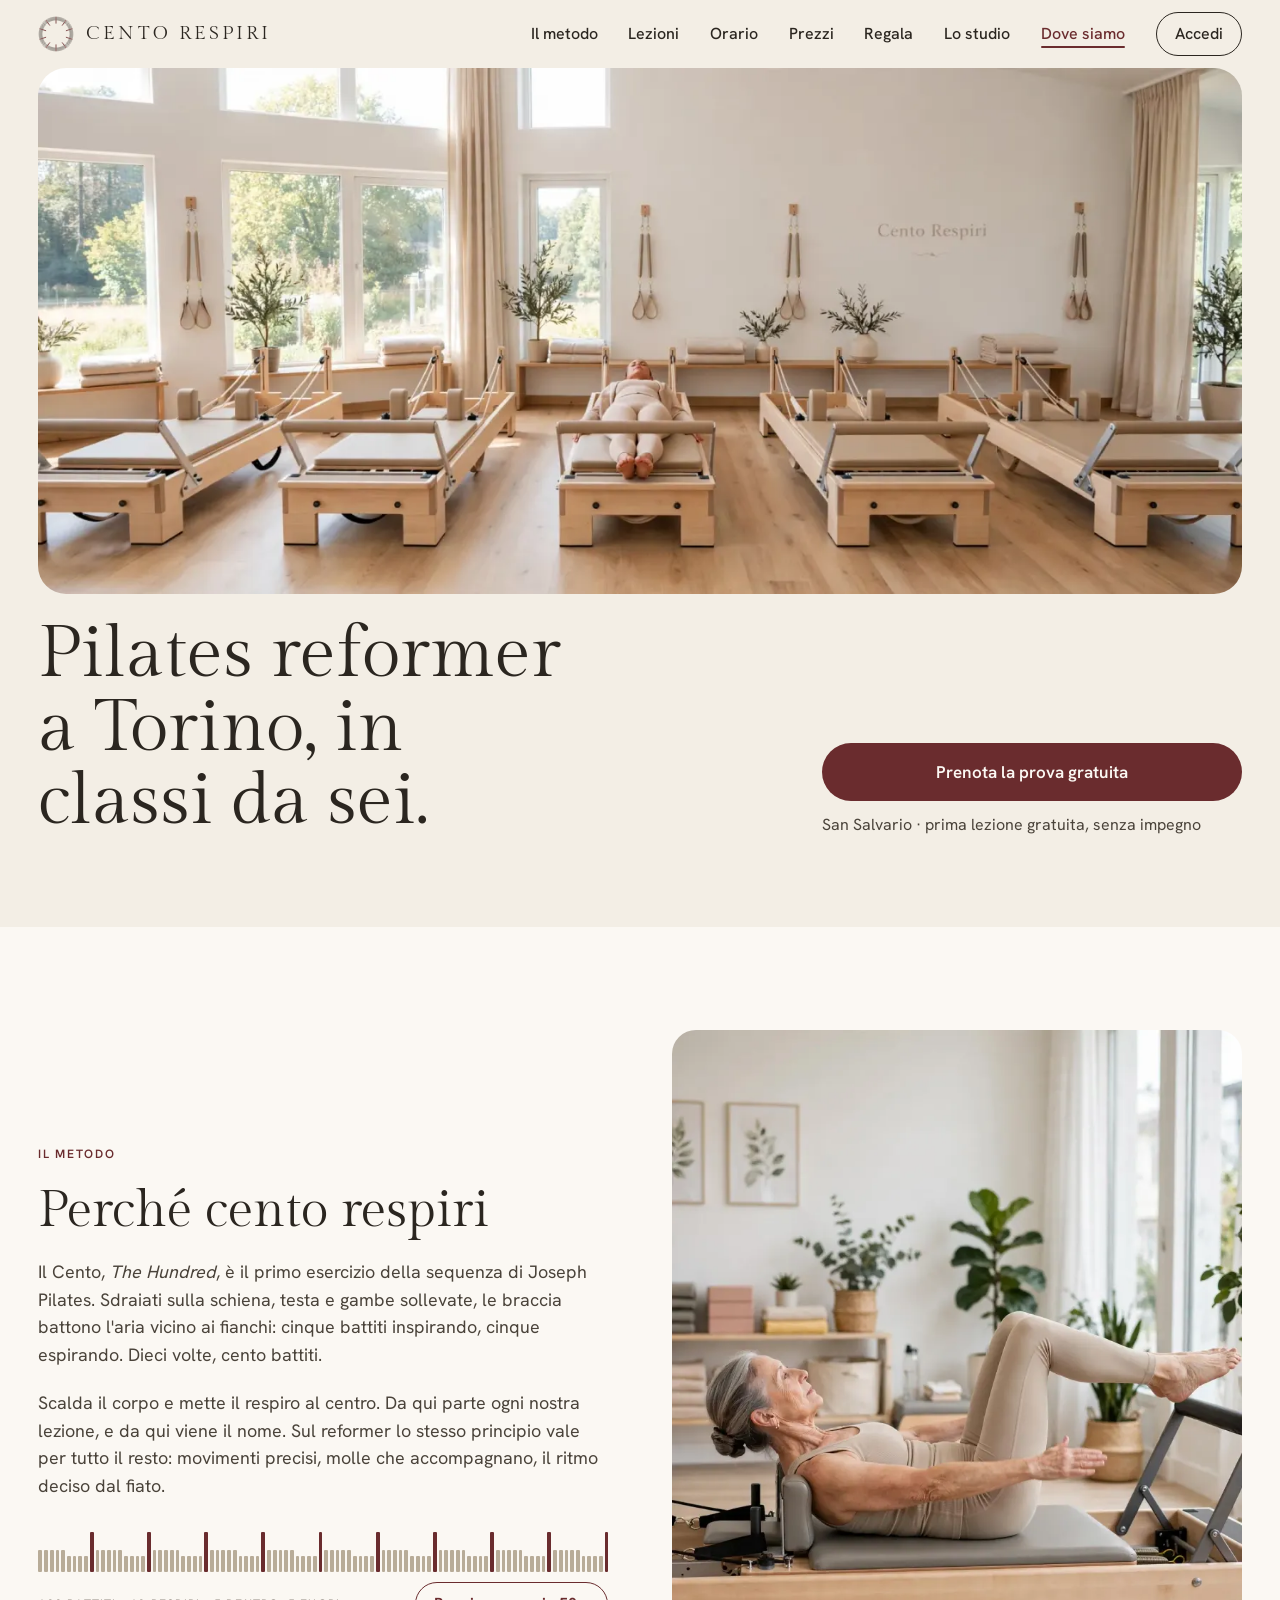
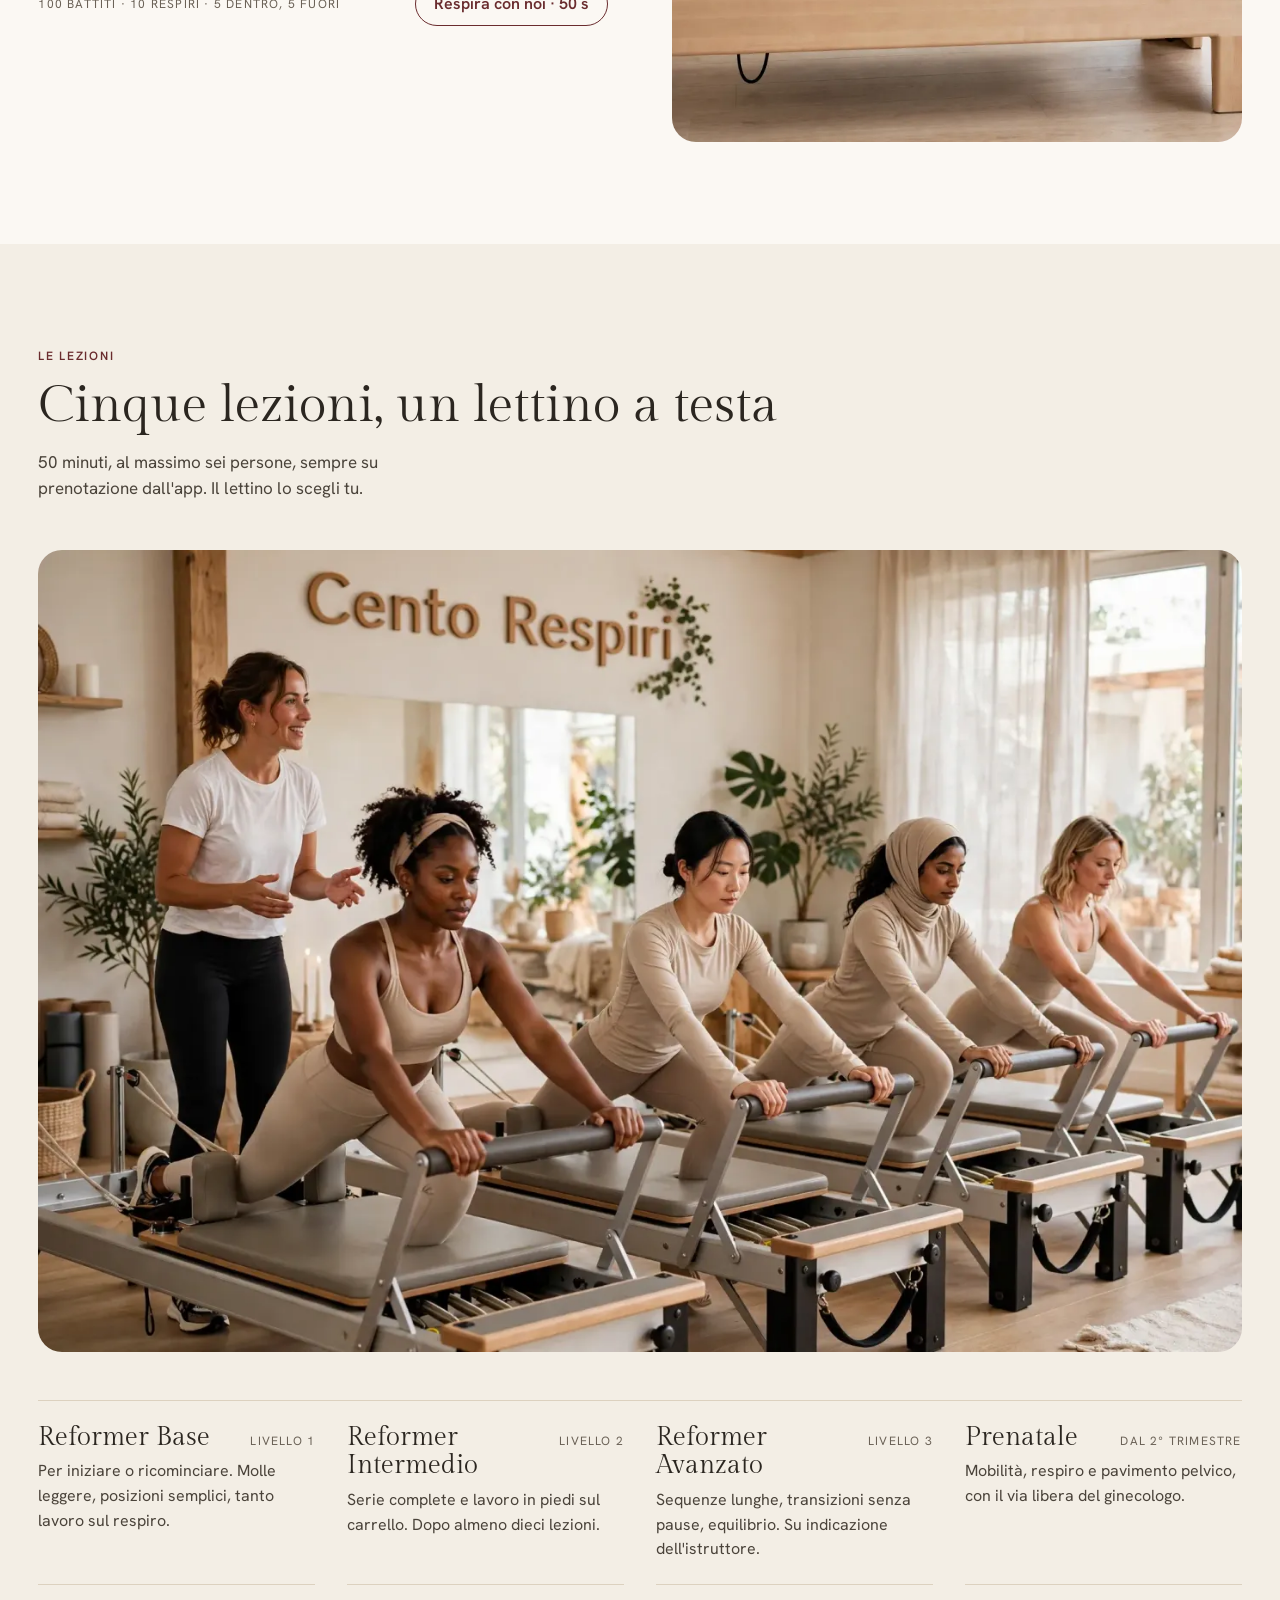
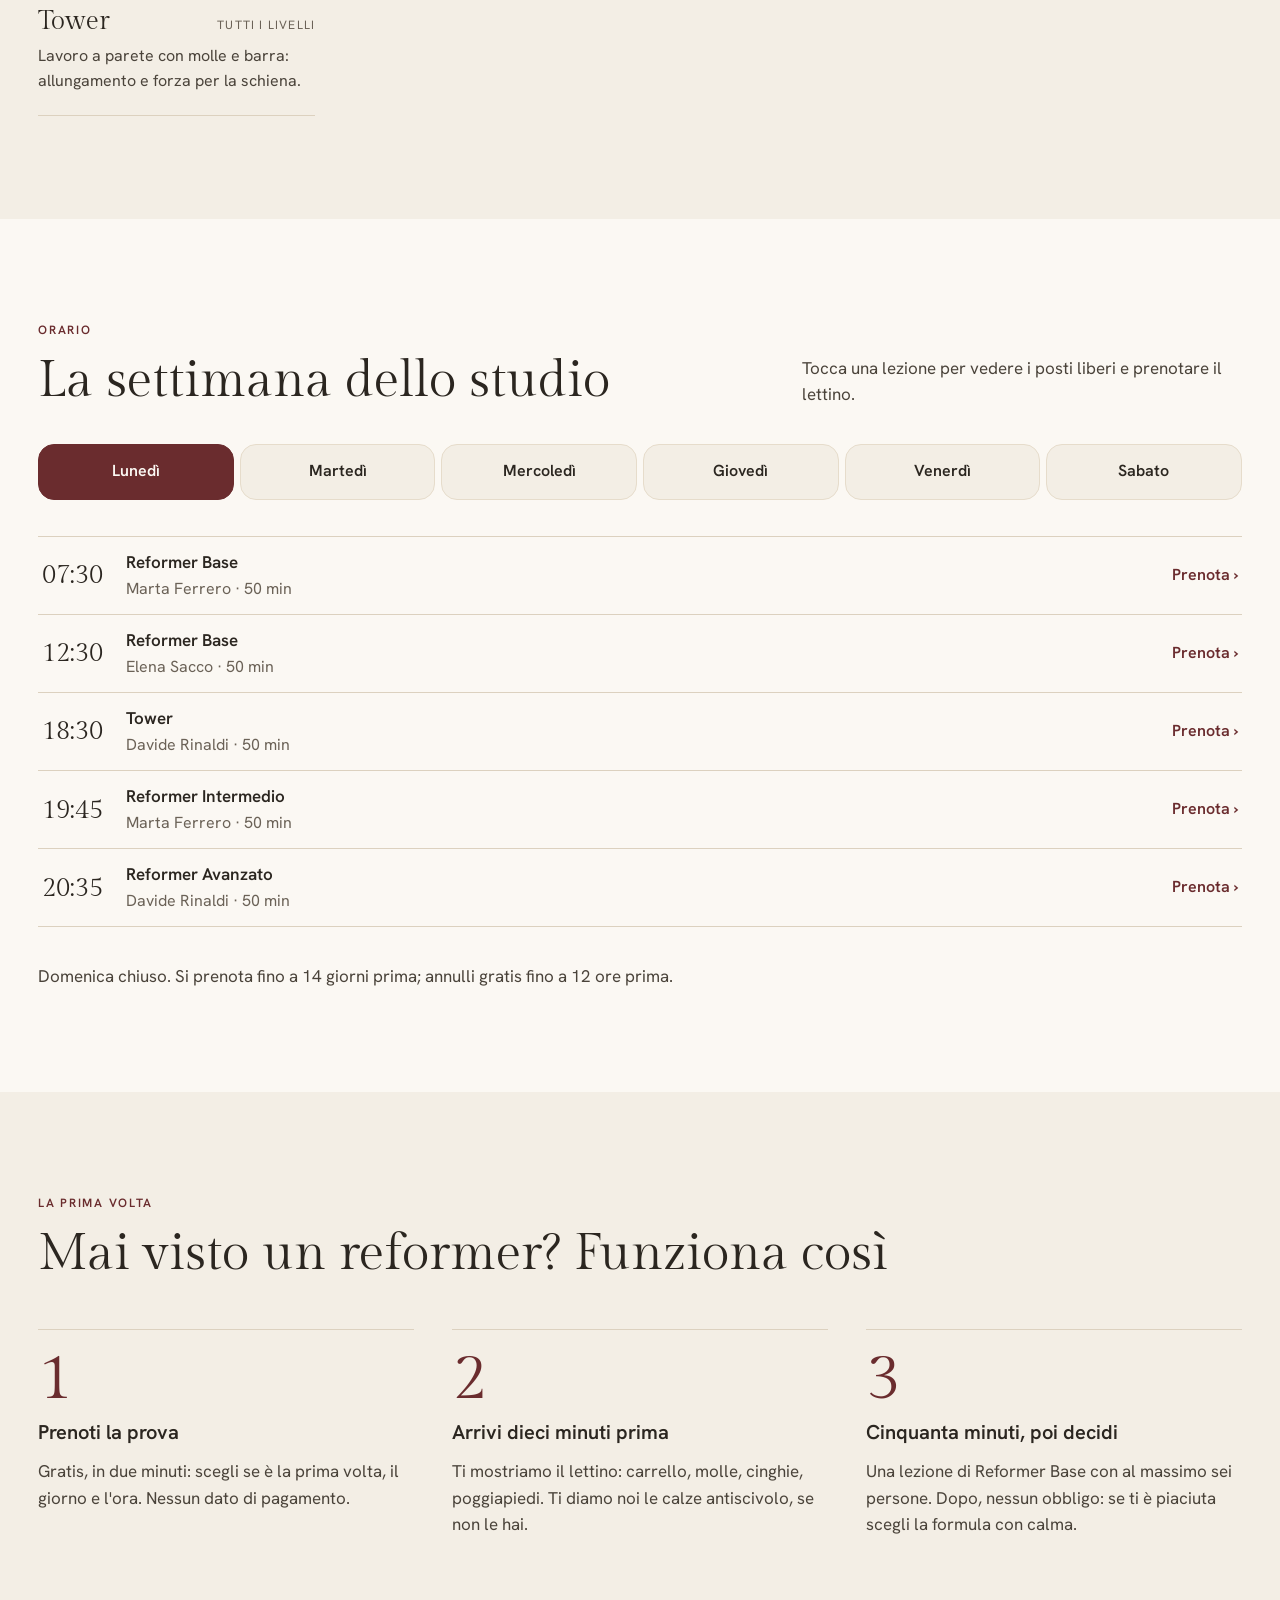
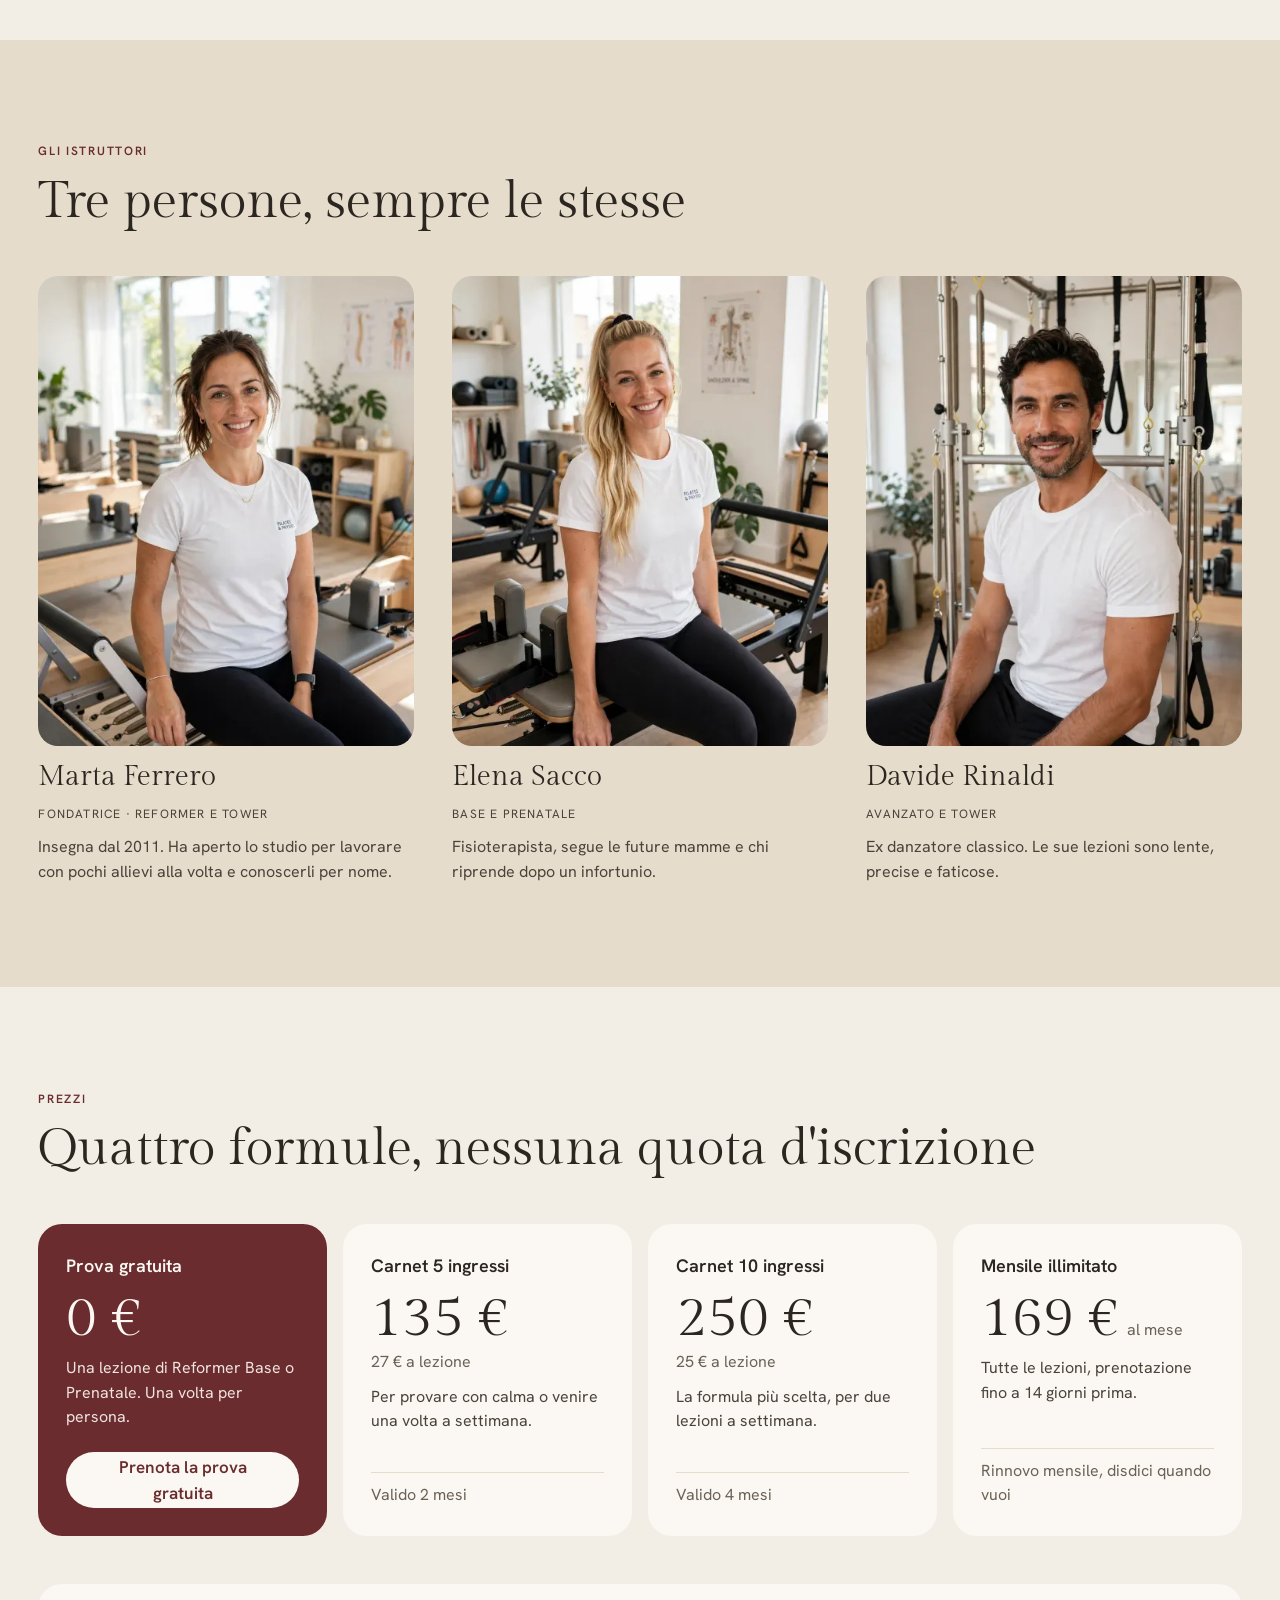
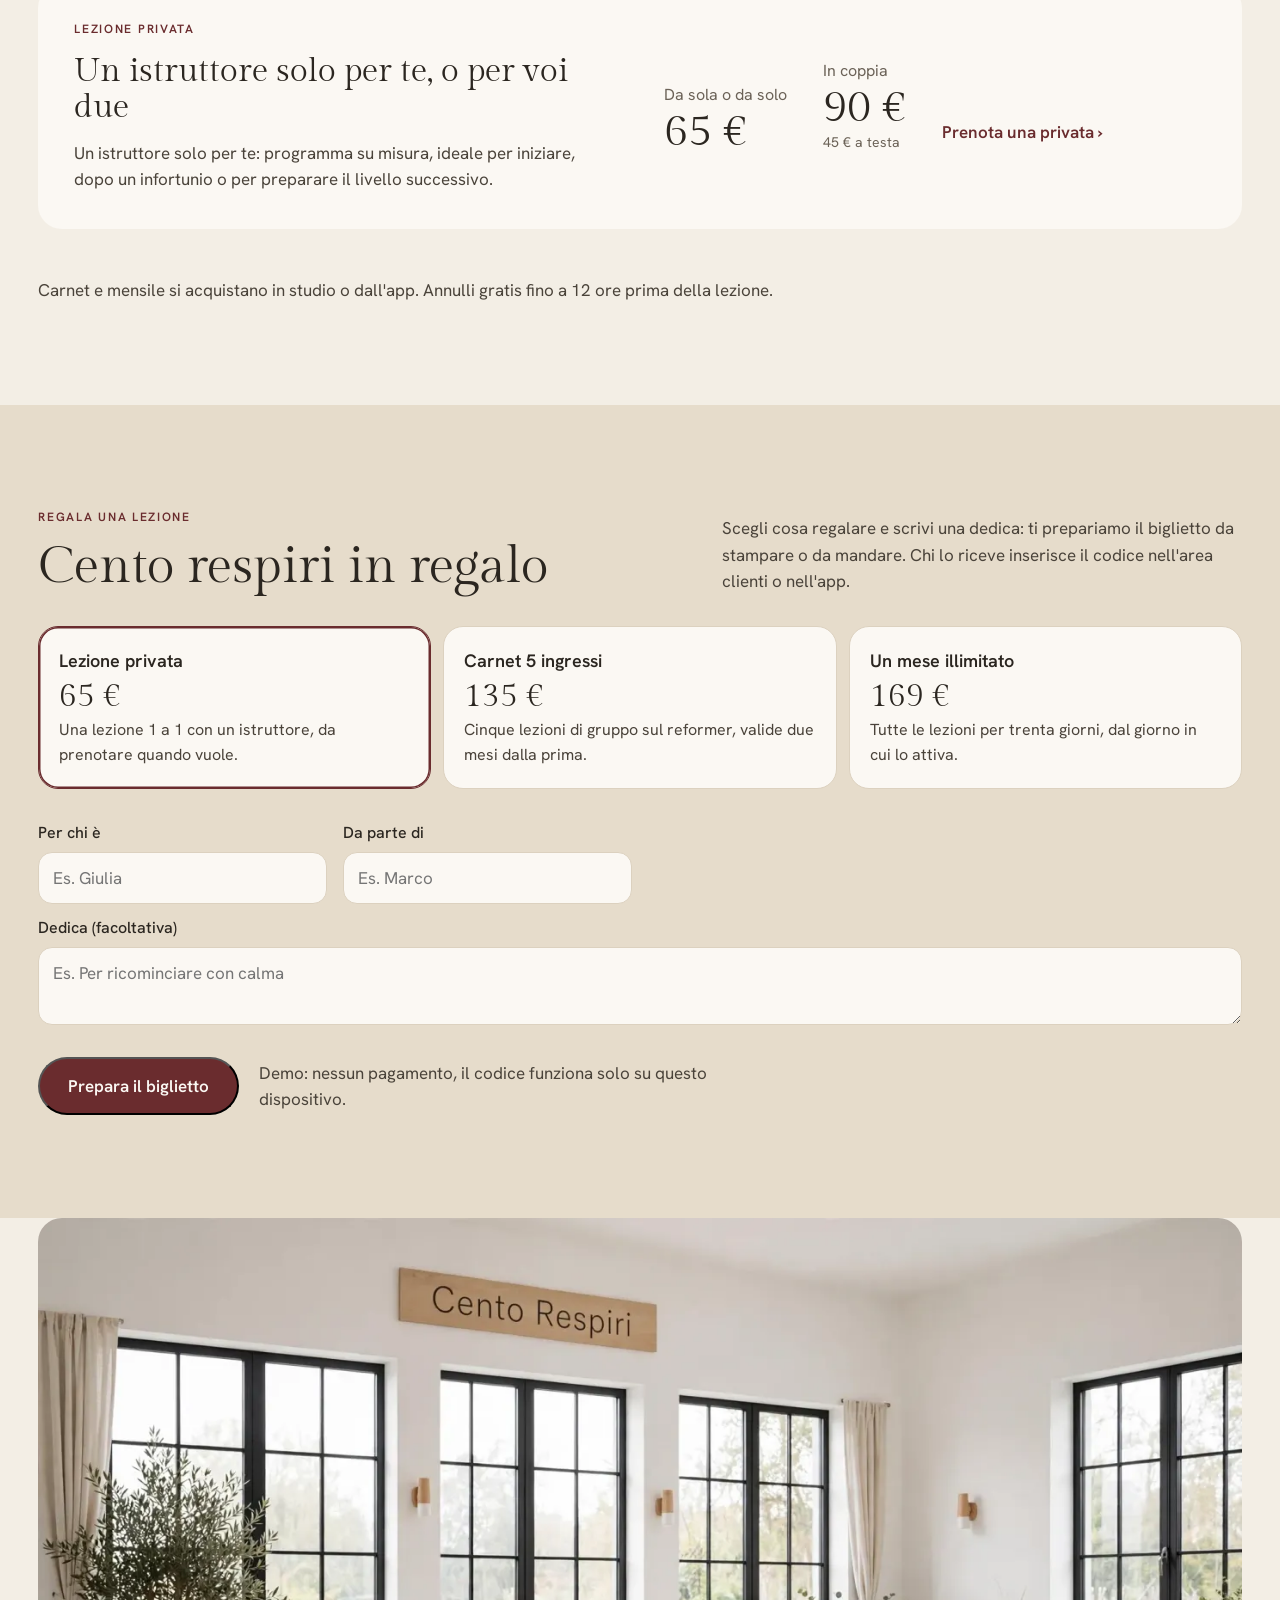
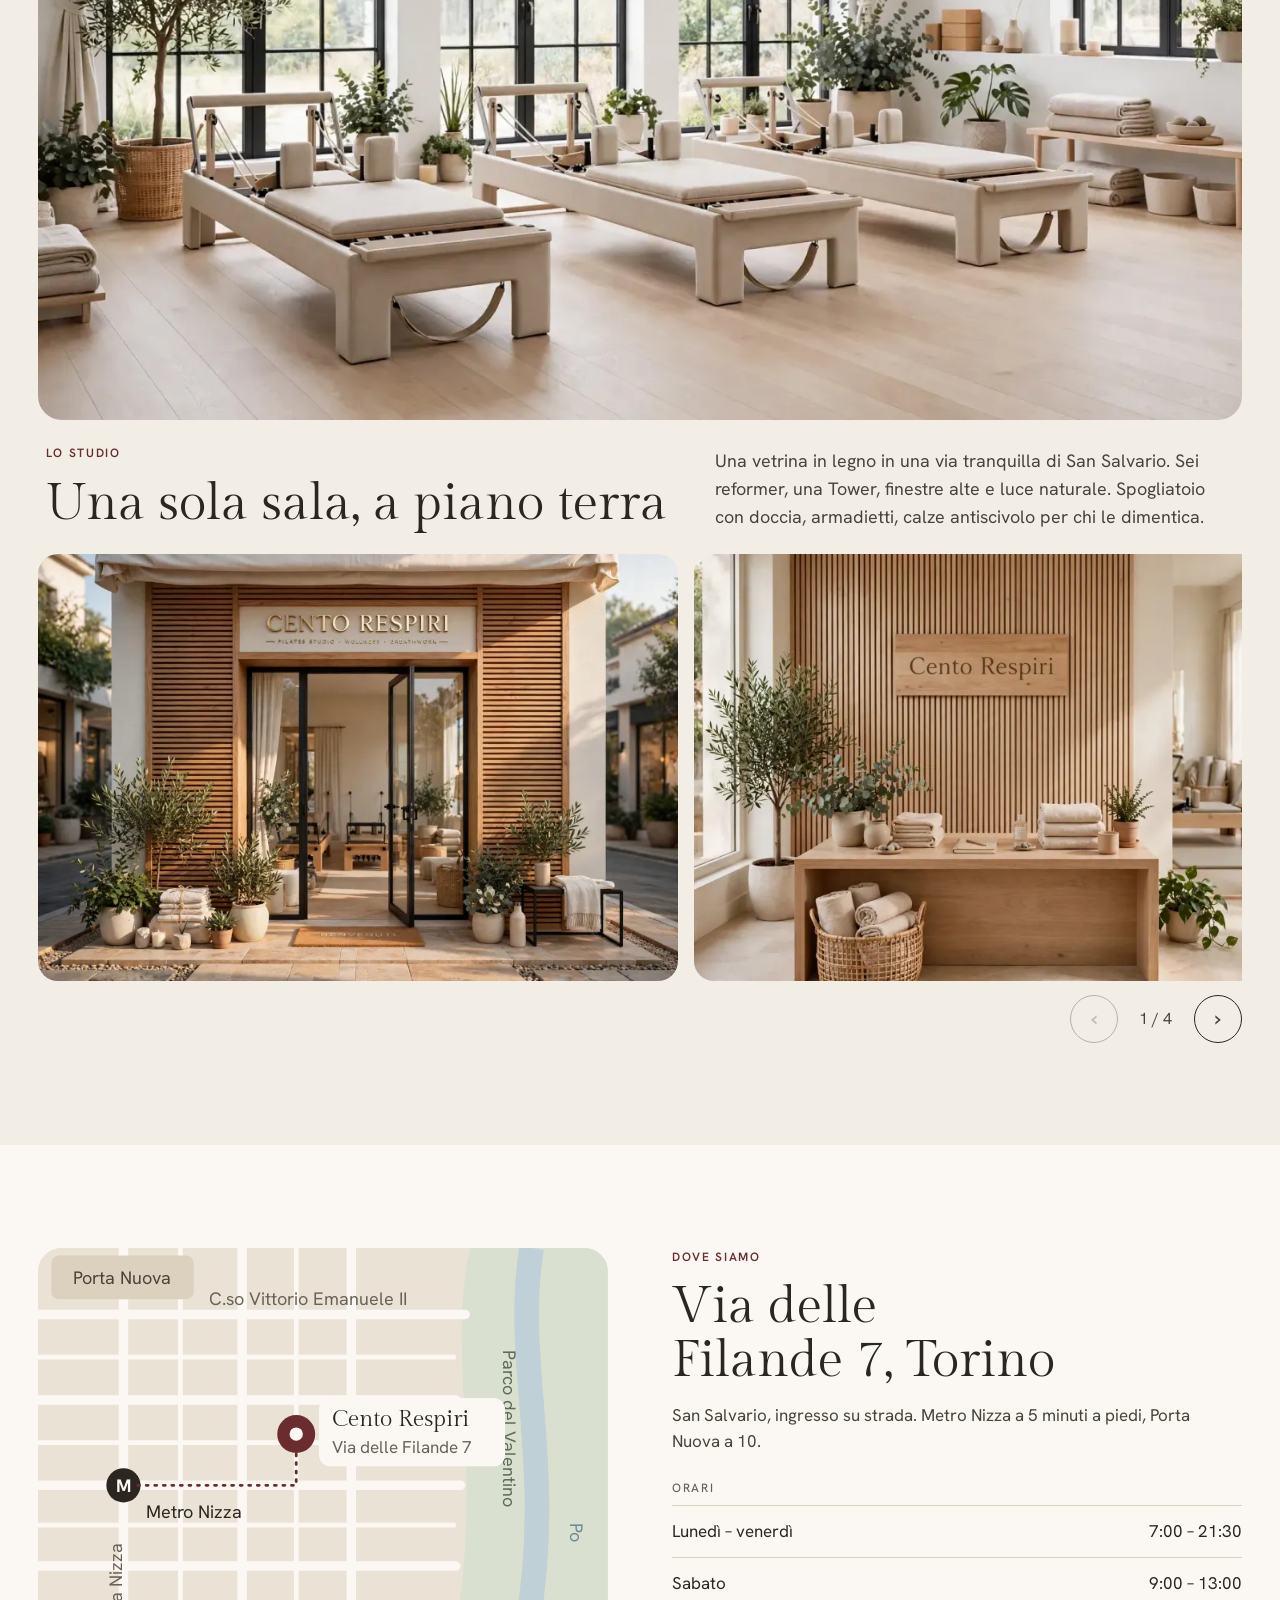
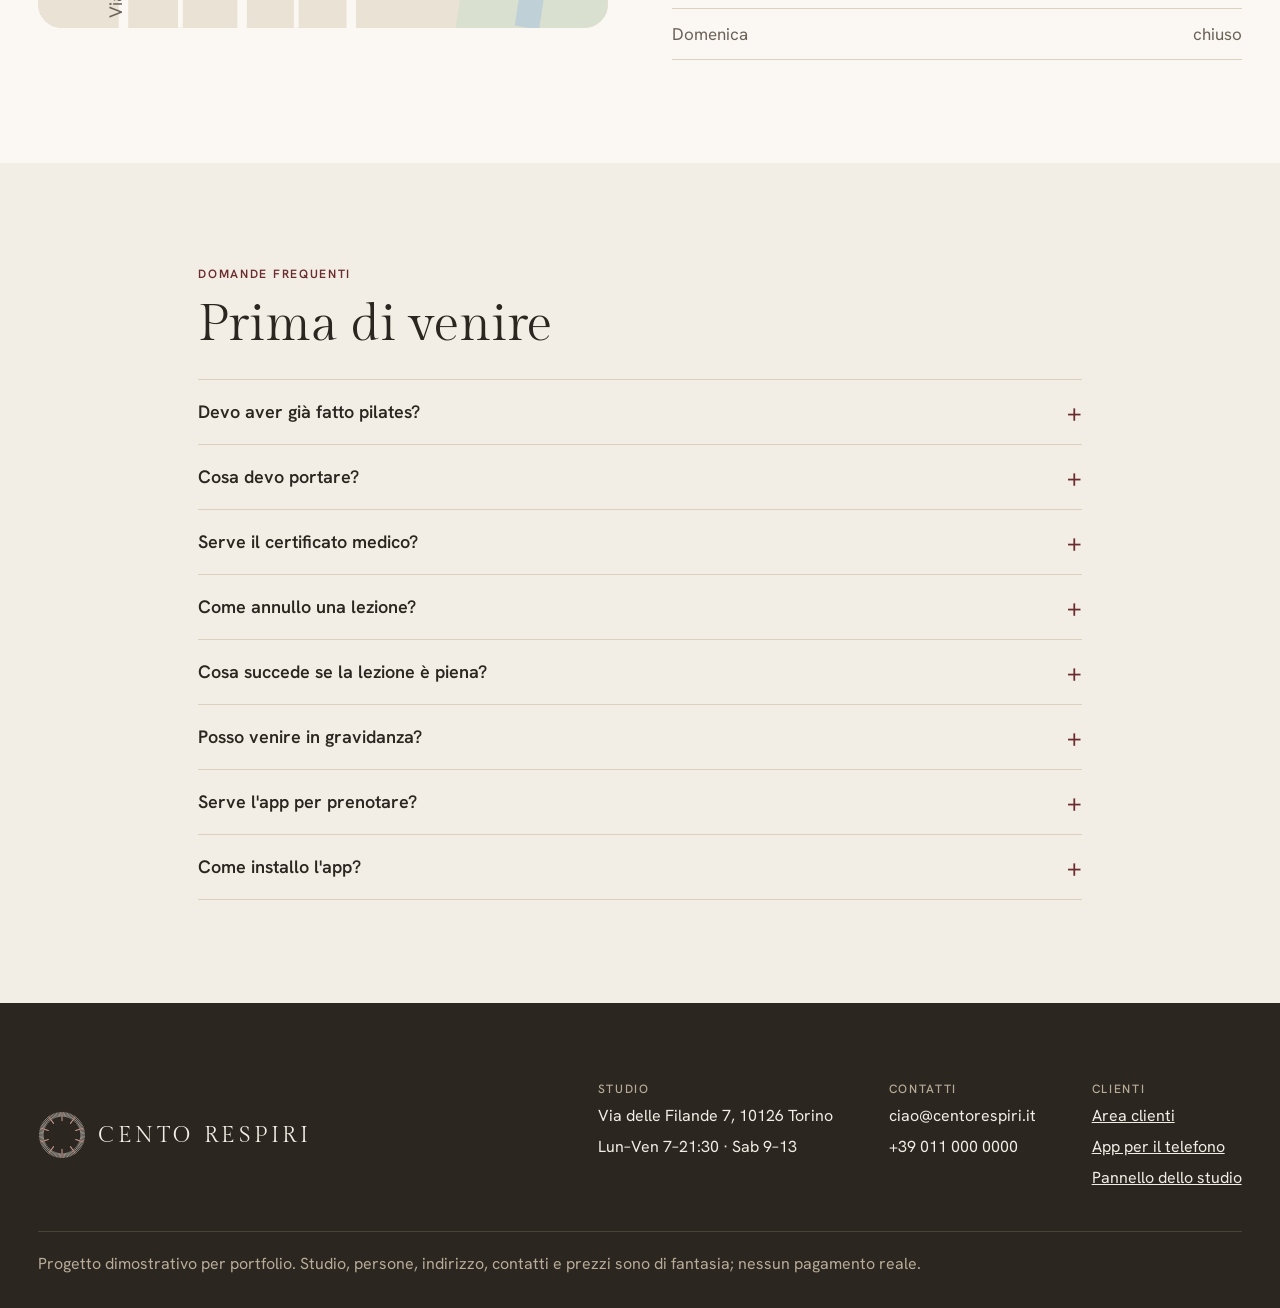
==== index.html @ b0923958 "Cento Respiri: sito, area clienti, app e pannello dello studio Studio di pilates reformer fittizio a" ====
<!DOCTYPE html>
<html lang="it">
<head>
<meta charset="utf-8">
<meta name="viewport" content="width=device-width, initial-scale=1, viewport-fit=cover">
<meta name="robots" content="noindex, nofollow">
<title>Cento Respiri · Pilates reformer a Torino</title>
<meta name="description" content="Studio di pilates reformer a San Salvario, Torino: classi da sei, prima lezione gratuita, prenotazione dall'app. Progetto dimostrativo.">
<meta name="theme-color" content="#F3EEE5">
<link rel="icon" type="image/png" sizes="32x32" href="assets/icone/favicon-32.png">
<link rel="apple-touch-icon" href="assets/icone/icona-180.png">
<link rel="preload" href="assets/fonts/gilda-display-latin.woff2" as="font" type="font/woff2" crossorigin>
<link rel="preload" href="assets/fonts/hanken-grotesk-latin.woff2" as="font" type="font/woff2" crossorigin>
<link rel="stylesheet" href="assets/css/base.css?v=2">
<link rel="stylesheet" href="assets/css/sito.css?v=2">
<meta property="og:title" content="Cento Respiri · Pilates reformer a Torino">
<meta property="og:description" content="Classi da sei, un lettino a testa, prenotazione dall'app. Progetto dimostrativo.">
<meta property="og:type" content="website">
<meta property="og:image" content="assets/foto/1400/sito-apertura.webp">
</head>
<body>
<a class="sr" href="#contenuto">Vai al contenuto</a>
<header class="header">
  <div class="wrap">
    <a class="logo" href="#top" aria-label="Cento Respiri, torna su"><svg viewBox="0 0 100 100" aria-hidden="true" fill="none" stroke="#2B2620" stroke-width="1.1" stroke-linecap="round"><line x1="50" y1="20" x2="50" y2="3" stroke="#6A2C2E" stroke-width="2.2"/><line x1="52.45" y1="11.08" x2="52.95" y2="3.09"/><line x1="54.89" y1="11.31" x2="55.89" y2="3.37"/><line x1="57.31" y1="11.69" x2="58.81" y2="3.83"/><line x1="59.7" y1="12.23" x2="61.69" y2="4.48"/><line x1="62.05" y1="12.91" x2="64.52" y2="5.3"/><line x1="64.36" y1="13.74" x2="67.3" y2="6.3"/><line x1="66.61" y1="14.71" x2="70.01" y2="7.47"/><line x1="68.79" y1="15.82" x2="72.64" y2="8.81"/><line x1="70.9" y1="17.07" x2="75.18" y2="10.32"/><line x1="67.63" y1="25.73" x2="77.63" y2="11.98" stroke="#6A2C2E" stroke-width="2.2"/><line x1="74.86" y1="19.95" x2="79.96" y2="13.79"/><line x1="76.7" y1="21.57" x2="82.17" y2="15.74"/><line x1="78.43" y1="23.3" x2="84.26" y2="17.83"/><line x1="80.05" y1="25.14" x2="86.21" y2="20.04"/><line x1="81.55" y1="27.08" x2="88.02" y2="22.37"/><line x1="82.93" y1="29.1" x2="89.68" y2="24.82"/><line x1="84.18" y1="31.21" x2="91.19" y2="27.36"/><line x1="85.29" y1="33.39" x2="92.53" y2="29.99"/><line x1="86.26" y1="35.64" x2="93.7" y2="32.7"/><line x1="78.53" y1="40.73" x2="94.7" y2="35.48" stroke="#6A2C2E" stroke-width="2.2"/><line x1="87.77" y1="40.3" x2="95.52" y2="38.31"/><line x1="88.31" y1="42.69" x2="96.17" y2="41.19"/><line x1="88.69" y1="45.11" x2="96.63" y2="44.11"/><line x1="88.92" y1="47.55" x2="96.91" y2="47.05"/><line x1="89" y1="50" x2="97" y2="50"/><line x1="88.92" y1="52.45" x2="96.91" y2="52.95"/><line x1="88.69" y1="54.89" x2="96.63" y2="55.89"/><line x1="88.31" y1="57.31" x2="96.17" y2="58.81"/><line x1="87.77" y1="59.7" x2="95.52" y2="61.69"/><line x1="78.53" y1="59.27" x2="94.7" y2="64.52" stroke="#6A2C2E" stroke-width="2.2"/><line x1="86.26" y1="64.36" x2="93.7" y2="67.3"/><line x1="85.29" y1="66.61" x2="92.53" y2="70.01"/><line x1="84.18" y1="68.79" x2="91.19" y2="72.64"/><line x1="82.93" y1="70.9" x2="89.68" y2="75.18"/><line x1="81.55" y1="72.92" x2="88.02" y2="77.63"/><line x1="80.05" y1="74.86" x2="86.21" y2="79.96"/><line x1="78.43" y1="76.7" x2="84.26" y2="82.17"/><line x1="76.7" y1="78.43" x2="82.17" y2="84.26"/><line x1="74.86" y1="80.05" x2="79.96" y2="86.21"/><line x1="67.63" y1="74.27" x2="77.63" y2="88.02" stroke="#6A2C2E" stroke-width="2.2"/><line x1="70.9" y1="82.93" x2="75.18" y2="89.68"/><line x1="68.79" y1="84.18" x2="72.64" y2="91.19"/><line x1="66.61" y1="85.29" x2="70.01" y2="92.53"/><line x1="64.36" y1="86.26" x2="67.3" y2="93.7"/><line x1="62.05" y1="87.09" x2="64.52" y2="94.7"/><line x1="59.7" y1="87.77" x2="61.69" y2="95.52"/><line x1="57.31" y1="88.31" x2="58.81" y2="96.17"/><line x1="54.89" y1="88.69" x2="55.89" y2="96.63"/><line x1="52.45" y1="88.92" x2="52.95" y2="96.91"/><line x1="50" y1="80" x2="50" y2="97" stroke="#6A2C2E" stroke-width="2.2"/><line x1="47.55" y1="88.92" x2="47.05" y2="96.91"/><line x1="45.11" y1="88.69" x2="44.11" y2="96.63"/><line x1="42.69" y1="88.31" x2="41.19" y2="96.17"/><line x1="40.3" y1="87.77" x2="38.31" y2="95.52"/><line x1="37.95" y1="87.09" x2="35.48" y2="94.7"/><line x1="35.64" y1="86.26" x2="32.7" y2="93.7"/><line x1="33.39" y1="85.29" x2="29.99" y2="92.53"/><line x1="31.21" y1="84.18" x2="27.36" y2="91.19"/><line x1="29.1" y1="82.93" x2="24.82" y2="89.68"/><line x1="32.37" y1="74.27" x2="22.37" y2="88.02" stroke="#6A2C2E" stroke-width="2.2"/><line x1="25.14" y1="80.05" x2="20.04" y2="86.21"/><line x1="23.3" y1="78.43" x2="17.83" y2="84.26"/><line x1="21.57" y1="76.7" x2="15.74" y2="82.17"/><line x1="19.95" y1="74.86" x2="13.79" y2="79.96"/><line x1="18.45" y1="72.92" x2="11.98" y2="77.63"/><line x1="17.07" y1="70.9" x2="10.32" y2="75.18"/><line x1="15.82" y1="68.79" x2="8.81" y2="72.64"/><line x1="14.71" y1="66.61" x2="7.47" y2="70.01"/><line x1="13.74" y1="64.36" x2="6.3" y2="67.3"/><line x1="21.47" y1="59.27" x2="5.3" y2="64.52" stroke="#6A2C2E" stroke-width="2.2"/><line x1="12.23" y1="59.7" x2="4.48" y2="61.69"/><line x1="11.69" y1="57.31" x2="3.83" y2="58.81"/><line x1="11.31" y1="54.89" x2="3.37" y2="55.89"/><line x1="11.08" y1="52.45" x2="3.09" y2="52.95"/><line x1="11" y1="50" x2="3" y2="50"/><line x1="11.08" y1="47.55" x2="3.09" y2="47.05"/><line x1="11.31" y1="45.11" x2="3.37" y2="44.11"/><line x1="11.69" y1="42.69" x2="3.83" y2="41.19"/><line x1="12.23" y1="40.3" x2="4.48" y2="38.31"/><line x1="21.47" y1="40.73" x2="5.3" y2="35.48" stroke="#6A2C2E" stroke-width="2.2"/><line x1="13.74" y1="35.64" x2="6.3" y2="32.7"/><line x1="14.71" y1="33.39" x2="7.47" y2="29.99"/><line x1="15.82" y1="31.21" x2="8.81" y2="27.36"/><line x1="17.07" y1="29.1" x2="10.32" y2="24.82"/><line x1="18.45" y1="27.08" x2="11.98" y2="22.37"/><line x1="19.95" y1="25.14" x2="13.79" y2="20.04"/><line x1="21.57" y1="23.3" x2="15.74" y2="17.83"/><line x1="23.3" y1="21.57" x2="17.83" y2="15.74"/><line x1="25.14" y1="19.95" x2="20.04" y2="13.79"/><line x1="32.37" y1="25.73" x2="22.37" y2="11.98" stroke="#6A2C2E" stroke-width="2.2"/><line x1="29.1" y1="17.07" x2="24.82" y2="10.32"/><line x1="31.21" y1="15.82" x2="27.36" y2="8.81"/><line x1="33.39" y1="14.71" x2="29.99" y2="7.47"/><line x1="35.64" y1="13.74" x2="32.7" y2="6.3"/><line x1="37.95" y1="12.91" x2="35.48" y2="5.3"/><line x1="40.3" y1="12.23" x2="38.31" y2="4.48"/><line x1="42.69" y1="11.69" x2="41.19" y2="3.83"/><line x1="45.11" y1="11.31" x2="44.11" y2="3.37"/><line x1="47.55" y1="11.08" x2="47.05" y2="3.09"/></svg><b>CENTO RESPIRI</b></a>
    <nav aria-label="Principale">
      <a class="solo-pc" href="#metodo">Il metodo</a>
      <a class="solo-pc" href="#lezioni">Lezioni</a>
      <a class="solo-pc" href="#orario">Orario</a>
      <a class="solo-pc" href="#prezzi">Prezzi</a>
      <a class="solo-pc" href="#regala">Regala</a>
      <a class="solo-pc" href="#studio">Lo studio</a>
      <a class="solo-pc" href="#dove">Dove siamo</a>
      <a class="accedi" href="area/">Accedi</a>
      <button class="menu-btn" type="button" aria-expanded="false" aria-controls="menu-tel">Menu</button>
    </nav>
  </div>
  <div class="menu-tel" id="menu-tel" hidden>
    <nav aria-label="Sezioni">
      <a href="#metodo">Il metodo</a>
      <a href="#lezioni">Lezioni</a>
      <a href="#orario">Orario</a>
      <a href="#prezzi">Prezzi</a>
      <a href="#regala">Regala</a>
      <a href="#studio">Lo studio</a>
      <a href="#dove">Dove siamo</a>
      <a href="#faq">Domande</a>
    </nav>
    <div class="menu-tel__giu">
      <a class="btn" href="area/#prova">Prenota la prova gratuita</a>
      <a class="btn btn--bordo" href="area/">Accedi all'area clienti</a>
      <div class="menu-tel__link"><a href="app/">App per il telefono</a></div>
    </div>
  </div>
</header>
<main id="contenuto">
<section class="apertura wrap" id="top">
  <div class="apertura__foto"><img class="foto" src="assets/foto/800/sito-apertura.webp" srcset="assets/foto/480/sito-apertura.webp 480w, assets/foto/800/sito-apertura.webp 800w, assets/foto/1400/sito-apertura.webp 1400w, assets/foto/sito-apertura.webp 1920w" sizes="(max-width:1376px) 100vw, 1344px" alt="La sala di Cento Respiri con i reformer in legno" fetchpriority="high" decoding="async"></div>
  <div class="apertura__sotto">
    <h1>Pilates reformer a Torino, in classi da sei.</h1>
    <div class="apertura__cta">
      <a class="btn" href="area/#prova">Prenota la prova gratuita</a>
      <div>San Salvario · prima lezione gratuita, senza impegno</div>
    </div>
  </div>
</section>

<section class="fondo-carta" id="metodo">
  <div class="wrap sez metodo">
    <div class="metodo__testo">
      <div class="eti">Il metodo</div>
      <h2 class="h2">Perché cento respiri</h2>
      <p class="p-grande">Il Cento, <i>The Hundred</i>, è il primo esercizio della sequenza di Joseph Pilates. Sdraiati sulla schiena, testa e gambe sollevate, le braccia battono l'aria vicino ai fianchi: cinque battiti inspirando, cinque espirando. Dieci volte, cento battiti.</p>
      <p class="p-grande">Scalda il corpo e mette il respiro al centro. Da qui parte ogni nostra lezione, e da qui viene il nome. Sul reformer lo stesso principio vale per tutto il resto: movimenti precisi, molle che accompagnano, il ritmo deciso dal fiato.</p>
      <div class="battiti" data-battiti>
        <div class="battiti__barre" aria-hidden="true"><span></span><span></span><span></span><span></span><span></span><span class="f"></span><span class="f"></span><span class="f"></span><span class="f"></span><span class="r"></span><span></span><span></span><span></span><span></span><span></span><span class="f"></span><span class="f"></span><span class="f"></span><span class="f"></span><span class="r"></span><span></span><span></span><span></span><span></span><span></span><span class="f"></span><span class="f"></span><span class="f"></span><span class="f"></span><span class="r"></span><span></span><span></span><span></span><span></span><span></span><span class="f"></span><span class="f"></span><span class="f"></span><span class="f"></span><span class="r"></span><span></span><span></span><span></span><span></span><span></span><span class="f"></span><span class="f"></span><span class="f"></span><span class="f"></span><span class="r"></span><span></span><span></span><span></span><span></span><span></span><span class="f"></span><span class="f"></span><span class="f"></span><span class="f"></span><span class="r"></span><span></span><span></span><span></span><span></span><span></span><span class="f"></span><span class="f"></span><span class="f"></span><span class="f"></span><span class="r"></span><span></span><span></span><span></span><span></span><span></span><span class="f"></span><span class="f"></span><span class="f"></span><span class="f"></span><span class="r"></span><span></span><span></span><span></span><span></span><span></span><span class="f"></span><span class="f"></span><span class="f"></span><span class="f"></span><span class="r"></span><span></span><span></span><span></span><span></span><span></span><span class="f"></span><span class="f"></span><span class="f"></span><span class="f"></span><span class="r"></span></div>
        <div class="battiti__riga">
          <div class="battiti__dida" aria-live="polite">100 battiti · 10 respiri · 5 dentro, 5 fuori</div>
          <button class="battiti__btn" type="button">Respira con noi · 50 s</button>
        </div>
      </div>
    </div>
    <div class="r45"><img class="foto" src="assets/foto/800/sito-metodo.webp" srcset="assets/foto/480/sito-metodo.webp 480w, assets/foto/800/sito-metodo.webp 800w, assets/foto/1400/sito-metodo.webp 1400w, assets/foto/sito-metodo.webp 1920w" sizes="(max-width:1000px) 100vw, 640px" alt="Una signora esegue il Cento sul reformer" loading="lazy" decoding="async"></div>
  </div>
</section>

<section class="wrap sez lezioni" id="lezioni">
  <div class="testa-riga">
    <div class="testa"><div class="eti">Le lezioni</div><h2 class="h2">Cinque lezioni, un lettino a testa</h2></div>
    <p class="p2">50 minuti, al massimo sei persone, sempre su prenotazione dall'app. Il lettino lo scegli tu.</p>
  </div>
  <div class="lezioni__foto"><img class="foto" src="assets/foto/800/sito-lezioni.webp" srcset="assets/foto/480/sito-lezioni.webp 480w, assets/foto/800/sito-lezioni.webp 800w, assets/foto/1400/sito-lezioni.webp 1400w, assets/foto/sito-lezioni.webp 1920w" sizes="(max-width:1376px) 100vw, 1344px" alt="Una lezione di gruppo sui reformer con l'istruttrice" loading="lazy" decoding="async"></div>
  <ul class="lezioni__elenco">
    <li><div class="riga"><h3>Reformer Base</h3><span class="liv">Livello 1</span></div><p>Per iniziare o ricominciare. Molle leggere, posizioni semplici, tanto lavoro sul respiro.</p></li>
    <li><div class="riga"><h3>Reformer Intermedio</h3><span class="liv">Livello 2</span></div><p>Serie complete e lavoro in piedi sul carrello. Dopo almeno dieci lezioni.</p></li>
    <li><div class="riga"><h3>Reformer Avanzato</h3><span class="liv">Livello 3</span></div><p>Sequenze lunghe, transizioni senza pause, equilibrio. Su indicazione dell'istruttore.</p></li>
    <li><div class="riga"><h3>Prenatale</h3><span class="liv">Dal 2° trimestre</span></div><p>Mobilità, respiro e pavimento pelvico, con il via libera del ginecologo.</p></li>
    <li><div class="riga"><h3>Tower</h3><span class="liv">Tutti i livelli</span></div><p>Lavoro a parete con molle e barra: allungamento e forza per la schiena.</p></li>
  </ul>
</section>

<section class="fondo-carta" id="orario">
  <div class="wrap sez orario" data-orario>
    <div class="testa-riga">
      <div class="testa"><div class="eti">Orario</div><h2 class="h2">La settimana dello studio</h2></div>
      <p class="p2">Tocca una lezione per vedere i posti liberi e prenotare il lettino.</p>
    </div>
    <div class="orario__giorni" role="tablist" aria-label="Giorni della settimana">
      <button type="button" role="tab" id="og-1" aria-controls="op-1" aria-selected="true" data-g="1"><span class="solo-tel">Lun</span><span class="solo-largo">Lunedì</span></button>
      <button type="button" role="tab" id="og-2" aria-controls="op-2" aria-selected="false" data-g="2"><span class="solo-tel">Mar</span><span class="solo-largo">Martedì</span></button>
      <button type="button" role="tab" id="og-3" aria-controls="op-3" aria-selected="false" data-g="3"><span class="solo-tel">Mer</span><span class="solo-largo">Mercoledì</span></button>
      <button type="button" role="tab" id="og-4" aria-controls="op-4" aria-selected="false" data-g="4"><span class="solo-tel">Gio</span><span class="solo-largo">Giovedì</span></button>
      <button type="button" role="tab" id="og-5" aria-controls="op-5" aria-selected="false" data-g="5"><span class="solo-tel">Ven</span><span class="solo-largo">Venerdì</span></button>
      <button type="button" role="tab" id="og-6" aria-controls="op-6" aria-selected="false" data-g="6"><span class="solo-tel">Sab</span><span class="solo-largo">Sabato</span></button>
    </div>
    <div class="orario__lista" role="tabpanel" id="op-1" aria-labelledby="og-1">
      <a class="orario__riga" href="area/#orario" data-g="1" data-ora="07:30"><b>07:30</b><span class="cosa"><strong>Reformer Base</strong><span>Marta Ferrero · 50 min</span></span><span class="vai">Prenota ›</span></a>
      <a class="orario__riga" href="area/#orario" data-g="1" data-ora="12:30"><b>12:30</b><span class="cosa"><strong>Reformer Base</strong><span>Elena Sacco · 50 min</span></span><span class="vai">Prenota ›</span></a>
      <a class="orario__riga" href="area/#orario" data-g="1" data-ora="18:30"><b>18:30</b><span class="cosa"><strong>Tower</strong><span>Davide Rinaldi · 50 min</span></span><span class="vai">Prenota ›</span></a>
      <a class="orario__riga" href="area/#orario" data-g="1" data-ora="19:45"><b>19:45</b><span class="cosa"><strong>Reformer Intermedio</strong><span>Marta Ferrero · 50 min</span></span><span class="vai">Prenota ›</span></a>
      <a class="orario__riga" href="area/#orario" data-g="1" data-ora="20:35"><b>20:35</b><span class="cosa"><strong>Reformer Avanzato</strong><span>Davide Rinaldi · 50 min</span></span><span class="vai">Prenota ›</span></a>
    </div>
    <div class="orario__lista" role="tabpanel" id="op-2" aria-labelledby="og-2" hidden>
      <a class="orario__riga" href="area/#orario" data-g="2" data-ora="07:30"><b>07:30</b><span class="cosa"><strong>Reformer Base</strong><span>Elena Sacco · 50 min</span></span><span class="vai">Prenota ›</span></a>
      <a class="orario__riga" href="area/#orario" data-g="2" data-ora="09:00"><b>09:00</b><span class="cosa"><strong>Prenatale</strong><span>Elena Sacco · 50 min</span></span><span class="vai">Prenota ›</span></a>
      <a class="orario__riga" href="area/#orario" data-g="2" data-ora="12:30"><b>12:30</b><span class="cosa"><strong>Reformer Intermedio</strong><span>Marta Ferrero · 50 min</span></span><span class="vai">Prenota ›</span></a>
      <a class="orario__riga" href="area/#orario" data-g="2" data-ora="18:30"><b>18:30</b><span class="cosa"><strong>Reformer Base</strong><span>Marta Ferrero · 50 min</span></span><span class="vai">Prenota ›</span></a>
      <a class="orario__riga" href="area/#orario" data-g="2" data-ora="19:45"><b>19:45</b><span class="cosa"><strong>Reformer Intermedio</strong><span>Marta Ferrero · 50 min</span></span><span class="vai">Prenota ›</span></a>
      <a class="orario__riga" href="area/#orario" data-g="2" data-ora="20:35"><b>20:35</b><span class="cosa"><strong>Reformer Avanzato</strong><span>Davide Rinaldi · 50 min</span></span><span class="vai">Prenota ›</span></a>
    </div>
    <div class="orario__lista" role="tabpanel" id="op-3" aria-labelledby="og-3" hidden>
      <a class="orario__riga" href="area/#orario" data-g="3" data-ora="07:30"><b>07:30</b><span class="cosa"><strong>Reformer Intermedio</strong><span>Marta Ferrero · 50 min</span></span><span class="vai">Prenota ›</span></a>
      <a class="orario__riga" href="area/#orario" data-g="3" data-ora="12:30"><b>12:30</b><span class="cosa"><strong>Reformer Base</strong><span>Elena Sacco · 50 min</span></span><span class="vai">Prenota ›</span></a>
      <a class="orario__riga" href="area/#orario" data-g="3" data-ora="18:30"><b>18:30</b><span class="cosa"><strong>Tower</strong><span>Davide Rinaldi · 50 min</span></span><span class="vai">Prenota ›</span></a>
      <a class="orario__riga" href="area/#orario" data-g="3" data-ora="19:45"><b>19:45</b><span class="cosa"><strong>Reformer Base</strong><span>Elena Sacco · 50 min</span></span><span class="vai">Prenota ›</span></a>
      <a class="orario__riga" href="area/#orario" data-g="3" data-ora="20:35"><b>20:35</b><span class="cosa"><strong>Reformer Intermedio</strong><span>Davide Rinaldi · 50 min</span></span><span class="vai">Prenota ›</span></a>
    </div>
    <div class="orario__lista" role="tabpanel" id="op-4" aria-labelledby="og-4" hidden>
      <a class="orario__riga" href="area/#orario" data-g="4" data-ora="07:30"><b>07:30</b><span class="cosa"><strong>Reformer Base</strong><span>Marta Ferrero · 50 min</span></span><span class="vai">Prenota ›</span></a>
      <a class="orario__riga" href="area/#orario" data-g="4" data-ora="09:00"><b>09:00</b><span class="cosa"><strong>Prenatale</strong><span>Elena Sacco · 50 min</span></span><span class="vai">Prenota ›</span></a>
      <a class="orario__riga" href="area/#orario" data-g="4" data-ora="12:30"><b>12:30</b><span class="cosa"><strong>Reformer Base</strong><span>Elena Sacco · 50 min</span></span><span class="vai">Prenota ›</span></a>
      <a class="orario__riga" href="area/#orario" data-g="4" data-ora="18:30"><b>18:30</b><span class="cosa"><strong>Tower</strong><span>Davide Rinaldi · 50 min</span></span><span class="vai">Prenota ›</span></a>
      <a class="orario__riga" href="area/#orario" data-g="4" data-ora="19:45"><b>19:45</b><span class="cosa"><strong>Reformer Intermedio</strong><span>Marta Ferrero · 50 min</span></span><span class="vai">Prenota ›</span></a>
      <a class="orario__riga" href="area/#orario" data-g="4" data-ora="20:35"><b>20:35</b><span class="cosa"><strong>Reformer Avanzato</strong><span>Davide Rinaldi · 50 min</span></span><span class="vai">Prenota ›</span></a>
    </div>
    <div class="orario__lista" role="tabpanel" id="op-5" aria-labelledby="og-5" hidden>
      <a class="orario__riga" href="area/#orario" data-g="5" data-ora="07:30"><b>07:30</b><span class="cosa"><strong>Reformer Base</strong><span>Elena Sacco · 50 min</span></span><span class="vai">Prenota ›</span></a>
      <a class="orario__riga" href="area/#orario" data-g="5" data-ora="12:30"><b>12:30</b><span class="cosa"><strong>Reformer Base</strong><span>Marta Ferrero · 50 min</span></span><span class="vai">Prenota ›</span></a>
      <a class="orario__riga" href="area/#orario" data-g="5" data-ora="18:30"><b>18:30</b><span class="cosa"><strong>Reformer Intermedio</strong><span>Marta Ferrero · 50 min</span></span><span class="vai">Prenota ›</span></a>
      <a class="orario__riga" href="area/#orario" data-g="5" data-ora="19:45"><b>19:45</b><span class="cosa"><strong>Reformer Avanzato</strong><span>Davide Rinaldi · 50 min</span></span><span class="vai">Prenota ›</span></a>
    </div>
    <div class="orario__lista" role="tabpanel" id="op-6" aria-labelledby="og-6" hidden>
      <a class="orario__riga" href="area/#orario" data-g="6" data-ora="09:00"><b>09:00</b><span class="cosa"><strong>Reformer Base</strong><span>Elena Sacco · 50 min</span></span><span class="vai">Prenota ›</span></a>
      <a class="orario__riga" href="area/#orario" data-g="6" data-ora="10:00"><b>10:00</b><span class="cosa"><strong>Reformer Intermedio</strong><span>Elena Sacco · 50 min</span></span><span class="vai">Prenota ›</span></a>
      <a class="orario__riga" href="area/#orario" data-g="6" data-ora="11:15"><b>11:15</b><span class="cosa"><strong>Tower</strong><span>Davide Rinaldi · 50 min</span></span><span class="vai">Prenota ›</span></a>
    </div>
    <p class="p2 orario__nota">Domenica chiuso. Si prenota fino a 14 giorni prima; annulli gratis fino a 12 ore prima.</p>
  </div>
</section>

<section class="wrap sez prima" id="prima" aria-labelledby="t-prima">
  <div class="testa"><div class="eti">La prima volta</div><h2 class="h2" id="t-prima">Mai visto un reformer? Funziona così</h2></div>
  <ol class="passi3">
    <li><b>1</b><h3>Prenoti la prova</h3><p>Gratis, in due minuti: scegli se è la prima volta, il giorno e l'ora. Nessun dato di pagamento.</p></li>
    <li><b>2</b><h3>Arrivi dieci minuti prima</h3><p>Ti mostriamo il lettino: carrello, molle, cinghie, poggiapiedi. Ti diamo noi le calze antiscivolo, se non le hai.</p></li>
    <li><b>3</b><h3>Cinquanta minuti, poi decidi</h3><p>Una lezione di Reformer Base con al massimo sei persone. Dopo, nessun obbligo: se ti è piaciuta scegli la formula con calma.</p></li>
  </ol>
</section>

<section class="fondo-sabbia">
  <div class="wrap sez istruttori">
    <div class="testa"><div class="eti">Gli istruttori</div><h2 class="h2">Tre persone, sempre le stesse</h2></div>
    <div class="istruttori__griglia">
      <article class="istr"><div class="r45"><img class="foto" src="assets/foto/800/sito-marta.webp" srcset="assets/foto/480/sito-marta.webp 480w, assets/foto/800/sito-marta.webp 800w, assets/foto/1400/sito-marta.webp 1400w, assets/foto/sito-marta.webp 1920w" sizes="(max-width:700px) 100vw, 440px" alt="Marta Ferrero, fondatrice dello studio" loading="lazy" decoding="async"></div><h3>Marta Ferrero</h3><div class="ruolo">Fondatrice · Reformer e Tower</div><p>Insegna dal 2011. Ha aperto lo studio per lavorare con pochi allievi alla volta e conoscerli per nome.</p></article>
      <article class="istr"><div class="r45"><img class="foto" src="assets/foto/800/sito-elena.webp" srcset="assets/foto/480/sito-elena.webp 480w, assets/foto/800/sito-elena.webp 800w, assets/foto/1400/sito-elena.webp 1400w, assets/foto/sito-elena.webp 1920w" sizes="(max-width:700px) 100vw, 440px" alt="Elena Sacco, fisioterapista e istruttrice" loading="lazy" decoding="async"></div><h3>Elena Sacco</h3><div class="ruolo">Base e Prenatale</div><p>Fisioterapista, segue le future mamme e chi riprende dopo un infortunio.</p></article>
      <article class="istr"><div class="r45"><img class="foto" src="assets/foto/800/sito-davide.webp" srcset="assets/foto/480/sito-davide.webp 480w, assets/foto/800/sito-davide.webp 800w, assets/foto/1400/sito-davide.webp 1400w, assets/foto/sito-davide.webp 1920w" sizes="(max-width:700px) 100vw, 440px" alt="Davide Rinaldi, istruttore" loading="lazy" decoding="async"></div><h3>Davide Rinaldi</h3><div class="ruolo">Avanzato e Tower</div><p>Ex danzatore classico. Le sue lezioni sono lente, precise e faticose.</p></article>
    </div>
  </div>
</section>

<section class="wrap sez prezzi" id="prezzi">
  <div class="testa"><div class="eti">Prezzi</div><h2 class="h2">Quattro formule, nessuna quota d'iscrizione</h2></div>
  <div class="prezzi__griglia">
    <div class="prezzo prezzo--prova">
      <h3>Prova gratuita</h3>
      <div class="cifra"><b>0 €</b></div>
      <p>Una lezione di Reformer Base o Prenatale. Una volta per persona.</p>
      <a class="btn btn--chiaro" href="area/#prova">Prenota la prova gratuita</a>
    </div>
    <div class="prezzo"><h3>Carnet 5 ingressi</h3><div class="cifra"><b>135 €</b><span>27 € a lezione</span></div><p>Per provare con calma o venire una volta a settimana.</p><div class="nota">Valido 2 mesi</div></div>
    <div class="prezzo"><h3>Carnet 10 ingressi</h3><div class="cifra"><b>250 €</b><span>25 € a lezione</span></div><p>La formula più scelta, per due lezioni a settimana.</p><div class="nota">Valido 4 mesi</div></div>
    <div class="prezzo"><h3>Mensile illimitato</h3><div class="cifra"><b>169 €</b><span>al mese</span></div><p>Tutte le lezioni, prenotazione fino a 14 giorni prima.</p><div class="nota">Rinnovo mensile, disdici quando vuoi</div></div>
  </div>
  <div class="privata">
    <div class="testa"><div class="eti">Lezione privata</div><h3 class="h3">Un istruttore solo per te, o per voi due</h3><p class="p2">Un istruttore solo per te: programma su misura, ideale per iniziare, dopo un infortunio o per preparare il livello successivo.</p></div>
    <div class="privata__prezzi">
      <div><span>Da sola o da solo</span><b>65 €</b></div>
      <div><span>In coppia</span><b>90 €</b><small>45 € a testa</small></div>
      <a class="link-freccia" href="area/#privata">Prenota una privata ›</a>
    </div>
  </div>
  <p class="p2">Carnet e mensile si acquistano in studio o dall'app. Annulli gratis fino a 12 ore prima della lezione.</p>
</section>

<section class="fondo-sabbia" id="regala" aria-labelledby="t-regala">
  <div class="wrap sez regala" data-regala>
    <div class="testa-riga">
      <div class="testa"><div class="eti">Regala una lezione</div><h2 class="h2" id="t-regala">Cento respiri in regalo</h2></div>
      <p class="p2">Scegli cosa regalare e scrivi una dedica: ti prepariamo il biglietto da stampare o da mandare. Chi lo riceve inserisce il codice nell'area clienti o nell'app.</p>
    </div>
    <div class="regala__scelte" role="radiogroup" aria-label="Cosa regalare">
      <button type="button" role="radio" aria-checked="true" data-regalo="prova"><b>Lezione privata</b><span>65 €</span><small>Una lezione 1 a 1 con un istruttore, da prenotare quando vuole.</small></button>
      <button type="button" role="radio" aria-checked="false" data-regalo="carnet5"><b>Carnet 5 ingressi</b><span>135 €</span><small>Cinque lezioni di gruppo sul reformer, valide due mesi dalla prima.</small></button>
      <button type="button" role="radio" aria-checked="false" data-regalo="mensile"><b>Un mese illimitato</b><span>169 €</span><small>Tutte le lezioni per trenta giorni, dal giorno in cui lo attiva.</small></button>
    </div>
    <div class="regala__form">
      <label>Per chi è<input type="text" id="rg-per" maxlength="40" placeholder="Es. Giulia"></label>
      <label>Da parte di<input type="text" id="rg-da" maxlength="40" placeholder="Es. Marco"></label>
      <label class="largo">Dedica (facoltativa)<textarea id="rg-dedica" maxlength="160" rows="2" placeholder="Es. Per ricominciare con calma"></textarea></label>
    </div>
    <div class="regala__giu">
      <button class="btn" type="button" data-crea-regalo>Prepara il biglietto</button>
      <span class="p2">Demo: nessun pagamento, il codice funziona solo su questo dispositivo.</span>
    </div>
    <div class="biglietto" id="biglietto" hidden aria-live="polite"></div>
  </div>
</section>

<section class="studio" id="studio" aria-labelledby="t-studio">
  <div class="wrap"><div class="studio__foto"><img class="foto" src="assets/foto/800/sito-studio.webp" srcset="assets/foto/480/sito-studio.webp 480w, assets/foto/800/sito-studio.webp 800w, assets/foto/1400/sito-studio.webp 1400w, assets/foto/sito-studio.webp 1920w" sizes="(max-width:1376px) 100vw, 1344px" alt="La sala vuota con sei reformer e l'insegna in legno" loading="lazy" decoding="async"></div></div>
  <div class="wrap testa-riga">
    <div class="testa"><div class="eti">Lo studio</div><h2 class="h2" id="t-studio">Una sola sala, a piano terra</h2></div>
    <p class="p-grande">Una vetrina in legno in una via tranquilla di San Salvario. Sei reformer, una Tower, finestre alte e luce naturale. Spogliatoio con doccia, armadietti, calze antiscivolo per chi le dimentica.</p>
  </div>
  <div class="wrap">
    <div class="striscia" data-striscia>
      <div class="striscia__track" tabindex="0" aria-label="Foto dello studio">
        <figure class="striscia__item"><img class="foto" src="assets/foto/800/studio-ingresso.webp" srcset="assets/foto/480/studio-ingresso.webp 480w, assets/foto/800/studio-ingresso.webp 800w, assets/foto/1400/studio-ingresso.webp 1400w, assets/foto/studio-ingresso.webp 1920w" sizes="(max-width:700px) 86vw, 640px" alt="L'ingresso dello studio con l'insegna Cento Respiri" loading="lazy" decoding="async"></figure>
        <figure class="striscia__item"><img class="foto" src="assets/foto/800/studio-accoglienza.webp" srcset="assets/foto/480/studio-accoglienza.webp 480w, assets/foto/800/studio-accoglienza.webp 800w, assets/foto/1400/studio-accoglienza.webp 1400w, assets/foto/studio-accoglienza.webp 1920w" sizes="(max-width:700px) 86vw, 640px" alt="Il bancone dell'accoglienza in legno" loading="lazy" decoding="async"></figure>
        <figure class="striscia__item"><img class="foto" src="assets/foto/800/studio-barrel.webp" srcset="assets/foto/480/studio-barrel.webp 480w, assets/foto/800/studio-barrel.webp 800w, assets/foto/1400/studio-barrel.webp 1400w, assets/foto/studio-barrel.webp 1920w" sizes="(max-width:700px) 86vw, 640px" alt="Il ladder barrel in legno e gli attrezzi piccoli" loading="lazy" decoding="async"></figure>
        <figure class="striscia__item"><img class="foto" src="assets/foto/800/studio-kit.webp" srcset="assets/foto/480/studio-kit.webp 480w, assets/foto/800/studio-kit.webp 800w, assets/foto/1400/studio-kit.webp 1400w, assets/foto/studio-kit.webp 1920w" sizes="(max-width:700px) 86vw, 640px" alt="Calze antiscivolo, asciugamano e borraccia sul reformer" loading="lazy" decoding="async"></figure>
      </div>
      <div class="striscia__ctrl">
        <button type="button" data-dir="-1" aria-label="Foto precedente">‹</button>
        <span data-conta>1 / 4</span>
        <button type="button" data-dir="1" aria-label="Foto successiva">›</button>
      </div>
    </div>
  </div>
</section>

<section class="fondo-carta" id="dove">
  <div class="wrap sez dove">
    <div class="mappa"><svg viewBox="0 0 600 400" role="img" aria-label="Mappa illustrata di San Salvario: lo studio in Via delle Filande 7, a 5 minuti dalla metro Nizza, tra la stazione di Porta Nuova e il Parco del Valentino">
<rect width="600" height="400" fill="#EAE2D4"/>
<path d="M455 0 C430 120 470 220 440 400 L600 400 L600 0Z" fill="#D9E0CF"/>
<path d="M520 0 C500 120 545 230 515 400" stroke="#BFD0D6" stroke-width="26" fill="none"/>
<g stroke="#FBF8F3" stroke-width="10" stroke-linecap="round">
<path d="M0 70 L450 70"/><path d="M0 160 L440 160"/><path d="M0 250 L445 250"/><path d="M0 335 L440 335"/>
<path d="M90 0 L90 400"/><path d="M215 0 L215 400"/><path d="M330 0 L330 400"/></g>
<g stroke="#FBF8F3" stroke-width="5"><path d="M150 0 L150 400"/><path d="M272 0 L272 400"/><path d="M0 115 L440 115"/><path d="M0 205 L440 205"/><path d="M0 292 L440 292"/></g>
<rect x="14" y="8" width="150" height="46" rx="8" fill="#DCD1BF"/>
<g font-family="Hanken Grotesk, sans-serif" font-size="19" fill="#4A433A">
<text x="89" y="38" text-anchor="middle">Porta Nuova</text>
<text x="96" y="390" transform="rotate(-90 96 390)" dx="0" dy="-8" fill="#6B6257">Via Nizza</text>
<text x="180" y="60" fill="#6B6257">C.so Vittorio Emanuele II</text>
<text x="490" y="190" transform="rotate(90 490 190)" text-anchor="middle" fill="#5E6B55">Parco del Valentino</text>
<text x="560" y="300" transform="rotate(90 560 300)" text-anchor="middle" fill="#6E8A94">Po</text></g>
<circle cx="90" cy="250" r="18" fill="#2B2620"/><text x="90" y="257" text-anchor="middle" font-family="Hanken Grotesk, sans-serif" font-size="19" font-weight="700" fill="#FBF8F3">M</text>
<text x="114" y="284" font-family="Hanken Grotesk, sans-serif" font-size="19" fill="#2B2620">Metro Nizza</text>
<path d="M105 250 L272 250 L272 205" stroke="#6A2C2E" stroke-width="3" stroke-dasharray="2 7" stroke-linecap="round" fill="none"/>
<circle cx="272" cy="196" r="20" fill="#6A2C2E"/><circle cx="272" cy="196" r="7" fill="#FBF8F3"/>
<rect x="296" y="158" width="196" height="72" rx="12" fill="#FBF8F3"/>
<text x="310" y="188" font-family="Gilda Display, serif" font-size="24" fill="#2B2620">Cento Respiri</text>
<text x="310" y="216" font-family="Hanken Grotesk, sans-serif" font-size="18" fill="#6B6257">Via delle Filande 7</text>
</svg></div>
    <div class="dove__info">
      <div class="testa"><div class="eti">Dove siamo</div><h2 class="h2">Via delle Filande 7, Torino</h2><p class="p2">San Salvario, ingresso su strada. Metro Nizza a 5 minuti a piedi, Porta Nuova a 10.</p></div>
      <div class="eti eti--grigia" style="margin-bottom:-16px">Orari</div>
      <dl class="orari">
        <div><dt>Lunedì – venerdì</dt><dd>7:00 – 21:30</dd></div>
        <div><dt>Sabato</dt><dd>9:00 – 13:00</dd></div>
        <div><dt>Domenica</dt><dd>chiuso</dd></div>
      </dl>
    </div>
  </div>
</section>

<section class="wrap sez faq" id="faq">
  <div class="testa"><div class="eti">Domande frequenti</div><h2 class="h2">Prima di venire</h2></div>
  <div class="faq__elenco">
    <details><summary>Devo aver già fatto pilates?</summary><p>No. La prova gratuita è in Reformer Base: l'istruttore ti spiega il lettino prima di cominciare.</p></details>
    <details><summary>Cosa devo portare?</summary><p>Abiti comodi e aderenti e calze antiscivolo. Se non le hai, te le diamo noi. Asciugamano e acqua ci sono.</p></details>
    <details><summary>Serve il certificato medico?</summary><p>No, per il pilates amatoriale non è obbligatorio. Se hai condizioni particolari puoi caricarlo nell'app: lo vede solo lo staff.</p></details>
    <details><summary>Come annullo una lezione?</summary><p>Dall'area clienti del sito o dall'app, nella sezione Prenotazioni. Fino a 12 ore prima l'ingresso torna nel carnet; dopo viene scalato.</p></details>
    <details><summary>Cosa succede se la lezione è piena?</summary><p>Ti metti in lista d'attesa. Se si libera un posto ti arriva una notifica e hai 45 minuti per confermarlo.</p></details>
    <details><summary>Posso venire in gravidanza?</summary><p>Sì, dal secondo trimestre e con il via libera del ginecologo, nelle lezioni Prenatale con Elena.</p></details>
    <details><summary>Serve l'app per prenotare?</summary><p>No: puoi prenotare anche dal computer, nell'area clienti del sito. L'app è più comoda dal telefono: avviso quando si libera un posto, QR per entrare in studio, funziona anche senza rete.</p></details>
    <details><summary>Come installo l'app?</summary><p>Apri l'app dal telefono: su iPhone con Safari, tasto Condividi, "Aggiungi alla schermata Home"; su Android Chrome te lo propone da solo. Nel Profilo trovi la guida passo per passo.</p></details>
  </div>
</section>
</main>

<footer class="footer">
  <div class="wrap">
    <div class="footer__alto">
      <div class="logo"><svg viewBox="0 0 100 100" aria-hidden="true" fill="none" stroke="#F3EEE5" stroke-width="1.1" stroke-linecap="round"><line x1="50" y1="20" x2="50" y2="3" stroke="#C99A8F" stroke-width="2.2"/><line x1="52.45" y1="11.08" x2="52.95" y2="3.09"/><line x1="54.89" y1="11.31" x2="55.89" y2="3.37"/><line x1="57.31" y1="11.69" x2="58.81" y2="3.83"/><line x1="59.7" y1="12.23" x2="61.69" y2="4.48"/><line x1="62.05" y1="12.91" x2="64.52" y2="5.3"/><line x1="64.36" y1="13.74" x2="67.3" y2="6.3"/><line x1="66.61" y1="14.71" x2="70.01" y2="7.47"/><line x1="68.79" y1="15.82" x2="72.64" y2="8.81"/><line x1="70.9" y1="17.07" x2="75.18" y2="10.32"/><line x1="67.63" y1="25.73" x2="77.63" y2="11.98" stroke="#C99A8F" stroke-width="2.2"/><line x1="74.86" y1="19.95" x2="79.96" y2="13.79"/><line x1="76.7" y1="21.57" x2="82.17" y2="15.74"/><line x1="78.43" y1="23.3" x2="84.26" y2="17.83"/><line x1="80.05" y1="25.14" x2="86.21" y2="20.04"/><line x1="81.55" y1="27.08" x2="88.02" y2="22.37"/><line x1="82.93" y1="29.1" x2="89.68" y2="24.82"/><line x1="84.18" y1="31.21" x2="91.19" y2="27.36"/><line x1="85.29" y1="33.39" x2="92.53" y2="29.99"/><line x1="86.26" y1="35.64" x2="93.7" y2="32.7"/><line x1="78.53" y1="40.73" x2="94.7" y2="35.48" stroke="#C99A8F" stroke-width="2.2"/><line x1="87.77" y1="40.3" x2="95.52" y2="38.31"/><line x1="88.31" y1="42.69" x2="96.17" y2="41.19"/><line x1="88.69" y1="45.11" x2="96.63" y2="44.11"/><line x1="88.92" y1="47.55" x2="96.91" y2="47.05"/><line x1="89" y1="50" x2="97" y2="50"/><line x1="88.92" y1="52.45" x2="96.91" y2="52.95"/><line x1="88.69" y1="54.89" x2="96.63" y2="55.89"/><line x1="88.31" y1="57.31" x2="96.17" y2="58.81"/><line x1="87.77" y1="59.7" x2="95.52" y2="61.69"/><line x1="78.53" y1="59.27" x2="94.7" y2="64.52" stroke="#C99A8F" stroke-width="2.2"/><line x1="86.26" y1="64.36" x2="93.7" y2="67.3"/><line x1="85.29" y1="66.61" x2="92.53" y2="70.01"/><line x1="84.18" y1="68.79" x2="91.19" y2="72.64"/><line x1="82.93" y1="70.9" x2="89.68" y2="75.18"/><line x1="81.55" y1="72.92" x2="88.02" y2="77.63"/><line x1="80.05" y1="74.86" x2="86.21" y2="79.96"/><line x1="78.43" y1="76.7" x2="84.26" y2="82.17"/><line x1="76.7" y1="78.43" x2="82.17" y2="84.26"/><line x1="74.86" y1="80.05" x2="79.96" y2="86.21"/><line x1="67.63" y1="74.27" x2="77.63" y2="88.02" stroke="#C99A8F" stroke-width="2.2"/><line x1="70.9" y1="82.93" x2="75.18" y2="89.68"/><line x1="68.79" y1="84.18" x2="72.64" y2="91.19"/><line x1="66.61" y1="85.29" x2="70.01" y2="92.53"/><line x1="64.36" y1="86.26" x2="67.3" y2="93.7"/><line x1="62.05" y1="87.09" x2="64.52" y2="94.7"/><line x1="59.7" y1="87.77" x2="61.69" y2="95.52"/><line x1="57.31" y1="88.31" x2="58.81" y2="96.17"/><line x1="54.89" y1="88.69" x2="55.89" y2="96.63"/><line x1="52.45" y1="88.92" x2="52.95" y2="96.91"/><line x1="50" y1="80" x2="50" y2="97" stroke="#C99A8F" stroke-width="2.2"/><line x1="47.55" y1="88.92" x2="47.05" y2="96.91"/><line x1="45.11" y1="88.69" x2="44.11" y2="96.63"/><line x1="42.69" y1="88.31" x2="41.19" y2="96.17"/><line x1="40.3" y1="87.77" x2="38.31" y2="95.52"/><line x1="37.95" y1="87.09" x2="35.48" y2="94.7"/><line x1="35.64" y1="86.26" x2="32.7" y2="93.7"/><line x1="33.39" y1="85.29" x2="29.99" y2="92.53"/><line x1="31.21" y1="84.18" x2="27.36" y2="91.19"/><line x1="29.1" y1="82.93" x2="24.82" y2="89.68"/><line x1="32.37" y1="74.27" x2="22.37" y2="88.02" stroke="#C99A8F" stroke-width="2.2"/><line x1="25.14" y1="80.05" x2="20.04" y2="86.21"/><line x1="23.3" y1="78.43" x2="17.83" y2="84.26"/><line x1="21.57" y1="76.7" x2="15.74" y2="82.17"/><line x1="19.95" y1="74.86" x2="13.79" y2="79.96"/><line x1="18.45" y1="72.92" x2="11.98" y2="77.63"/><line x1="17.07" y1="70.9" x2="10.32" y2="75.18"/><line x1="15.82" y1="68.79" x2="8.81" y2="72.64"/><line x1="14.71" y1="66.61" x2="7.47" y2="70.01"/><line x1="13.74" y1="64.36" x2="6.3" y2="67.3"/><line x1="21.47" y1="59.27" x2="5.3" y2="64.52" stroke="#C99A8F" stroke-width="2.2"/><line x1="12.23" y1="59.7" x2="4.48" y2="61.69"/><line x1="11.69" y1="57.31" x2="3.83" y2="58.81"/><line x1="11.31" y1="54.89" x2="3.37" y2="55.89"/><line x1="11.08" y1="52.45" x2="3.09" y2="52.95"/><line x1="11" y1="50" x2="3" y2="50"/><line x1="11.08" y1="47.55" x2="3.09" y2="47.05"/><line x1="11.31" y1="45.11" x2="3.37" y2="44.11"/><line x1="11.69" y1="42.69" x2="3.83" y2="41.19"/><line x1="12.23" y1="40.3" x2="4.48" y2="38.31"/><line x1="21.47" y1="40.73" x2="5.3" y2="35.48" stroke="#C99A8F" stroke-width="2.2"/><line x1="13.74" y1="35.64" x2="6.3" y2="32.7"/><line x1="14.71" y1="33.39" x2="7.47" y2="29.99"/><line x1="15.82" y1="31.21" x2="8.81" y2="27.36"/><line x1="17.07" y1="29.1" x2="10.32" y2="24.82"/><line x1="18.45" y1="27.08" x2="11.98" y2="22.37"/><line x1="19.95" y1="25.14" x2="13.79" y2="20.04"/><line x1="21.57" y1="23.3" x2="15.74" y2="17.83"/><line x1="23.3" y1="21.57" x2="17.83" y2="15.74"/><line x1="25.14" y1="19.95" x2="20.04" y2="13.79"/><line x1="32.37" y1="25.73" x2="22.37" y2="11.98" stroke="#C99A8F" stroke-width="2.2"/><line x1="29.1" y1="17.07" x2="24.82" y2="10.32"/><line x1="31.21" y1="15.82" x2="27.36" y2="8.81"/><line x1="33.39" y1="14.71" x2="29.99" y2="7.47"/><line x1="35.64" y1="13.74" x2="32.7" y2="6.3"/><line x1="37.95" y1="12.91" x2="35.48" y2="5.3"/><line x1="40.3" y1="12.23" x2="38.31" y2="4.48"/><line x1="42.69" y1="11.69" x2="41.19" y2="3.83"/><line x1="45.11" y1="11.31" x2="44.11" y2="3.37"/><line x1="47.55" y1="11.08" x2="47.05" y2="3.09"/></svg><b>CENTO RESPIRI</b></div>
      <div class="footer__col">
        <div><span class="eti">Studio</span><span>Via delle Filande 7, 10126 Torino</span><span>Lun–Ven 7–21:30 · Sab 9–13</span></div>
        <div><span class="eti">Contatti</span><span>ciao@centorespiri.it</span><span>+39 011 000 0000</span></div>
        <div><span class="eti">Clienti</span><a href="area/">Area clienti</a><a href="app/">App per il telefono</a><a href="studio/">Pannello dello studio</a></div>
      </div>
    </div>
    <div class="footer__nota">Progetto dimostrativo per portfolio. Studio, persone, indirizzo, contatti e prezzi sono di fantasia; nessun pagamento reale.</div>
  </div>
</footer>
<aside class="pop-app" id="pop-app" aria-label="Scarica l'app" hidden>
  <div class="pop-app__qr" aria-hidden="true"></div>
  <a class="pop-app__testo" href="app/">
    <span class="pop-app__icona" aria-hidden="true"><svg viewBox="0 0 100 100" aria-hidden="true" fill="none" stroke="#F3EEE5" stroke-width="1.1" stroke-linecap="round"><line x1="50" y1="20" x2="50" y2="3" stroke="#F3EEE5" stroke-width="2.2"/><line x1="52.45" y1="11.08" x2="52.95" y2="3.09"/><line x1="54.89" y1="11.31" x2="55.89" y2="3.37"/><line x1="57.31" y1="11.69" x2="58.81" y2="3.83"/><line x1="59.7" y1="12.23" x2="61.69" y2="4.48"/><line x1="62.05" y1="12.91" x2="64.52" y2="5.3"/><line x1="64.36" y1="13.74" x2="67.3" y2="6.3"/><line x1="66.61" y1="14.71" x2="70.01" y2="7.47"/><line x1="68.79" y1="15.82" x2="72.64" y2="8.81"/><line x1="70.9" y1="17.07" x2="75.18" y2="10.32"/><line x1="67.63" y1="25.73" x2="77.63" y2="11.98" stroke="#F3EEE5" stroke-width="2.2"/><line x1="74.86" y1="19.95" x2="79.96" y2="13.79"/><line x1="76.7" y1="21.57" x2="82.17" y2="15.74"/><line x1="78.43" y1="23.3" x2="84.26" y2="17.83"/><line x1="80.05" y1="25.14" x2="86.21" y2="20.04"/><line x1="81.55" y1="27.08" x2="88.02" y2="22.37"/><line x1="82.93" y1="29.1" x2="89.68" y2="24.82"/><line x1="84.18" y1="31.21" x2="91.19" y2="27.36"/><line x1="85.29" y1="33.39" x2="92.53" y2="29.99"/><line x1="86.26" y1="35.64" x2="93.7" y2="32.7"/><line x1="78.53" y1="40.73" x2="94.7" y2="35.48" stroke="#F3EEE5" stroke-width="2.2"/><line x1="87.77" y1="40.3" x2="95.52" y2="38.31"/><line x1="88.31" y1="42.69" x2="96.17" y2="41.19"/><line x1="88.69" y1="45.11" x2="96.63" y2="44.11"/><line x1="88.92" y1="47.55" x2="96.91" y2="47.05"/><line x1="89" y1="50" x2="97" y2="50"/><line x1="88.92" y1="52.45" x2="96.91" y2="52.95"/><line x1="88.69" y1="54.89" x2="96.63" y2="55.89"/><line x1="88.31" y1="57.31" x2="96.17" y2="58.81"/><line x1="87.77" y1="59.7" x2="95.52" y2="61.69"/><line x1="78.53" y1="59.27" x2="94.7" y2="64.52" stroke="#F3EEE5" stroke-width="2.2"/><line x1="86.26" y1="64.36" x2="93.7" y2="67.3"/><line x1="85.29" y1="66.61" x2="92.53" y2="70.01"/><line x1="84.18" y1="68.79" x2="91.19" y2="72.64"/><line x1="82.93" y1="70.9" x2="89.68" y2="75.18"/><line x1="81.55" y1="72.92" x2="88.02" y2="77.63"/><line x1="80.05" y1="74.86" x2="86.21" y2="79.96"/><line x1="78.43" y1="76.7" x2="84.26" y2="82.17"/><line x1="76.7" y1="78.43" x2="82.17" y2="84.26"/><line x1="74.86" y1="80.05" x2="79.96" y2="86.21"/><line x1="67.63" y1="74.27" x2="77.63" y2="88.02" stroke="#F3EEE5" stroke-width="2.2"/><line x1="70.9" y1="82.93" x2="75.18" y2="89.68"/><line x1="68.79" y1="84.18" x2="72.64" y2="91.19"/><line x1="66.61" y1="85.29" x2="70.01" y2="92.53"/><line x1="64.36" y1="86.26" x2="67.3" y2="93.7"/><line x1="62.05" y1="87.09" x2="64.52" y2="94.7"/><line x1="59.7" y1="87.77" x2="61.69" y2="95.52"/><line x1="57.31" y1="88.31" x2="58.81" y2="96.17"/><line x1="54.89" y1="88.69" x2="55.89" y2="96.63"/><line x1="52.45" y1="88.92" x2="52.95" y2="96.91"/><line x1="50" y1="80" x2="50" y2="97" stroke="#F3EEE5" stroke-width="2.2"/><line x1="47.55" y1="88.92" x2="47.05" y2="96.91"/><line x1="45.11" y1="88.69" x2="44.11" y2="96.63"/><line x1="42.69" y1="88.31" x2="41.19" y2="96.17"/><line x1="40.3" y1="87.77" x2="38.31" y2="95.52"/><line x1="37.95" y1="87.09" x2="35.48" y2="94.7"/><line x1="35.64" y1="86.26" x2="32.7" y2="93.7"/><line x1="33.39" y1="85.29" x2="29.99" y2="92.53"/><line x1="31.21" y1="84.18" x2="27.36" y2="91.19"/><line x1="29.1" y1="82.93" x2="24.82" y2="89.68"/><line x1="32.37" y1="74.27" x2="22.37" y2="88.02" stroke="#F3EEE5" stroke-width="2.2"/><line x1="25.14" y1="80.05" x2="20.04" y2="86.21"/><line x1="23.3" y1="78.43" x2="17.83" y2="84.26"/><line x1="21.57" y1="76.7" x2="15.74" y2="82.17"/><line x1="19.95" y1="74.86" x2="13.79" y2="79.96"/><line x1="18.45" y1="72.92" x2="11.98" y2="77.63"/><line x1="17.07" y1="70.9" x2="10.32" y2="75.18"/><line x1="15.82" y1="68.79" x2="8.81" y2="72.64"/><line x1="14.71" y1="66.61" x2="7.47" y2="70.01"/><line x1="13.74" y1="64.36" x2="6.3" y2="67.3"/><line x1="21.47" y1="59.27" x2="5.3" y2="64.52" stroke="#F3EEE5" stroke-width="2.2"/><line x1="12.23" y1="59.7" x2="4.48" y2="61.69"/><line x1="11.69" y1="57.31" x2="3.83" y2="58.81"/><line x1="11.31" y1="54.89" x2="3.37" y2="55.89"/><line x1="11.08" y1="52.45" x2="3.09" y2="52.95"/><line x1="11" y1="50" x2="3" y2="50"/><line x1="11.08" y1="47.55" x2="3.09" y2="47.05"/><line x1="11.31" y1="45.11" x2="3.37" y2="44.11"/><line x1="11.69" y1="42.69" x2="3.83" y2="41.19"/><line x1="12.23" y1="40.3" x2="4.48" y2="38.31"/><line x1="21.47" y1="40.73" x2="5.3" y2="35.48" stroke="#F3EEE5" stroke-width="2.2"/><line x1="13.74" y1="35.64" x2="6.3" y2="32.7"/><line x1="14.71" y1="33.39" x2="7.47" y2="29.99"/><line x1="15.82" y1="31.21" x2="8.81" y2="27.36"/><line x1="17.07" y1="29.1" x2="10.32" y2="24.82"/><line x1="18.45" y1="27.08" x2="11.98" y2="22.37"/><line x1="19.95" y1="25.14" x2="13.79" y2="20.04"/><line x1="21.57" y1="23.3" x2="15.74" y2="17.83"/><line x1="23.3" y1="21.57" x2="17.83" y2="15.74"/><line x1="25.14" y1="19.95" x2="20.04" y2="13.79"/><line x1="32.37" y1="25.73" x2="22.37" y2="11.98" stroke="#F3EEE5" stroke-width="2.2"/><line x1="29.1" y1="17.07" x2="24.82" y2="10.32"/><line x1="31.21" y1="15.82" x2="27.36" y2="8.81"/><line x1="33.39" y1="14.71" x2="29.99" y2="7.47"/><line x1="35.64" y1="13.74" x2="32.7" y2="6.3"/><line x1="37.95" y1="12.91" x2="35.48" y2="5.3"/><line x1="40.3" y1="12.23" x2="38.31" y2="4.48"/><line x1="42.69" y1="11.69" x2="41.19" y2="3.83"/><line x1="45.11" y1="11.31" x2="44.11" y2="3.37"/><line x1="47.55" y1="11.08" x2="47.05" y2="3.09"/></svg></span>
    <span><b>Scarica l'app</b><small class="solo-tocco">Prenoti con un tocco e ti avvisiamo se si libera un posto</small><small class="solo-mouse">Inquadra il codice col telefono</small></span>
  </a>
  <button class="pop-app__x" type="button" aria-label="Chiudi">✕</button>
</aside>
<script src="assets/js/qrcode.min.js?v=2" defer></script>
<script src="assets/js/sito.js?v=2" defer></script>
</body>
</html>
---- assets/css/base.css ----
/* Cento Respiri — base comune a sito e app: font locali, colori, reset */
@font-face{font-family:'Gilda Display';font-style:normal;font-weight:400;font-display:swap;src:url(../fonts/gilda-display-latin.woff2) format('woff2')}
@font-face{font-family:'Hanken Grotesk';font-style:normal;font-weight:400 700;font-display:swap;src:url(../fonts/hanken-grotesk-latin.woff2) format('woff2')}

:root{
  --lino:#F3EEE5;      /* fondo */
  --carta:#FBF8F3;     /* schede */
  --sabbia:#E6DCCB;    /* superfici */
  --sabbia-2:#EDE5D8;  /* riquadri informativi */
  --riga:#DCD1BF;      /* bordi e separatori */
  --inchiostro:#2B2620;/* testo */
  --testo-2:#4A433A;   /* testo secondario */
  --testo-3:#6B6257;   /* etichette */
  --spento:#8A8075;
  --barolo:#6A2C2E;    /* unico accento */
  --barolo-chiaro:#C99A8F;
  --serif:'Gilda Display',Georgia,'Times New Roman',serif;
  --sans:'Hanken Grotesk',system-ui,-apple-system,'Segoe UI',Roboto,sans-serif;
}
*,*::before,*::after{box-sizing:border-box}
html{-webkit-text-size-adjust:100%;text-size-adjust:100%}
body{margin:0;background:var(--lino);color:var(--inchiostro);font-family:var(--sans);font-size:17px;line-height:1.55;-webkit-font-smoothing:antialiased}
img{display:block;max-width:100%;height:auto}
a{color:var(--barolo)}
button{font:inherit;color:inherit}
[hidden]{display:none!important}
:focus-visible{outline:2px solid var(--barolo);outline-offset:3px}
.sr{position:absolute;width:1px;height:1px;overflow:hidden;clip:rect(0 0 0 0);white-space:nowrap}

/* etichetta maiuscola (unico testo sotto i 16px) */
.eti{font-size:12px;letter-spacing:.14em;text-transform:uppercase;font-weight:600;color:var(--barolo)}
.eti--grigia{color:var(--testo-3);font-weight:500}

/* segnaposto foto: si sostituisce da solo quando c'è assets/foto/<id>.webp */
.ph{position:relative;background:var(--sabbia);display:flex;align-items:flex-end;overflow:hidden}
.ph::before{content:'';position:absolute;inset:0;background:repeating-linear-gradient(135deg,transparent 0 14px,rgba(43,38,32,.035) 14px 15px)}
.ph span{position:relative;margin:12px;padding:8px 12px;border-radius:12px;background:rgba(251,248,243,.88);font-size:12px;line-height:1.4;color:var(--testo-2)}
.foto{width:100%;height:100%;object-fit:cover}
---- assets/css/sito.css ----
/* Cento Respiri — sito pubblico (una pagina, stessa struttura su telefono e PC) */
.wrap{max-width:1376px;margin:0 auto;padding-left:clamp(16px,3vw,48px);padding-right:clamp(16px,3vw,48px)}
.sez{padding-top:clamp(56px,8vw,120px);padding-bottom:clamp(56px,8vw,120px)}
.fondo-carta{background:var(--carta)}
.fondo-sabbia{background:var(--sabbia)}
.h2{margin:0;font-family:var(--serif);font-weight:400;font-size:clamp(32px,4vw,56px);line-height:1.05;text-wrap:balance}
.testa{display:flex;flex-direction:column;gap:14px}
.testa-riga{display:flex;flex-wrap:wrap;justify-content:space-between;align-items:flex-end;gap:16px 48px}
.p-grande{margin:0;font-size:clamp(17px,1.4vw,20px);color:var(--testo-2);text-wrap:pretty}
.p2{margin:0;color:var(--testo-2)}

/* pulsanti */
.btn{min-height:58px;padding:0 28px;border-radius:29px;background:var(--barolo);color:var(--carta);display:flex;align-items:center;justify-content:center;text-align:center;font-size:17px;font-weight:600;text-decoration:none;transition:background .2s}
.btn:hover{background:#561f22;color:var(--carta)}
.btn--chiaro{background:var(--carta);color:var(--barolo)}
.btn--chiaro:hover{background:#fff;color:var(--barolo)}

/* header */
.header{position:sticky;top:0;z-index:20;background:var(--lino)}
.header .wrap{display:flex;justify-content:space-between;align-items:center;gap:16px;padding-top:12px;padding-bottom:12px}
.logo{display:flex;align-items:center;gap:12px;color:var(--inchiostro);text-decoration:none}
.logo svg{width:36px;height:36px;flex:none}
.logo b{font-family:var(--serif);font-weight:400;font-size:19px;letter-spacing:.16em;white-space:nowrap}
.header nav{display:flex;align-items:center;gap:clamp(16px,2.4vw,32px);font-size:16px;font-weight:500}
.header nav a{color:var(--inchiostro);text-decoration:none;min-height:44px;display:flex;align-items:center}
.header nav a:hover{color:var(--barolo)}
.header nav .solo-pc{display:none}
.accedi{padding:0 18px;border:1.5px solid var(--inchiostro);border-radius:22px}
@media (min-width:1240px){.header nav .solo-pc{display:flex}.menu-btn{display:none!important}}
.header nav a.attiva{color:var(--barolo)}
.header nav a.solo-pc{position:relative}
.header nav a.solo-pc.attiva::after{content:"";position:absolute;left:0;right:0;bottom:8px;height:2px;border-radius:1px;background:var(--barolo)}
@media (max-width:360px){.logo b{font-size:16px;letter-spacing:.12em}}

/* apertura */
.apertura__foto{aspect-ratio:2304/1008;border-radius:28px;overflow:hidden} /* proporzione vera della foto: niente tagli */
.apertura__foto .foto{object-position:50% 50%}
.apertura__sotto{display:flex;flex-wrap:wrap;justify-content:space-between;align-items:flex-end;gap:20px 48px;padding:24px 0 clamp(48px,7vw,96px)}
.apertura h1{margin:0;font-family:var(--serif);font-weight:400;font-size:clamp(36px,5.6vw,80px);line-height:1.02;max-width:15ch;text-wrap:balance}
.apertura__cta{display:flex;flex-direction:column;gap:12px;flex:1 1 300px;max-width:420px}
.apertura__cta div{font-size:16px;color:var(--testo-2)}
/* su telefono la foto d'apertura diventa verticale (4:5) e il titolo resta visibile sotto */
@media (max-width:640px){.apertura__foto{margin:0 calc(-1 * clamp(16px,3vw,48px));border-radius:0}.apertura__sotto{padding-top:18px;gap:16px}}

/* il metodo */
.metodo{display:grid;grid-template-columns:repeat(auto-fit,minmax(min(100%,480px),1fr));gap:clamp(32px,5vw,80px);align-items:center}
.metodo__testo{display:flex;flex-direction:column;gap:20px}
.battiti{display:flex;flex-direction:column;gap:10px;margin-top:12px}
.battiti__barre{display:flex;align-items:flex-end;gap:2px;height:40px}
.battiti__barre span{flex:1;border-radius:1px;background:#B8AC98;height:55%}
.battiti__barre span.f{height:40%}
.battiti__barre span.r{height:100%;background:var(--barolo)}
.battiti__dida{font-size:12px;letter-spacing:.1em;text-transform:uppercase;color:var(--testo-3)}
.r45{aspect-ratio:4/5;border-radius:24px;overflow:hidden}

/* lezioni */
.lezioni{display:flex;flex-direction:column;gap:clamp(28px,4vw,48px)}
.lezioni .p2{max-width:440px}
.lezioni__foto{aspect-ratio:3/2;border-radius:24px;overflow:hidden}
.lezioni__elenco{display:grid;grid-template-columns:repeat(auto-fit,minmax(min(100%,240px),1fr));gap:0 32px;border-top:1px solid var(--riga);margin:0;padding:0;list-style:none}
.lezioni__elenco li{display:flex;flex-direction:column;gap:8px;padding:22px 0;border-bottom:1px solid var(--riga)}
.lezioni__elenco .riga{display:flex;justify-content:space-between;align-items:baseline;gap:12px}
.lezioni__elenco h3{margin:0;font-family:var(--serif);font-weight:400;font-size:26px;line-height:1.1}
.lezioni__elenco .liv{font-size:12px;letter-spacing:.1em;text-transform:uppercase;color:var(--testo-3);white-space:nowrap}
.lezioni__elenco p{margin:0;font-size:16px;color:var(--testo-2);text-wrap:pretty}

/* istruttori */
.istruttori{display:flex;flex-direction:column;gap:clamp(28px,4vw,48px)}
.istruttori__griglia{display:grid;grid-template-columns:repeat(auto-fit,minmax(min(100%,300px),1fr));gap:clamp(28px,3vw,40px)}
.istr{display:flex;flex-direction:column;gap:12px}
.istr .r45{border-radius:20px}
.istr h3{margin:4px 0 0;font-family:var(--serif);font-weight:400;font-size:28px;line-height:1.1}
.istr .ruolo{font-size:12px;letter-spacing:.1em;text-transform:uppercase;color:var(--testo-2)}
.istr p{margin:0;font-size:16px;color:var(--testo-2)}

/* prezzi */
.prezzi{display:flex;flex-direction:column;gap:clamp(28px,4vw,48px)}
.prezzi__griglia{display:grid;grid-template-columns:repeat(auto-fit,minmax(min(100%,260px),1fr));gap:16px}
.prezzo{background:var(--carta);border-radius:24px;padding:28px;display:flex;flex-direction:column;gap:10px}
.prezzo h3{margin:0;font-size:18px;font-weight:600}
.prezzo .cifra{display:flex;align-items:baseline;flex-wrap:wrap;gap:4px 8px}
.prezzo .cifra b{font-family:var(--serif);font-weight:400;font-size:56px;line-height:1}
.prezzo .cifra span{font-size:16px;color:var(--testo-3)}
.prezzo p{margin:0;font-size:16px;color:var(--testo-2)}
.prezzo .nota{font-size:16px;color:var(--testo-3);border-top:1px solid var(--sabbia);padding-top:10px;margin-top:auto}
.prezzo--prova{background:var(--barolo);color:var(--carta)}
.prezzo--prova p{color:#F0E4DF;flex:1}
.prezzo--prova .btn{margin-top:12px;min-height:56px}

/* lo studio */
.studio{display:flex;flex-direction:column;gap:24px;padding-bottom:clamp(56px,8vw,120px)}
.studio__foto{aspect-ratio:3/2;border-radius:24px;overflow:hidden}
.studio .testa-riga .p-grande{max-width:520px}

/* dove siamo */
.dove{display:grid;grid-template-columns:repeat(auto-fit,minmax(min(100%,420px),1fr));gap:clamp(32px,5vw,80px)}
.mappa{aspect-ratio:3/2;border-radius:24px;overflow:hidden;background:#EAE2D4}
.mappa svg{display:block;width:100%;height:100%}
.dove__info{display:flex;flex-direction:column;gap:24px}
.orari{display:flex;flex-direction:column;margin:0}
.orari div{display:flex;justify-content:space-between;gap:16px;padding:12px 0;border-top:1px solid var(--riga)}
.orari{margin-top:0}
.orari div:last-child{border-bottom:1px solid var(--riga);color:var(--testo-3)}
.orari dt,.orari dd{margin:0}

/* faq */
.faq{max-width:960px;display:flex;flex-direction:column;gap:28px}
.faq__elenco{border-top:1px solid var(--riga)}
.faq details{border-bottom:1px solid var(--riga)}
.faq summary{list-style:none;cursor:pointer;min-height:64px;display:flex;justify-content:space-between;align-items:center;gap:16px;font-size:18px;font-weight:600;padding:10px 0}
.faq summary::-webkit-details-marker{display:none}
.faq summary::after{content:'+';color:var(--barolo);font-size:26px;font-weight:400;line-height:1;transition:transform .2s}
.faq details[open] summary::after{transform:rotate(45deg)}
.faq details p{margin:0;padding:0 0 20px;color:var(--testo-2);max-width:680px}

/* footer */
.footer{background:var(--inchiostro);color:var(--lino)}
.footer .wrap{padding-top:clamp(48px,6vw,80px);padding-bottom:32px;display:flex;flex-direction:column;gap:40px}
.footer__alto{display:flex;flex-wrap:wrap;justify-content:space-between;gap:32px}
.footer .logo{color:var(--lino)}
.footer .logo svg{width:48px;height:48px}
.footer .logo b{font-size:22px}
.footer__col{display:flex;flex-wrap:wrap;gap:24px 56px;font-size:16px}
.footer__col div{display:flex;flex-direction:column;gap:6px}
.footer__col .eti{color:#B8AC98;font-weight:500}
.footer__col a{color:var(--lino)}
.footer__nota{border-top:1px solid var(--testo-2);padding-top:20px;font-size:16px;color:#B8AC98}

/* striscia foto dello studio: scorre in orizzontale, frecce e contatore */
.striscia{display:flex;flex-direction:column;gap:14px}
.striscia__track{display:flex;gap:16px;overflow-x:auto;scroll-snap-type:x mandatory;scrollbar-width:none;overscroll-behavior-x:contain}
.striscia__track::-webkit-scrollbar{display:none}
.striscia__item{margin:0;flex:0 0 min(86%,640px);aspect-ratio:3/2;border-radius:20px;overflow:hidden;scroll-snap-align:start}
.striscia__ctrl{display:flex;align-items:center;justify-content:flex-end;gap:12px;font-size:16px;color:var(--testo-2)}
.striscia__ctrl button{width:48px;height:48px;border-radius:50%;border:1.5px solid var(--inchiostro);background:transparent;font-size:24px;line-height:1;cursor:pointer;display:flex;align-items:center;justify-content:center;padding-bottom:3px}
.striscia__ctrl button:disabled{opacity:.3;cursor:default}
.striscia__ctrl span{min-width:52px;text-align:center}

/* orario della settimana: giorni a tocco, ogni lezione apre la sua scheda nell'app */
.orario{display:flex;flex-direction:column;gap:clamp(24px,3vw,36px)}
.orario .p2{max-width:440px}
.orario__giorni{display:grid;grid-template-columns:repeat(6,1fr);gap:6px}
.orario__giorni button{min-height:56px;border-radius:16px;border:1px solid var(--sabbia);background:var(--lino);font-size:16px;font-weight:600;color:var(--inchiostro);cursor:pointer;padding:0 4px}
.orario__giorni button[aria-selected="true"]{background:var(--barolo);border-color:var(--barolo);color:var(--carta)}
.solo-largo{display:none}
@media (min-width:700px){.solo-largo{display:inline}.solo-tel{display:none}}
.orario__lista{display:flex;flex-direction:column;border-top:1px solid var(--riga)}
.orario__riga{display:grid;grid-template-columns:72px 1fr auto;align-items:center;gap:12px;min-height:72px;padding:12px 4px;border-bottom:1px solid var(--riga);color:var(--inchiostro);text-decoration:none;transition:background .15s}
.orario__riga:hover{background:var(--lino)}
.orario__riga b{font-family:var(--serif);font-weight:400;font-size:26px;line-height:1}
.orario__riga .cosa{display:flex;flex-direction:column;gap:2px;min-width:0}
.orario__riga strong{font-size:17px;font-weight:600}
.orario__riga .cosa span{font-size:16px;color:var(--testo-3)}
.orario__riga .vai{font-size:16px;font-weight:600;color:var(--barolo);white-space:nowrap}
@media (max-width:380px){.orario__riga{grid-template-columns:60px 1fr}.orario__riga .vai{display:none}}
.orario__nota{max-width:none!important}

/* menu da telefono: pulsante "Menu" e pannello a tutta pagina sotto la testata */
.menu-btn{min-height:44px;padding:0 18px;border-radius:22px;border:0;background:var(--inchiostro);color:var(--lino);font-size:16px;font-weight:600;cursor:pointer}
.menu-btn[aria-expanded="true"]{background:var(--barolo)}
.menu-tel{position:fixed;left:0;right:0;top:var(--alto-testata,68px);bottom:0;z-index:19;background:var(--lino);overflow-y:auto;padding:8px clamp(16px,3vw,48px) calc(env(safe-area-inset-bottom) + 24px);display:flex;flex-direction:column;gap:24px;border-top:1px solid var(--riga)}
.menu-tel nav{display:flex;flex-direction:column;align-items:stretch;gap:0}
.menu-tel nav a{min-height:60px;display:flex;align-items:center;border-bottom:1px solid var(--riga);font-family:var(--serif);font-size:28px;color:var(--inchiostro);text-decoration:none}
.menu-tel__giu{display:flex;flex-direction:column;gap:14px}
.menu-tel__link{display:flex;flex-wrap:wrap;gap:8px 24px;font-size:16px;font-weight:500}
.menu-tel__link a{min-height:44px;display:flex;align-items:center}
@media (max-width:360px){.accedi{padding:0 12px}.menu-btn{padding:0 14px}}

/* "Respira con noi": la barra dei cento battiti si riempie al ritmo del Cento */
.battiti__riga{display:flex;flex-wrap:wrap;justify-content:space-between;align-items:center;gap:10px 16px}
.battiti__btn{min-height:44px;padding:0 18px;border-radius:22px;border:1.5px solid var(--barolo);background:transparent;color:var(--barolo);font-size:16px;font-weight:600;cursor:pointer}
.battiti__btn:hover{background:var(--barolo);color:var(--carta)}
.battiti__barre span{transition:background .25s,transform .25s;transform-origin:bottom}
.battiti.va .battiti__barre span{background:var(--riga)}
.battiti.va .battiti__barre span.r{background:#C9B9B2}
.battiti.va .battiti__barre span.fatto{background:var(--barolo)}
.battiti.va .battiti__barre span.ora{transform:scaleY(1.35)}
.battiti.va .battiti__dida{color:var(--barolo);font-weight:600}

/* orario vivo: lezioni di oggi già passate spente, la prossima con "tra N min" */
.orario__riga.passata b,.orario__riga.passata strong,.orario__riga.passata .cosa span{color:var(--testo-3)}
.orario__riga.passata b{text-decoration:line-through;text-decoration-thickness:1px}
.orario__riga.passata .vai{color:var(--testo-3);font-weight:500}
.orario__riga .tra{display:inline-block;margin-left:8px;padding:2px 10px;border-radius:12px;background:var(--barolo);color:var(--carta);font-size:12px;font-weight:600;letter-spacing:.04em;vertical-align:middle;font-family:var(--sans)}
/* telefono: in testata solo logo e Menu; "Accedi" è dentro il menu */
@media (max-width:640px){.header .accedi{display:none}}
.btn--bordo{background:transparent;color:var(--inchiostro);border:1.5px solid var(--inchiostro)}
.btn--bordo:hover{background:var(--carta);color:var(--inchiostro)}
.orario__riga .cosa .tra{color:var(--carta);font-size:12px}

/* popup "Scarica l'app" in basso a sinistra: piccolo, chiudibile, mai sopra il menu */
.pop-app{position:fixed;left:16px;bottom:calc(env(safe-area-inset-bottom) + 16px);z-index:15;max-width:min(360px,calc(100vw - 32px));background:var(--carta);border:1px solid var(--riga);border-radius:20px;box-shadow:0 18px 40px -18px rgba(43,38,32,.45);display:flex;align-items:center;gap:12px;padding:10px 8px 10px 10px;animation:pop-entra .35s ease}
@keyframes pop-entra{from{opacity:0;transform:translateY(12px)}}
@media (prefers-reduced-motion:reduce){.pop-app{animation:none}}
.pop-app__testo{display:flex;align-items:center;gap:12px;color:var(--inchiostro);text-decoration:none;min-width:0;flex:1}
.pop-app__icona{width:48px;height:48px;border-radius:12px;background:var(--barolo);display:flex;align-items:center;justify-content:center;flex:none}
.pop-app__icona svg{width:36px;height:36px}
.pop-app__testo b{display:block;font-size:16px;font-weight:600}
.pop-app__testo small{display:block;font-size:14px;line-height:1.3;color:var(--testo-2)}
.pop-app__x{width:40px;height:40px;flex:none;border:0;background:transparent;border-radius:50%;font-size:16px;color:var(--testo-3);cursor:pointer}
.pop-app__x:hover{background:var(--sabbia)}
.pop-app__qr{display:none}
.solo-mouse{display:none!important}
/* PC con mouse: QR da inquadrare al posto dell'icona */
@media (hover:hover) and (pointer:fine){
  .pop-app__qr{display:block;width:84px;height:84px;flex:none;background:#fff;border-radius:10px;padding:4px}
  .pop-app__qr svg{display:block;width:100%;height:100%}
  .pop-app__icona{display:none}
  .solo-tocco{display:none!important}.solo-mouse{display:block!important}
}

/* la prima volta: tre passi */
.prima{display:flex;flex-direction:column;gap:clamp(28px,4vw,48px)}
.passi3{list-style:none;margin:0;padding:0;display:grid;grid-template-columns:repeat(auto-fit,minmax(min(100%,280px),1fr));gap:clamp(20px,3vw,40px)}
.passi3 li{display:flex;flex-direction:column;gap:10px;border-top:1px solid var(--riga);padding-top:20px}
.passi3 b{font-family:var(--serif);font-weight:400;font-size:64px;line-height:.9;color:var(--barolo)}
.passi3 h3{margin:0;font-size:20px;font-weight:600}
.passi3 p{margin:0;color:var(--testo-2)}

/* lezione privata, sotto ai prezzi */
.privata{display:grid;grid-template-columns:repeat(auto-fit,minmax(min(100%,420px),1fr));gap:20px 48px;align-items:center;background:var(--carta);border-radius:24px;padding:clamp(22px,3vw,36px)}
.h3{margin:0;font-family:var(--serif);font-weight:400;font-size:clamp(26px,2.6vw,34px);line-height:1.1}
.privata__prezzi{display:flex;flex-wrap:wrap;align-items:flex-end;gap:16px 36px}
.privata__prezzi div{display:flex;flex-direction:column;gap:2px}
.privata__prezzi span{font-size:16px;color:var(--testo-3)}
.privata__prezzi b{font-family:var(--serif);font-weight:400;font-size:44px;line-height:1}
.privata__prezzi small{font-size:14px;color:var(--testo-3)}
.link-freccia{min-height:44px;display:inline-flex;align-items:center;font-size:17px;font-weight:600;text-decoration:none}
.link-freccia:hover{text-decoration:underline}

/* regala una lezione */
.regala{display:flex;flex-direction:column;gap:clamp(22px,3vw,32px)}
.regala .p2{max-width:520px}
.regala__scelte{display:grid;grid-template-columns:repeat(auto-fit,minmax(min(100%,260px),1fr));gap:12px}
.regala__scelte button{text-align:left;display:flex;flex-direction:column;gap:4px;padding:20px;border-radius:20px;border:1.5px solid var(--riga);background:var(--carta);color:var(--inchiostro);cursor:pointer}
.regala__scelte button b{font-size:18px;font-weight:600}
.regala__scelte button span{font-family:var(--serif);font-size:32px;line-height:1.1}
.regala__scelte button small{font-size:16px;color:var(--testo-2)}
.regala__scelte button[aria-checked="true"]{border-color:var(--barolo);box-shadow:inset 0 0 0 1.5px var(--barolo)}
.regala__form{display:grid;grid-template-columns:repeat(auto-fit,minmax(min(100%,260px),1fr));gap:12px 16px}
.regala__form label{display:flex;flex-direction:column;gap:6px;font-size:16px;font-weight:500}
.regala__form .largo{grid-column:1/-1}
.regala__form input,.regala__form textarea{min-height:52px;border-radius:14px;border:1px solid var(--riga);background:var(--carta);padding:12px 14px;font:inherit;font-weight:400;font-size:17px;color:var(--inchiostro);resize:vertical}
.regala__giu{display:flex;flex-wrap:wrap;align-items:center;gap:12px 20px}
.regala__giu .btn{width:auto}
.biglietto{display:grid;grid-template-columns:minmax(0,1fr) auto;gap:20px;align-items:start}
.biglietto__carta{background:var(--barolo);color:var(--lino);border-radius:24px;padding:clamp(24px,4vw,40px);display:flex;flex-direction:column;gap:14px;max-width:560px;width:100%}
.biglietto__carta svg{width:56px;height:56px}
.biglietto__carta .eti{color:#E9CFC8}
.biglietto__carta h3{margin:0;font-family:var(--serif);font-weight:400;font-size:clamp(28px,3vw,38px);line-height:1.1}
.biglietto__carta p{margin:0;color:#F3E6E1}
.biglietto__codice{font-size:20px;letter-spacing:.14em;font-weight:600;background:rgba(243,238,229,.12);border-radius:12px;padding:10px 14px;align-self:flex-start}
.biglietto__azioni{display:flex;flex-direction:column;gap:10px}
.biglietto__azioni button{min-height:48px;padding:0 20px;border-radius:24px;border:1.5px solid var(--inchiostro);background:transparent;font-size:16px;font-weight:600;cursor:pointer}
@media (max-width:700px){.biglietto{grid-template-columns:1fr}.biglietto__azioni{flex-direction:row;flex-wrap:wrap}}
/* stampa: solo il biglietto */
@media print{
  body *{visibility:hidden}
  .biglietto__carta,.biglietto__carta *{visibility:visible}
  .biglietto__carta{position:fixed;left:0;top:0;-webkit-print-color-adjust:exact;print-color-adjust:exact}
}
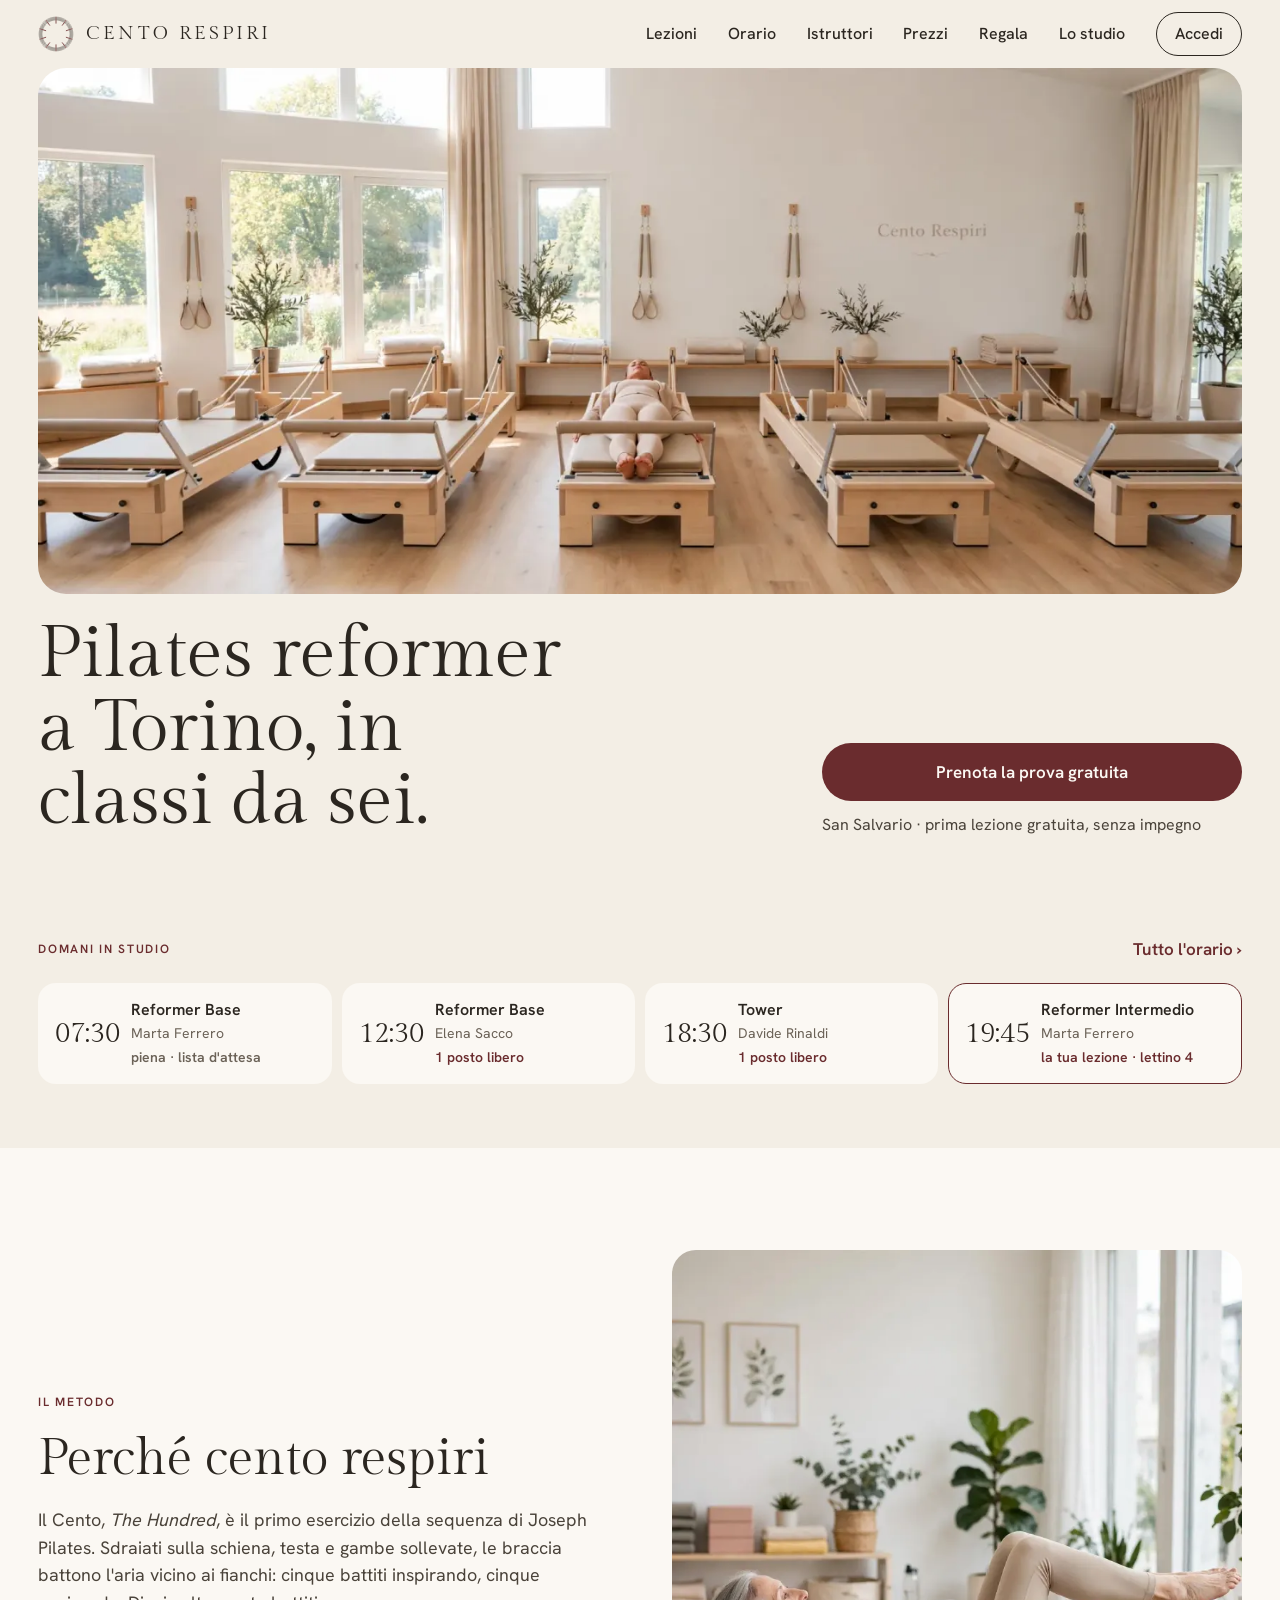
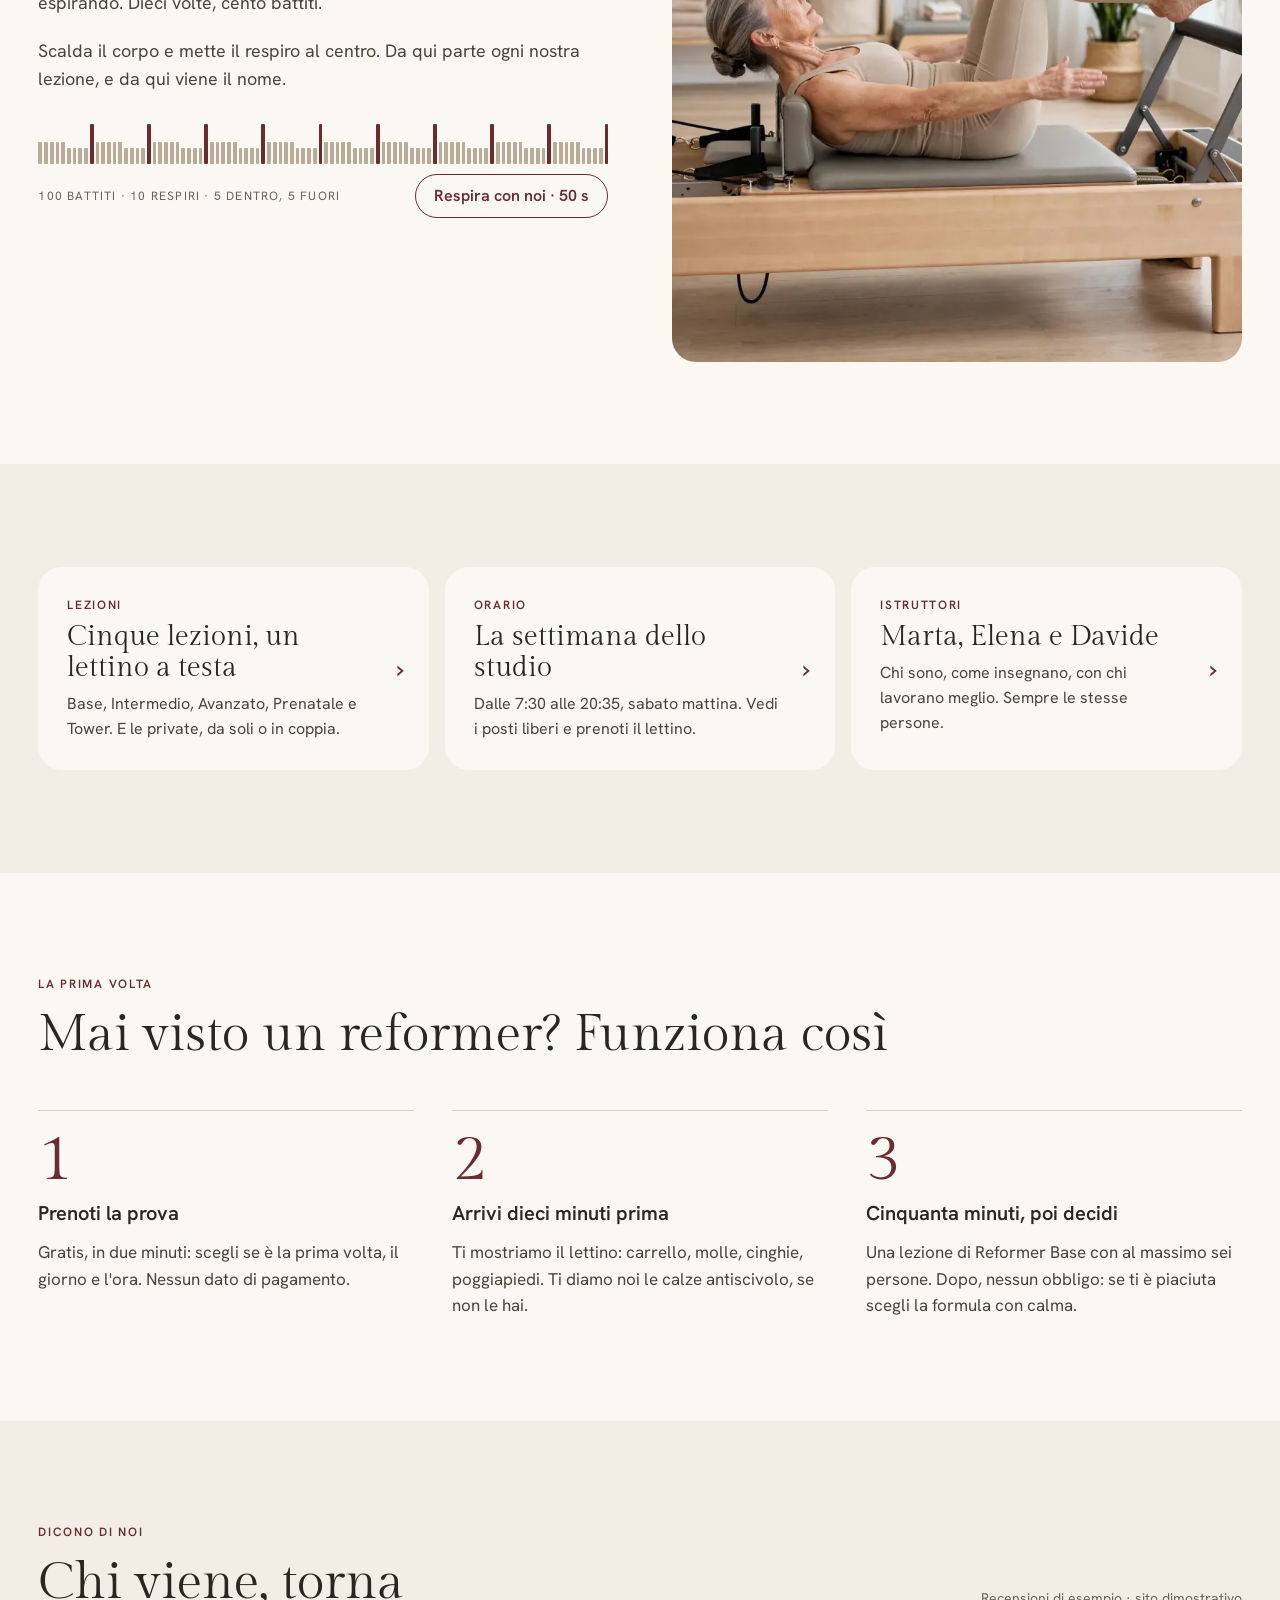
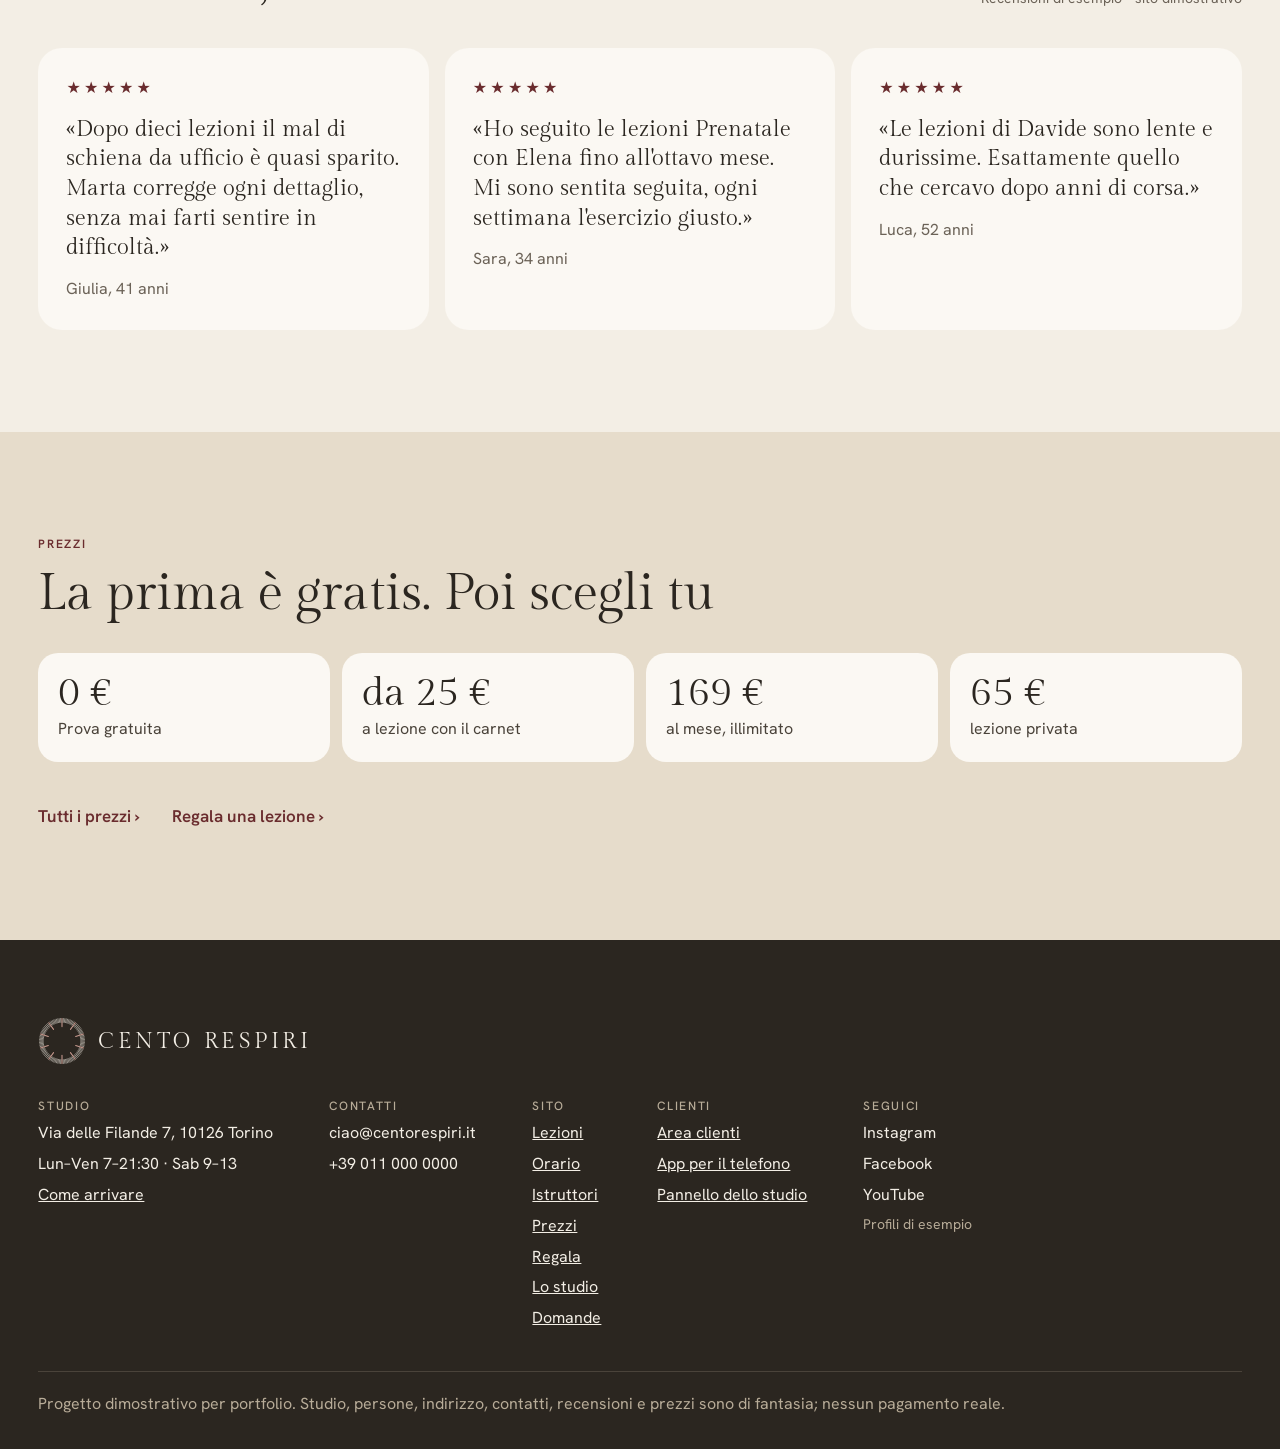
==== commit a6432ea6: "Parti dinamiche, menu dell'app in alto, niente elementi fermi o a scorrimento - home: "Oggi in studi" ====
--- a/index.html
+++ b/index.html
@@ -11,40 +11,42 @@
 <link rel="apple-touch-icon" href="assets/icone/icona-180.png">
 <link rel="preload" href="assets/fonts/gilda-display-latin.woff2" as="font" type="font/woff2" crossorigin>
 <link rel="preload" href="assets/fonts/hanken-grotesk-latin.woff2" as="font" type="font/woff2" crossorigin>
-<link rel="stylesheet" href="assets/css/base.css?v=2">
-<link rel="stylesheet" href="assets/css/sito.css?v=2">
+<link rel="stylesheet" href="assets/css/base.css?v=4">
+<link rel="stylesheet" href="assets/css/sito.css?v=4">
 <meta property="og:title" content="Cento Respiri · Pilates reformer a Torino">
-<meta property="og:description" content="Classi da sei, un lettino a testa, prenotazione dall'app. Progetto dimostrativo.">
+<meta property="og:description" content="Studio di pilates reformer a San Salvario, Torino: classi da sei, prima lezione gratuita, prenotazione dall'app.">
 <meta property="og:type" content="website">
-<meta property="og:image" content="assets/foto/1400/sito-apertura.webp">
+<meta property="og:image" content="https://chillguyzofficial-spec.github.io/Studio-Pilates-APP-e-SITO/assets/og-cento-respiri.jpg">
+<meta property="og:image:width" content="1200"><meta property="og:image:height" content="630">
+<meta property="og:url" content="https://chillguyzofficial-spec.github.io/Studio-Pilates-APP-e-SITO/">
+<meta name="twitter:card" content="summary_large_image">
 </head>
 <body>
 <a class="sr" href="#contenuto">Vai al contenuto</a>
 <header class="header">
   <div class="wrap">
-    <a class="logo" href="#top" aria-label="Cento Respiri, torna su"><svg viewBox="0 0 100 100" aria-hidden="true" fill="none" stroke="#2B2620" stroke-width="1.1" stroke-linecap="round"><line x1="50" y1="20" x2="50" y2="3" stroke="#6A2C2E" stroke-width="2.2"/><line x1="52.45" y1="11.08" x2="52.95" y2="3.09"/><line x1="54.89" y1="11.31" x2="55.89" y2="3.37"/><line x1="57.31" y1="11.69" x2="58.81" y2="3.83"/><line x1="59.7" y1="12.23" x2="61.69" y2="4.48"/><line x1="62.05" y1="12.91" x2="64.52" y2="5.3"/><line x1="64.36" y1="13.74" x2="67.3" y2="6.3"/><line x1="66.61" y1="14.71" x2="70.01" y2="7.47"/><line x1="68.79" y1="15.82" x2="72.64" y2="8.81"/><line x1="70.9" y1="17.07" x2="75.18" y2="10.32"/><line x1="67.63" y1="25.73" x2="77.63" y2="11.98" stroke="#6A2C2E" stroke-width="2.2"/><line x1="74.86" y1="19.95" x2="79.96" y2="13.79"/><line x1="76.7" y1="21.57" x2="82.17" y2="15.74"/><line x1="78.43" y1="23.3" x2="84.26" y2="17.83"/><line x1="80.05" y1="25.14" x2="86.21" y2="20.04"/><line x1="81.55" y1="27.08" x2="88.02" y2="22.37"/><line x1="82.93" y1="29.1" x2="89.68" y2="24.82"/><line x1="84.18" y1="31.21" x2="91.19" y2="27.36"/><line x1="85.29" y1="33.39" x2="92.53" y2="29.99"/><line x1="86.26" y1="35.64" x2="93.7" y2="32.7"/><line x1="78.53" y1="40.73" x2="94.7" y2="35.48" stroke="#6A2C2E" stroke-width="2.2"/><line x1="87.77" y1="40.3" x2="95.52" y2="38.31"/><line x1="88.31" y1="42.69" x2="96.17" y2="41.19"/><line x1="88.69" y1="45.11" x2="96.63" y2="44.11"/><line x1="88.92" y1="47.55" x2="96.91" y2="47.05"/><line x1="89" y1="50" x2="97" y2="50"/><line x1="88.92" y1="52.45" x2="96.91" y2="52.95"/><line x1="88.69" y1="54.89" x2="96.63" y2="55.89"/><line x1="88.31" y1="57.31" x2="96.17" y2="58.81"/><line x1="87.77" y1="59.7" x2="95.52" y2="61.69"/><line x1="78.53" y1="59.27" x2="94.7" y2="64.52" stroke="#6A2C2E" stroke-width="2.2"/><line x1="86.26" y1="64.36" x2="93.7" y2="67.3"/><line x1="85.29" y1="66.61" x2="92.53" y2="70.01"/><line x1="84.18" y1="68.79" x2="91.19" y2="72.64"/><line x1="82.93" y1="70.9" x2="89.68" y2="75.18"/><line x1="81.55" y1="72.92" x2="88.02" y2="77.63"/><line x1="80.05" y1="74.86" x2="86.21" y2="79.96"/><line x1="78.43" y1="76.7" x2="84.26" y2="82.17"/><line x1="76.7" y1="78.43" x2="82.17" y2="84.26"/><line x1="74.86" y1="80.05" x2="79.96" y2="86.21"/><line x1="67.63" y1="74.27" x2="77.63" y2="88.02" stroke="#6A2C2E" stroke-width="2.2"/><line x1="70.9" y1="82.93" x2="75.18" y2="89.68"/><line x1="68.79" y1="84.18" x2="72.64" y2="91.19"/><line x1="66.61" y1="85.29" x2="70.01" y2="92.53"/><line x1="64.36" y1="86.26" x2="67.3" y2="93.7"/><line x1="62.05" y1="87.09" x2="64.52" y2="94.7"/><line x1="59.7" y1="87.77" x2="61.69" y2="95.52"/><line x1="57.31" y1="88.31" x2="58.81" y2="96.17"/><line x1="54.89" y1="88.69" x2="55.89" y2="96.63"/><line x1="52.45" y1="88.92" x2="52.95" y2="96.91"/><line x1="50" y1="80" x2="50" y2="97" stroke="#6A2C2E" stroke-width="2.2"/><line x1="47.55" y1="88.92" x2="47.05" y2="96.91"/><line x1="45.11" y1="88.69" x2="44.11" y2="96.63"/><line x1="42.69" y1="88.31" x2="41.19" y2="96.17"/><line x1="40.3" y1="87.77" x2="38.31" y2="95.52"/><line x1="37.95" y1="87.09" x2="35.48" y2="94.7"/><line x1="35.64" y1="86.26" x2="32.7" y2="93.7"/><line x1="33.39" y1="85.29" x2="29.99" y2="92.53"/><line x1="31.21" y1="84.18" x2="27.36" y2="91.19"/><line x1="29.1" y1="82.93" x2="24.82" y2="89.68"/><line x1="32.37" y1="74.27" x2="22.37" y2="88.02" stroke="#6A2C2E" stroke-width="2.2"/><line x1="25.14" y1="80.05" x2="20.04" y2="86.21"/><line x1="23.3" y1="78.43" x2="17.83" y2="84.26"/><line x1="21.57" y1="76.7" x2="15.74" y2="82.17"/><line x1="19.95" y1="74.86" x2="13.79" y2="79.96"/><line x1="18.45" y1="72.92" x2="11.98" y2="77.63"/><line x1="17.07" y1="70.9" x2="10.32" y2="75.18"/><line x1="15.82" y1="68.79" x2="8.81" y2="72.64"/><line x1="14.71" y1="66.61" x2="7.47" y2="70.01"/><line x1="13.74" y1="64.36" x2="6.3" y2="67.3"/><line x1="21.47" y1="59.27" x2="5.3" y2="64.52" stroke="#6A2C2E" stroke-width="2.2"/><line x1="12.23" y1="59.7" x2="4.48" y2="61.69"/><line x1="11.69" y1="57.31" x2="3.83" y2="58.81"/><line x1="11.31" y1="54.89" x2="3.37" y2="55.89"/><line x1="11.08" y1="52.45" x2="3.09" y2="52.95"/><line x1="11" y1="50" x2="3" y2="50"/><line x1="11.08" y1="47.55" x2="3.09" y2="47.05"/><line x1="11.31" y1="45.11" x2="3.37" y2="44.11"/><line x1="11.69" y1="42.69" x2="3.83" y2="41.19"/><line x1="12.23" y1="40.3" x2="4.48" y2="38.31"/><line x1="21.47" y1="40.73" x2="5.3" y2="35.48" stroke="#6A2C2E" stroke-width="2.2"/><line x1="13.74" y1="35.64" x2="6.3" y2="32.7"/><line x1="14.71" y1="33.39" x2="7.47" y2="29.99"/><line x1="15.82" y1="31.21" x2="8.81" y2="27.36"/><line x1="17.07" y1="29.1" x2="10.32" y2="24.82"/><line x1="18.45" y1="27.08" x2="11.98" y2="22.37"/><line x1="19.95" y1="25.14" x2="13.79" y2="20.04"/><line x1="21.57" y1="23.3" x2="15.74" y2="17.83"/><line x1="23.3" y1="21.57" x2="17.83" y2="15.74"/><line x1="25.14" y1="19.95" x2="20.04" y2="13.79"/><line x1="32.37" y1="25.73" x2="22.37" y2="11.98" stroke="#6A2C2E" stroke-width="2.2"/><line x1="29.1" y1="17.07" x2="24.82" y2="10.32"/><line x1="31.21" y1="15.82" x2="27.36" y2="8.81"/><line x1="33.39" y1="14.71" x2="29.99" y2="7.47"/><line x1="35.64" y1="13.74" x2="32.7" y2="6.3"/><line x1="37.95" y1="12.91" x2="35.48" y2="5.3"/><line x1="40.3" y1="12.23" x2="38.31" y2="4.48"/><line x1="42.69" y1="11.69" x2="41.19" y2="3.83"/><line x1="45.11" y1="11.31" x2="44.11" y2="3.37"/><line x1="47.55" y1="11.08" x2="47.05" y2="3.09"/></svg><b>CENTO RESPIRI</b></a>
+    <a class="logo" href="./" aria-label="Cento Respiri, home"><svg viewBox="0 0 100 100" aria-hidden="true" fill="none" stroke="#2B2620" stroke-width="1.1" stroke-linecap="round"><line x1="50" y1="20" x2="50" y2="3" stroke="#6A2C2E" stroke-width="2.2"/><line x1="52.45" y1="11.08" x2="52.95" y2="3.09"/><line x1="54.89" y1="11.31" x2="55.89" y2="3.37"/><line x1="57.31" y1="11.69" x2="58.81" y2="3.83"/><line x1="59.7" y1="12.23" x2="61.69" y2="4.48"/><line x1="62.05" y1="12.91" x2="64.52" y2="5.3"/><line x1="64.36" y1="13.74" x2="67.3" y2="6.3"/><line x1="66.61" y1="14.71" x2="70.01" y2="7.47"/><line x1="68.79" y1="15.82" x2="72.64" y2="8.81"/><line x1="70.9" y1="17.07" x2="75.18" y2="10.32"/><line x1="67.63" y1="25.73" x2="77.63" y2="11.98" stroke="#6A2C2E" stroke-width="2.2"/><line x1="74.86" y1="19.95" x2="79.96" y2="13.79"/><line x1="76.7" y1="21.57" x2="82.17" y2="15.74"/><line x1="78.43" y1="23.3" x2="84.26" y2="17.83"/><line x1="80.05" y1="25.14" x2="86.21" y2="20.04"/><line x1="81.55" y1="27.08" x2="88.02" y2="22.37"/><line x1="82.93" y1="29.1" x2="89.68" y2="24.82"/><line x1="84.18" y1="31.21" x2="91.19" y2="27.36"/><line x1="85.29" y1="33.39" x2="92.53" y2="29.99"/><line x1="86.26" y1="35.64" x2="93.7" y2="32.7"/><line x1="78.53" y1="40.73" x2="94.7" y2="35.48" stroke="#6A2C2E" stroke-width="2.2"/><line x1="87.77" y1="40.3" x2="95.52" y2="38.31"/><line x1="88.31" y1="42.69" x2="96.17" y2="41.19"/><line x1="88.69" y1="45.11" x2="96.63" y2="44.11"/><line x1="88.92" y1="47.55" x2="96.91" y2="47.05"/><line x1="89" y1="50" x2="97" y2="50"/><line x1="88.92" y1="52.45" x2="96.91" y2="52.95"/><line x1="88.69" y1="54.89" x2="96.63" y2="55.89"/><line x1="88.31" y1="57.31" x2="96.17" y2="58.81"/><line x1="87.77" y1="59.7" x2="95.52" y2="61.69"/><line x1="78.53" y1="59.27" x2="94.7" y2="64.52" stroke="#6A2C2E" stroke-width="2.2"/><line x1="86.26" y1="64.36" x2="93.7" y2="67.3"/><line x1="85.29" y1="66.61" x2="92.53" y2="70.01"/><line x1="84.18" y1="68.79" x2="91.19" y2="72.64"/><line x1="82.93" y1="70.9" x2="89.68" y2="75.18"/><line x1="81.55" y1="72.92" x2="88.02" y2="77.63"/><line x1="80.05" y1="74.86" x2="86.21" y2="79.96"/><line x1="78.43" y1="76.7" x2="84.26" y2="82.17"/><line x1="76.7" y1="78.43" x2="82.17" y2="84.26"/><line x1="74.86" y1="80.05" x2="79.96" y2="86.21"/><line x1="67.63" y1="74.27" x2="77.63" y2="88.02" stroke="#6A2C2E" stroke-width="2.2"/><line x1="70.9" y1="82.93" x2="75.18" y2="89.68"/><line x1="68.79" y1="84.18" x2="72.64" y2="91.19"/><line x1="66.61" y1="85.29" x2="70.01" y2="92.53"/><line x1="64.36" y1="86.26" x2="67.3" y2="93.7"/><line x1="62.05" y1="87.09" x2="64.52" y2="94.7"/><line x1="59.7" y1="87.77" x2="61.69" y2="95.52"/><line x1="57.31" y1="88.31" x2="58.81" y2="96.17"/><line x1="54.89" y1="88.69" x2="55.89" y2="96.63"/><line x1="52.45" y1="88.92" x2="52.95" y2="96.91"/><line x1="50" y1="80" x2="50" y2="97" stroke="#6A2C2E" stroke-width="2.2"/><line x1="47.55" y1="88.92" x2="47.05" y2="96.91"/><line x1="45.11" y1="88.69" x2="44.11" y2="96.63"/><line x1="42.69" y1="88.31" x2="41.19" y2="96.17"/><line x1="40.3" y1="87.77" x2="38.31" y2="95.52"/><line x1="37.95" y1="87.09" x2="35.48" y2="94.7"/><line x1="35.64" y1="86.26" x2="32.7" y2="93.7"/><line x1="33.39" y1="85.29" x2="29.99" y2="92.53"/><line x1="31.21" y1="84.18" x2="27.36" y2="91.19"/><line x1="29.1" y1="82.93" x2="24.82" y2="89.68"/><line x1="32.37" y1="74.27" x2="22.37" y2="88.02" stroke="#6A2C2E" stroke-width="2.2"/><line x1="25.14" y1="80.05" x2="20.04" y2="86.21"/><line x1="23.3" y1="78.43" x2="17.83" y2="84.26"/><line x1="21.57" y1="76.7" x2="15.74" y2="82.17"/><line x1="19.95" y1="74.86" x2="13.79" y2="79.96"/><line x1="18.45" y1="72.92" x2="11.98" y2="77.63"/><line x1="17.07" y1="70.9" x2="10.32" y2="75.18"/><line x1="15.82" y1="68.79" x2="8.81" y2="72.64"/><line x1="14.71" y1="66.61" x2="7.47" y2="70.01"/><line x1="13.74" y1="64.36" x2="6.3" y2="67.3"/><line x1="21.47" y1="59.27" x2="5.3" y2="64.52" stroke="#6A2C2E" stroke-width="2.2"/><line x1="12.23" y1="59.7" x2="4.48" y2="61.69"/><line x1="11.69" y1="57.31" x2="3.83" y2="58.81"/><line x1="11.31" y1="54.89" x2="3.37" y2="55.89"/><line x1="11.08" y1="52.45" x2="3.09" y2="52.95"/><line x1="11" y1="50" x2="3" y2="50"/><line x1="11.08" y1="47.55" x2="3.09" y2="47.05"/><line x1="11.31" y1="45.11" x2="3.37" y2="44.11"/><line x1="11.69" y1="42.69" x2="3.83" y2="41.19"/><line x1="12.23" y1="40.3" x2="4.48" y2="38.31"/><line x1="21.47" y1="40.73" x2="5.3" y2="35.48" stroke="#6A2C2E" stroke-width="2.2"/><line x1="13.74" y1="35.64" x2="6.3" y2="32.7"/><line x1="14.71" y1="33.39" x2="7.47" y2="29.99"/><line x1="15.82" y1="31.21" x2="8.81" y2="27.36"/><line x1="17.07" y1="29.1" x2="10.32" y2="24.82"/><line x1="18.45" y1="27.08" x2="11.98" y2="22.37"/><line x1="19.95" y1="25.14" x2="13.79" y2="20.04"/><line x1="21.57" y1="23.3" x2="15.74" y2="17.83"/><line x1="23.3" y1="21.57" x2="17.83" y2="15.74"/><line x1="25.14" y1="19.95" x2="20.04" y2="13.79"/><line x1="32.37" y1="25.73" x2="22.37" y2="11.98" stroke="#6A2C2E" stroke-width="2.2"/><line x1="29.1" y1="17.07" x2="24.82" y2="10.32"/><line x1="31.21" y1="15.82" x2="27.36" y2="8.81"/><line x1="33.39" y1="14.71" x2="29.99" y2="7.47"/><line x1="35.64" y1="13.74" x2="32.7" y2="6.3"/><line x1="37.95" y1="12.91" x2="35.48" y2="5.3"/><line x1="40.3" y1="12.23" x2="38.31" y2="4.48"/><line x1="42.69" y1="11.69" x2="41.19" y2="3.83"/><line x1="45.11" y1="11.31" x2="44.11" y2="3.37"/><line x1="47.55" y1="11.08" x2="47.05" y2="3.09"/></svg><b>CENTO RESPIRI</b></a>
     <nav aria-label="Principale">
-      <a class="solo-pc" href="#metodo">Il metodo</a>
-      <a class="solo-pc" href="#lezioni">Lezioni</a>
-      <a class="solo-pc" href="#orario">Orario</a>
-      <a class="solo-pc" href="#prezzi">Prezzi</a>
-      <a class="solo-pc" href="#regala">Regala</a>
-      <a class="solo-pc" href="#studio">Lo studio</a>
-      <a class="solo-pc" href="#dove">Dove siamo</a>
+      <a class="solo-pc" href="lezioni.html">Lezioni</a>
+      <a class="solo-pc" href="orario.html">Orario</a>
+      <a class="solo-pc" href="istruttori.html">Istruttori</a>
+      <a class="solo-pc" href="prezzi.html">Prezzi</a>
+      <a class="solo-pc" href="regala.html">Regala</a>
+      <a class="solo-pc" href="studio.html">Lo studio</a>
       <a class="accedi" href="area/">Accedi</a>
       <button class="menu-btn" type="button" aria-expanded="false" aria-controls="menu-tel">Menu</button>
     </nav>
   </div>
   <div class="menu-tel" id="menu-tel" hidden>
-    <nav aria-label="Sezioni">
-      <a href="#metodo">Il metodo</a>
-      <a href="#lezioni">Lezioni</a>
-      <a href="#orario">Orario</a>
-      <a href="#prezzi">Prezzi</a>
-      <a href="#regala">Regala</a>
-      <a href="#studio">Lo studio</a>
-      <a href="#dove">Dove siamo</a>
-      <a href="#faq">Domande</a>
+    <nav aria-label="Pagine">
+      <a href="./" aria-current="page">Home</a>
+      <a href="lezioni.html">Lezioni</a>
+      <a href="orario.html">Orario</a>
+      <a href="istruttori.html">Istruttori</a>
+      <a href="prezzi.html">Prezzi</a>
+      <a href="regala.html">Regala</a>
+      <a href="studio.html">Lo studio</a>
+      <a href="domande.html">Domande</a>
     </nav>
     <div class="menu-tel__giu">
       <a class="btn" href="area/#prova">Prenota la prova gratuita</a>
@@ -54,7 +56,8 @@
   </div>
 </header>
 <main id="contenuto">
-<section class="apertura wrap" id="top">
+
+<section class="apertura wrap">
   <div class="apertura__foto"><img class="foto" src="assets/foto/800/sito-apertura.webp" srcset="assets/foto/480/sito-apertura.webp 480w, assets/foto/800/sito-apertura.webp 800w, assets/foto/1400/sito-apertura.webp 1400w, assets/foto/sito-apertura.webp 1920w" sizes="(max-width:1376px) 100vw, 1344px" alt="La sala di Cento Respiri con i reformer in legno" fetchpriority="high" decoding="async"></div>
   <div class="apertura__sotto">
     <h1>Pilates reformer a Torino, in classi da sei.</h1>
@@ -64,6 +67,7 @@
     </div>
   </div>
 </section>
+<section class="wrap oggi-studio" data-oggi-studio aria-live="polite" hidden></section>
 
 <section class="fondo-carta" id="metodo">
   <div class="wrap sez metodo">
@@ -71,7 +75,7 @@
       <div class="eti">Il metodo</div>
       <h2 class="h2">Perché cento respiri</h2>
       <p class="p-grande">Il Cento, <i>The Hundred</i>, è il primo esercizio della sequenza di Joseph Pilates. Sdraiati sulla schiena, testa e gambe sollevate, le braccia battono l'aria vicino ai fianchi: cinque battiti inspirando, cinque espirando. Dieci volte, cento battiti.</p>
-      <p class="p-grande">Scalda il corpo e mette il respiro al centro. Da qui parte ogni nostra lezione, e da qui viene il nome. Sul reformer lo stesso principio vale per tutto il resto: movimenti precisi, molle che accompagnano, il ritmo deciso dal fiato.</p>
+      <p class="p-grande">Scalda il corpo e mette il respiro al centro. Da qui parte ogni nostra lezione, e da qui viene il nome.</p>
       <div class="battiti" data-battiti>
         <div class="battiti__barre" aria-hidden="true"><span></span><span></span><span></span><span></span><span></span><span class="f"></span><span class="f"></span><span class="f"></span><span class="f"></span><span class="r"></span><span></span><span></span><span></span><span></span><span></span><span class="f"></span><span class="f"></span><span class="f"></span><span class="f"></span><span class="r"></span><span></span><span></span><span></span><span></span><span></span><span class="f"></span><span class="f"></span><span class="f"></span><span class="f"></span><span class="r"></span><span></span><span></span><span></span><span></span><span></span><span class="f"></span><span class="f"></span><span class="f"></span><span class="f"></span><span class="r"></span><span></span><span></span><span></span><span></span><span></span><span class="f"></span><span class="f"></span><span class="f"></span><span class="f"></span><span class="r"></span><span></span><span></span><span></span><span></span><span></span><span class="f"></span><span class="f"></span><span class="f"></span><span class="f"></span><span class="r"></span><span></span><span></span><span></span><span></span><span></span><span class="f"></span><span class="f"></span><span class="f"></span><span class="f"></span><span class="r"></span><span></span><span></span><span></span><span></span><span></span><span class="f"></span><span class="f"></span><span class="f"></span><span class="f"></span><span class="r"></span><span></span><span></span><span></span><span></span><span></span><span class="f"></span><span class="f"></span><span class="f"></span><span class="f"></span><span class="r"></span><span></span><span></span><span></span><span></span><span></span><span class="f"></span><span class="f"></span><span class="f"></span><span class="f"></span><span class="r"></span></div>
         <div class="battiti__riga">
@@ -84,234 +88,58 @@
   </div>
 </section>
 
-<section class="wrap sez lezioni" id="lezioni">
-  <div class="testa-riga">
-    <div class="testa"><div class="eti">Le lezioni</div><h2 class="h2">Cinque lezioni, un lettino a testa</h2></div>
-    <p class="p2">50 minuti, al massimo sei persone, sempre su prenotazione dall'app. Il lettino lo scegli tu.</p>
-  </div>
-  <div class="lezioni__foto"><img class="foto" src="assets/foto/800/sito-lezioni.webp" srcset="assets/foto/480/sito-lezioni.webp 480w, assets/foto/800/sito-lezioni.webp 800w, assets/foto/1400/sito-lezioni.webp 1400w, assets/foto/sito-lezioni.webp 1920w" sizes="(max-width:1376px) 100vw, 1344px" alt="Una lezione di gruppo sui reformer con l'istruttrice" loading="lazy" decoding="async"></div>
-  <ul class="lezioni__elenco">
-    <li><div class="riga"><h3>Reformer Base</h3><span class="liv">Livello 1</span></div><p>Per iniziare o ricominciare. Molle leggere, posizioni semplici, tanto lavoro sul respiro.</p></li>
-    <li><div class="riga"><h3>Reformer Intermedio</h3><span class="liv">Livello 2</span></div><p>Serie complete e lavoro in piedi sul carrello. Dopo almeno dieci lezioni.</p></li>
-    <li><div class="riga"><h3>Reformer Avanzato</h3><span class="liv">Livello 3</span></div><p>Sequenze lunghe, transizioni senza pause, equilibrio. Su indicazione dell'istruttore.</p></li>
-    <li><div class="riga"><h3>Prenatale</h3><span class="liv">Dal 2° trimestre</span></div><p>Mobilità, respiro e pavimento pelvico, con il via libera del ginecologo.</p></li>
-    <li><div class="riga"><h3>Tower</h3><span class="liv">Tutti i livelli</span></div><p>Lavoro a parete con molle e barra: allungamento e forza per la schiena.</p></li>
-  </ul>
+<section class="wrap sez vie" aria-label="Da dove partire">
+  <a class="via" href="lezioni.html"><span class="eti">Lezioni</span><b>Cinque lezioni, un lettino a testa</b><span>Base, Intermedio, Avanzato, Prenatale e Tower. E le private, da soli o in coppia.</span><i aria-hidden="true">›</i></a>
+  <a class="via" href="orario.html"><span class="eti">Orario</span><b>La settimana dello studio</b><span>Dalle 7:30 alle 20:35, sabato mattina. Vedi i posti liberi e prenoti il lettino.</span><i aria-hidden="true">›</i></a>
+  <a class="via" href="istruttori.html"><span class="eti">Istruttori</span><b>Marta, Elena e Davide</b><span>Chi sono, come insegnano, con chi lavorano meglio. Sempre le stesse persone.</span><i aria-hidden="true">›</i></a>
 </section>
 
-<section class="fondo-carta" id="orario">
-  <div class="wrap sez orario" data-orario>
-    <div class="testa-riga">
-      <div class="testa"><div class="eti">Orario</div><h2 class="h2">La settimana dello studio</h2></div>
-      <p class="p2">Tocca una lezione per vedere i posti liberi e prenotare il lettino.</p>
-    </div>
-    <div class="orario__giorni" role="tablist" aria-label="Giorni della settimana">
-      <button type="button" role="tab" id="og-1" aria-controls="op-1" aria-selected="true" data-g="1"><span class="solo-tel">Lun</span><span class="solo-largo">Lunedì</span></button>
-      <button type="button" role="tab" id="og-2" aria-controls="op-2" aria-selected="false" data-g="2"><span class="solo-tel">Mar</span><span class="solo-largo">Martedì</span></button>
-      <button type="button" role="tab" id="og-3" aria-controls="op-3" aria-selected="false" data-g="3"><span class="solo-tel">Mer</span><span class="solo-largo">Mercoledì</span></button>
-      <button type="button" role="tab" id="og-4" aria-controls="op-4" aria-selected="false" data-g="4"><span class="solo-tel">Gio</span><span class="solo-largo">Giovedì</span></button>
-      <button type="button" role="tab" id="og-5" aria-controls="op-5" aria-selected="false" data-g="5"><span class="solo-tel">Ven</span><span class="solo-largo">Venerdì</span></button>
-      <button type="button" role="tab" id="og-6" aria-controls="op-6" aria-selected="false" data-g="6"><span class="solo-tel">Sab</span><span class="solo-largo">Sabato</span></button>
-    </div>
-    <div class="orario__lista" role="tabpanel" id="op-1" aria-labelledby="og-1">
-      <a class="orario__riga" href="area/#orario" data-g="1" data-ora="07:30"><b>07:30</b><span class="cosa"><strong>Reformer Base</strong><span>Marta Ferrero · 50 min</span></span><span class="vai">Prenota ›</span></a>
-      <a class="orario__riga" href="area/#orario" data-g="1" data-ora="12:30"><b>12:30</b><span class="cosa"><strong>Reformer Base</strong><span>Elena Sacco · 50 min</span></span><span class="vai">Prenota ›</span></a>
-      <a class="orario__riga" href="area/#orario" data-g="1" data-ora="18:30"><b>18:30</b><span class="cosa"><strong>Tower</strong><span>Davide Rinaldi · 50 min</span></span><span class="vai">Prenota ›</span></a>
-      <a class="orario__riga" href="area/#orario" data-g="1" data-ora="19:45"><b>19:45</b><span class="cosa"><strong>Reformer Intermedio</strong><span>Marta Ferrero · 50 min</span></span><span class="vai">Prenota ›</span></a>
-      <a class="orario__riga" href="area/#orario" data-g="1" data-ora="20:35"><b>20:35</b><span class="cosa"><strong>Reformer Avanzato</strong><span>Davide Rinaldi · 50 min</span></span><span class="vai">Prenota ›</span></a>
-    </div>
-    <div class="orario__lista" role="tabpanel" id="op-2" aria-labelledby="og-2" hidden>
-      <a class="orario__riga" href="area/#orario" data-g="2" data-ora="07:30"><b>07:30</b><span class="cosa"><strong>Reformer Base</strong><span>Elena Sacco · 50 min</span></span><span class="vai">Prenota ›</span></a>
-      <a class="orario__riga" href="area/#orario" data-g="2" data-ora="09:00"><b>09:00</b><span class="cosa"><strong>Prenatale</strong><span>Elena Sacco · 50 min</span></span><span class="vai">Prenota ›</span></a>
-      <a class="orario__riga" href="area/#orario" data-g="2" data-ora="12:30"><b>12:30</b><span class="cosa"><strong>Reformer Intermedio</strong><span>Marta Ferrero · 50 min</span></span><span class="vai">Prenota ›</span></a>
-      <a class="orario__riga" href="area/#orario" data-g="2" data-ora="18:30"><b>18:30</b><span class="cosa"><strong>Reformer Base</strong><span>Marta Ferrero · 50 min</span></span><span class="vai">Prenota ›</span></a>
-      <a class="orario__riga" href="area/#orario" data-g="2" data-ora="19:45"><b>19:45</b><span class="cosa"><strong>Reformer Intermedio</strong><span>Marta Ferrero · 50 min</span></span><span class="vai">Prenota ›</span></a>
-      <a class="orario__riga" href="area/#orario" data-g="2" data-ora="20:35"><b>20:35</b><span class="cosa"><strong>Reformer Avanzato</strong><span>Davide Rinaldi · 50 min</span></span><span class="vai">Prenota ›</span></a>
-    </div>
-    <div class="orario__lista" role="tabpanel" id="op-3" aria-labelledby="og-3" hidden>
-      <a class="orario__riga" href="area/#orario" data-g="3" data-ora="07:30"><b>07:30</b><span class="cosa"><strong>Reformer Intermedio</strong><span>Marta Ferrero · 50 min</span></span><span class="vai">Prenota ›</span></a>
-      <a class="orario__riga" href="area/#orario" data-g="3" data-ora="12:30"><b>12:30</b><span class="cosa"><strong>Reformer Base</strong><span>Elena Sacco · 50 min</span></span><span class="vai">Prenota ›</span></a>
-      <a class="orario__riga" href="area/#orario" data-g="3" data-ora="18:30"><b>18:30</b><span class="cosa"><strong>Tower</strong><span>Davide Rinaldi · 50 min</span></span><span class="vai">Prenota ›</span></a>
-      <a class="orario__riga" href="area/#orario" data-g="3" data-ora="19:45"><b>19:45</b><span class="cosa"><strong>Reformer Base</strong><span>Elena Sacco · 50 min</span></span><span class="vai">Prenota ›</span></a>
-      <a class="orario__riga" href="area/#orario" data-g="3" data-ora="20:35"><b>20:35</b><span class="cosa"><strong>Reformer Intermedio</strong><span>Davide Rinaldi · 50 min</span></span><span class="vai">Prenota ›</span></a>
-    </div>
-    <div class="orario__lista" role="tabpanel" id="op-4" aria-labelledby="og-4" hidden>
-      <a class="orario__riga" href="area/#orario" data-g="4" data-ora="07:30"><b>07:30</b><span class="cosa"><strong>Reformer Base</strong><span>Marta Ferrero · 50 min</span></span><span class="vai">Prenota ›</span></a>
-      <a class="orario__riga" href="area/#orario" data-g="4" data-ora="09:00"><b>09:00</b><span class="cosa"><strong>Prenatale</strong><span>Elena Sacco · 50 min</span></span><span class="vai">Prenota ›</span></a>
-      <a class="orario__riga" href="area/#orario" data-g="4" data-ora="12:30"><b>12:30</b><span class="cosa"><strong>Reformer Base</strong><span>Elena Sacco · 50 min</span></span><span class="vai">Prenota ›</span></a>
-      <a class="orario__riga" href="area/#orario" data-g="4" data-ora="18:30"><b>18:30</b><span class="cosa"><strong>Tower</strong><span>Davide Rinaldi · 50 min</span></span><span class="vai">Prenota ›</span></a>
-      <a class="orario__riga" href="area/#orario" data-g="4" data-ora="19:45"><b>19:45</b><span class="cosa"><strong>Reformer Intermedio</strong><span>Marta Ferrero · 50 min</span></span><span class="vai">Prenota ›</span></a>
-      <a class="orario__riga" href="area/#orario" data-g="4" data-ora="20:35"><b>20:35</b><span class="cosa"><strong>Reformer Avanzato</strong><span>Davide Rinaldi · 50 min</span></span><span class="vai">Prenota ›</span></a>
-    </div>
-    <div class="orario__lista" role="tabpanel" id="op-5" aria-labelledby="og-5" hidden>
-      <a class="orario__riga" href="area/#orario" data-g="5" data-ora="07:30"><b>07:30</b><span class="cosa"><strong>Reformer Base</strong><span>Elena Sacco · 50 min</span></span><span class="vai">Prenota ›</span></a>
-      <a class="orario__riga" href="area/#orario" data-g="5" data-ora="12:30"><b>12:30</b><span class="cosa"><strong>Reformer Base</strong><span>Marta Ferrero · 50 min</span></span><span class="vai">Prenota ›</span></a>
-      <a class="orario__riga" href="area/#orario" data-g="5" data-ora="18:30"><b>18:30</b><span class="cosa"><strong>Reformer Intermedio</strong><span>Marta Ferrero · 50 min</span></span><span class="vai">Prenota ›</span></a>
-      <a class="orario__riga" href="area/#orario" data-g="5" data-ora="19:45"><b>19:45</b><span class="cosa"><strong>Reformer Avanzato</strong><span>Davide Rinaldi · 50 min</span></span><span class="vai">Prenota ›</span></a>
-    </div>
-    <div class="orario__lista" role="tabpanel" id="op-6" aria-labelledby="og-6" hidden>
-      <a class="orario__riga" href="area/#orario" data-g="6" data-ora="09:00"><b>09:00</b><span class="cosa"><strong>Reformer Base</strong><span>Elena Sacco · 50 min</span></span><span class="vai">Prenota ›</span></a>
-      <a class="orario__riga" href="area/#orario" data-g="6" data-ora="10:00"><b>10:00</b><span class="cosa"><strong>Reformer Intermedio</strong><span>Elena Sacco · 50 min</span></span><span class="vai">Prenota ›</span></a>
-      <a class="orario__riga" href="area/#orario" data-g="6" data-ora="11:15"><b>11:15</b><span class="cosa"><strong>Tower</strong><span>Davide Rinaldi · 50 min</span></span><span class="vai">Prenota ›</span></a>
-    </div>
-    <p class="p2 orario__nota">Domenica chiuso. Si prenota fino a 14 giorni prima; annulli gratis fino a 12 ore prima.</p>
+<section class="fondo-carta">
+  <div class="wrap sez prima" aria-labelledby="t-prima">
+    <div class="testa"><div class="eti">La prima volta</div><h2 class="h2" id="t-prima">Mai visto un reformer? Funziona così</h2></div>
+    <ol class="passi3">
+      <li><b>1</b><h3>Prenoti la prova</h3><p>Gratis, in due minuti: scegli se è la prima volta, il giorno e l'ora. Nessun dato di pagamento.</p></li>
+      <li><b>2</b><h3>Arrivi dieci minuti prima</h3><p>Ti mostriamo il lettino: carrello, molle, cinghie, poggiapiedi. Ti diamo noi le calze antiscivolo, se non le hai.</p></li>
+      <li><b>3</b><h3>Cinquanta minuti, poi decidi</h3><p>Una lezione di Reformer Base con al massimo sei persone. Dopo, nessun obbligo: se ti è piaciuta scegli la formula con calma.</p></li>
+    </ol>
   </div>
 </section>
 
-<section class="wrap sez prima" id="prima" aria-labelledby="t-prima">
-  <div class="testa"><div class="eti">La prima volta</div><h2 class="h2" id="t-prima">Mai visto un reformer? Funziona così</h2></div>
-  <ol class="passi3">
-    <li><b>1</b><h3>Prenoti la prova</h3><p>Gratis, in due minuti: scegli se è la prima volta, il giorno e l'ora. Nessun dato di pagamento.</p></li>
-    <li><b>2</b><h3>Arrivi dieci minuti prima</h3><p>Ti mostriamo il lettino: carrello, molle, cinghie, poggiapiedi. Ti diamo noi le calze antiscivolo, se non le hai.</p></li>
-    <li><b>3</b><h3>Cinquanta minuti, poi decidi</h3><p>Una lezione di Reformer Base con al massimo sei persone. Dopo, nessun obbligo: se ti è piaciuta scegli la formula con calma.</p></li>
-  </ol>
+<section class="wrap sez recensioni" aria-labelledby="t-rec">
+  <div class="testa-riga"><div class="testa"><div class="eti">Dicono di noi</div><h2 class="h2" id="t-rec">Chi viene, torna</h2></div><p class="p2 rec__nota">Recensioni di esempio · sito dimostrativo</p></div>
+  <div class="rec__griglia">
+    <figure class="rec"><div class="rec__stelle" aria-label="5 stelle su 5">★★★★★</div><blockquote>«Dopo dieci lezioni il mal di schiena da ufficio è quasi sparito. Marta corregge ogni dettaglio, senza mai farti sentire in difficoltà.»</blockquote><figcaption>Giulia, 41 anni</figcaption></figure>
+    <figure class="rec"><div class="rec__stelle" aria-label="5 stelle su 5">★★★★★</div><blockquote>«Ho seguito le lezioni Prenatale con Elena fino all'ottavo mese. Mi sono sentita seguita, ogni settimana l'esercizio giusto.»</blockquote><figcaption>Sara, 34 anni</figcaption></figure>
+    <figure class="rec"><div class="rec__stelle" aria-label="5 stelle su 5">★★★★★</div><blockquote>«Le lezioni di Davide sono lente e durissime. Esattamente quello che cercavo dopo anni di corsa.»</blockquote><figcaption>Luca, 52 anni</figcaption></figure>
+  </div>
 </section>
 
 <section class="fondo-sabbia">
-  <div class="wrap sez istruttori">
-    <div class="testa"><div class="eti">Gli istruttori</div><h2 class="h2">Tre persone, sempre le stesse</h2></div>
-    <div class="istruttori__griglia">
-      <article class="istr"><div class="r45"><img class="foto" src="assets/foto/800/sito-marta.webp" srcset="assets/foto/480/sito-marta.webp 480w, assets/foto/800/sito-marta.webp 800w, assets/foto/1400/sito-marta.webp 1400w, assets/foto/sito-marta.webp 1920w" sizes="(max-width:700px) 100vw, 440px" alt="Marta Ferrero, fondatrice dello studio" loading="lazy" decoding="async"></div><h3>Marta Ferrero</h3><div class="ruolo">Fondatrice · Reformer e Tower</div><p>Insegna dal 2011. Ha aperto lo studio per lavorare con pochi allievi alla volta e conoscerli per nome.</p></article>
-      <article class="istr"><div class="r45"><img class="foto" src="assets/foto/800/sito-elena.webp" srcset="assets/foto/480/sito-elena.webp 480w, assets/foto/800/sito-elena.webp 800w, assets/foto/1400/sito-elena.webp 1400w, assets/foto/sito-elena.webp 1920w" sizes="(max-width:700px) 100vw, 440px" alt="Elena Sacco, fisioterapista e istruttrice" loading="lazy" decoding="async"></div><h3>Elena Sacco</h3><div class="ruolo">Base e Prenatale</div><p>Fisioterapista, segue le future mamme e chi riprende dopo un infortunio.</p></article>
-      <article class="istr"><div class="r45"><img class="foto" src="assets/foto/800/sito-davide.webp" srcset="assets/foto/480/sito-davide.webp 480w, assets/foto/800/sito-davide.webp 800w, assets/foto/1400/sito-davide.webp 1400w, assets/foto/sito-davide.webp 1920w" sizes="(max-width:700px) 100vw, 440px" alt="Davide Rinaldi, istruttore" loading="lazy" decoding="async"></div><h3>Davide Rinaldi</h3><div class="ruolo">Avanzato e Tower</div><p>Ex danzatore classico. Le sue lezioni sono lente, precise e faticose.</p></article>
-    </div>
-  </div>
-</section>
-
-<section class="wrap sez prezzi" id="prezzi">
-  <div class="testa"><div class="eti">Prezzi</div><h2 class="h2">Quattro formule, nessuna quota d'iscrizione</h2></div>
-  <div class="prezzi__griglia">
-    <div class="prezzo prezzo--prova">
-      <h3>Prova gratuita</h3>
-      <div class="cifra"><b>0 €</b></div>
-      <p>Una lezione di Reformer Base o Prenatale. Una volta per persona.</p>
-      <a class="btn btn--chiaro" href="area/#prova">Prenota la prova gratuita</a>
-    </div>
-    <div class="prezzo"><h3>Carnet 5 ingressi</h3><div class="cifra"><b>135 €</b><span>27 € a lezione</span></div><p>Per provare con calma o venire una volta a settimana.</p><div class="nota">Valido 2 mesi</div></div>
-    <div class="prezzo"><h3>Carnet 10 ingressi</h3><div class="cifra"><b>250 €</b><span>25 € a lezione</span></div><p>La formula più scelta, per due lezioni a settimana.</p><div class="nota">Valido 4 mesi</div></div>
-    <div class="prezzo"><h3>Mensile illimitato</h3><div class="cifra"><b>169 €</b><span>al mese</span></div><p>Tutte le lezioni, prenotazione fino a 14 giorni prima.</p><div class="nota">Rinnovo mensile, disdici quando vuoi</div></div>
-  </div>
-  <div class="privata">
-    <div class="testa"><div class="eti">Lezione privata</div><h3 class="h3">Un istruttore solo per te, o per voi due</h3><p class="p2">Un istruttore solo per te: programma su misura, ideale per iniziare, dopo un infortunio o per preparare il livello successivo.</p></div>
-    <div class="privata__prezzi">
-      <div><span>Da sola o da solo</span><b>65 €</b></div>
-      <div><span>In coppia</span><b>90 €</b><small>45 € a testa</small></div>
-      <a class="link-freccia" href="area/#privata">Prenota una privata ›</a>
-    </div>
-  </div>
-  <p class="p2">Carnet e mensile si acquistano in studio o dall'app. Annulli gratis fino a 12 ore prima della lezione.</p>
-</section>
-
-<section class="fondo-sabbia" id="regala" aria-labelledby="t-regala">
-  <div class="wrap sez regala" data-regala>
-    <div class="testa-riga">
-      <div class="testa"><div class="eti">Regala una lezione</div><h2 class="h2" id="t-regala">Cento respiri in regalo</h2></div>
-      <p class="p2">Scegli cosa regalare e scrivi una dedica: ti prepariamo il biglietto da stampare o da mandare. Chi lo riceve inserisce il codice nell'area clienti o nell'app.</p>
-    </div>
-    <div class="regala__scelte" role="radiogroup" aria-label="Cosa regalare">
-      <button type="button" role="radio" aria-checked="true" data-regalo="prova"><b>Lezione privata</b><span>65 €</span><small>Una lezione 1 a 1 con un istruttore, da prenotare quando vuole.</small></button>
-      <button type="button" role="radio" aria-checked="false" data-regalo="carnet5"><b>Carnet 5 ingressi</b><span>135 €</span><small>Cinque lezioni di gruppo sul reformer, valide due mesi dalla prima.</small></button>
-      <button type="button" role="radio" aria-checked="false" data-regalo="mensile"><b>Un mese illimitato</b><span>169 €</span><small>Tutte le lezioni per trenta giorni, dal giorno in cui lo attiva.</small></button>
-    </div>
-    <div class="regala__form">
-      <label>Per chi è<input type="text" id="rg-per" maxlength="40" placeholder="Es. Giulia"></label>
-      <label>Da parte di<input type="text" id="rg-da" maxlength="40" placeholder="Es. Marco"></label>
-      <label class="largo">Dedica (facoltativa)<textarea id="rg-dedica" maxlength="160" rows="2" placeholder="Es. Per ricominciare con calma"></textarea></label>
-    </div>
-    <div class="regala__giu">
-      <button class="btn" type="button" data-crea-regalo>Prepara il biglietto</button>
-      <span class="p2">Demo: nessun pagamento, il codice funziona solo su questo dispositivo.</span>
-    </div>
-    <div class="biglietto" id="biglietto" hidden aria-live="polite"></div>
-  </div>
-</section>
-
-<section class="studio" id="studio" aria-labelledby="t-studio">
-  <div class="wrap"><div class="studio__foto"><img class="foto" src="assets/foto/800/sito-studio.webp" srcset="assets/foto/480/sito-studio.webp 480w, assets/foto/800/sito-studio.webp 800w, assets/foto/1400/sito-studio.webp 1400w, assets/foto/sito-studio.webp 1920w" sizes="(max-width:1376px) 100vw, 1344px" alt="La sala vuota con sei reformer e l'insegna in legno" loading="lazy" decoding="async"></div></div>
-  <div class="wrap testa-riga">
-    <div class="testa"><div class="eti">Lo studio</div><h2 class="h2" id="t-studio">Una sola sala, a piano terra</h2></div>
-    <p class="p-grande">Una vetrina in legno in una via tranquilla di San Salvario. Sei reformer, una Tower, finestre alte e luce naturale. Spogliatoio con doccia, armadietti, calze antiscivolo per chi le dimentica.</p>
-  </div>
-  <div class="wrap">
-    <div class="striscia" data-striscia>
-      <div class="striscia__track" tabindex="0" aria-label="Foto dello studio">
-        <figure class="striscia__item"><img class="foto" src="assets/foto/800/studio-ingresso.webp" srcset="assets/foto/480/studio-ingresso.webp 480w, assets/foto/800/studio-ingresso.webp 800w, assets/foto/1400/studio-ingresso.webp 1400w, assets/foto/studio-ingresso.webp 1920w" sizes="(max-width:700px) 86vw, 640px" alt="L'ingresso dello studio con l'insegna Cento Respiri" loading="lazy" decoding="async"></figure>
-        <figure class="striscia__item"><img class="foto" src="assets/foto/800/studio-accoglienza.webp" srcset="assets/foto/480/studio-accoglienza.webp 480w, assets/foto/800/studio-accoglienza.webp 800w, assets/foto/1400/studio-accoglienza.webp 1400w, assets/foto/studio-accoglienza.webp 1920w" sizes="(max-width:700px) 86vw, 640px" alt="Il bancone dell'accoglienza in legno" loading="lazy" decoding="async"></figure>
-        <figure class="striscia__item"><img class="foto" src="assets/foto/800/studio-barrel.webp" srcset="assets/foto/480/studio-barrel.webp 480w, assets/foto/800/studio-barrel.webp 800w, assets/foto/1400/studio-barrel.webp 1400w, assets/foto/studio-barrel.webp 1920w" sizes="(max-width:700px) 86vw, 640px" alt="Il ladder barrel in legno e gli attrezzi piccoli" loading="lazy" decoding="async"></figure>
-        <figure class="striscia__item"><img class="foto" src="assets/foto/800/studio-kit.webp" srcset="assets/foto/480/studio-kit.webp 480w, assets/foto/800/studio-kit.webp 800w, assets/foto/1400/studio-kit.webp 1400w, assets/foto/studio-kit.webp 1920w" sizes="(max-width:700px) 86vw, 640px" alt="Calze antiscivolo, asciugamano e borraccia sul reformer" loading="lazy" decoding="async"></figure>
-      </div>
-      <div class="striscia__ctrl">
-        <button type="button" data-dir="-1" aria-label="Foto precedente">‹</button>
-        <span data-conta>1 / 4</span>
-        <button type="button" data-dir="1" aria-label="Foto successiva">›</button>
-      </div>
-    </div>
-  </div>
-</section>
-
-<section class="fondo-carta" id="dove">
-  <div class="wrap sez dove">
-    <div class="mappa"><svg viewBox="0 0 600 400" role="img" aria-label="Mappa illustrata di San Salvario: lo studio in Via delle Filande 7, a 5 minuti dalla metro Nizza, tra la stazione di Porta Nuova e il Parco del Valentino">
-<rect width="600" height="400" fill="#EAE2D4"/>
-<path d="M455 0 C430 120 470 220 440 400 L600 400 L600 0Z" fill="#D9E0CF"/>
-<path d="M520 0 C500 120 545 230 515 400" stroke="#BFD0D6" stroke-width="26" fill="none"/>
-<g stroke="#FBF8F3" stroke-width="10" stroke-linecap="round">
-<path d="M0 70 L450 70"/><path d="M0 160 L440 160"/><path d="M0 250 L445 250"/><path d="M0 335 L440 335"/>
-<path d="M90 0 L90 400"/><path d="M215 0 L215 400"/><path d="M330 0 L330 400"/></g>
-<g stroke="#FBF8F3" stroke-width="5"><path d="M150 0 L150 400"/><path d="M272 0 L272 400"/><path d="M0 115 L440 115"/><path d="M0 205 L440 205"/><path d="M0 292 L440 292"/></g>
-<rect x="14" y="8" width="150" height="46" rx="8" fill="#DCD1BF"/>
-<g font-family="Hanken Grotesk, sans-serif" font-size="19" fill="#4A433A">
-<text x="89" y="38" text-anchor="middle">Porta Nuova</text>
-<text x="96" y="390" transform="rotate(-90 96 390)" dx="0" dy="-8" fill="#6B6257">Via Nizza</text>
-<text x="180" y="60" fill="#6B6257">C.so Vittorio Emanuele II</text>
-<text x="490" y="190" transform="rotate(90 490 190)" text-anchor="middle" fill="#5E6B55">Parco del Valentino</text>
-<text x="560" y="300" transform="rotate(90 560 300)" text-anchor="middle" fill="#6E8A94">Po</text></g>
-<circle cx="90" cy="250" r="18" fill="#2B2620"/><text x="90" y="257" text-anchor="middle" font-family="Hanken Grotesk, sans-serif" font-size="19" font-weight="700" fill="#FBF8F3">M</text>
-<text x="114" y="284" font-family="Hanken Grotesk, sans-serif" font-size="19" fill="#2B2620">Metro Nizza</text>
-<path d="M105 250 L272 250 L272 205" stroke="#6A2C2E" stroke-width="3" stroke-dasharray="2 7" stroke-linecap="round" fill="none"/>
-<circle cx="272" cy="196" r="20" fill="#6A2C2E"/><circle cx="272" cy="196" r="7" fill="#FBF8F3"/>
-<rect x="296" y="158" width="196" height="72" rx="12" fill="#FBF8F3"/>
-<text x="310" y="188" font-family="Gilda Display, serif" font-size="24" fill="#2B2620">Cento Respiri</text>
-<text x="310" y="216" font-family="Hanken Grotesk, sans-serif" font-size="18" fill="#6B6257">Via delle Filande 7</text>
-</svg></div>
-    <div class="dove__info">
-      <div class="testa"><div class="eti">Dove siamo</div><h2 class="h2">Via delle Filande 7, Torino</h2><p class="p2">San Salvario, ingresso su strada. Metro Nizza a 5 minuti a piedi, Porta Nuova a 10.</p></div>
-      <div class="eti eti--grigia" style="margin-bottom:-16px">Orari</div>
-      <dl class="orari">
-        <div><dt>Lunedì – venerdì</dt><dd>7:00 – 21:30</dd></div>
-        <div><dt>Sabato</dt><dd>9:00 – 13:00</dd></div>
-        <div><dt>Domenica</dt><dd>chiuso</dd></div>
-      </dl>
-    </div>
-  </div>
-</section>
-
-<section class="wrap sez faq" id="faq">
-  <div class="testa"><div class="eti">Domande frequenti</div><h2 class="h2">Prima di venire</h2></div>
-  <div class="faq__elenco">
-    <details><summary>Devo aver già fatto pilates?</summary><p>No. La prova gratuita è in Reformer Base: l'istruttore ti spiega il lettino prima di cominciare.</p></details>
-    <details><summary>Cosa devo portare?</summary><p>Abiti comodi e aderenti e calze antiscivolo. Se non le hai, te le diamo noi. Asciugamano e acqua ci sono.</p></details>
-    <details><summary>Serve il certificato medico?</summary><p>No, per il pilates amatoriale non è obbligatorio. Se hai condizioni particolari puoi caricarlo nell'app: lo vede solo lo staff.</p></details>
-    <details><summary>Come annullo una lezione?</summary><p>Dall'area clienti del sito o dall'app, nella sezione Prenotazioni. Fino a 12 ore prima l'ingresso torna nel carnet; dopo viene scalato.</p></details>
-    <details><summary>Cosa succede se la lezione è piena?</summary><p>Ti metti in lista d'attesa. Se si libera un posto ti arriva una notifica e hai 45 minuti per confermarlo.</p></details>
-    <details><summary>Posso venire in gravidanza?</summary><p>Sì, dal secondo trimestre e con il via libera del ginecologo, nelle lezioni Prenatale con Elena.</p></details>
-    <details><summary>Serve l'app per prenotare?</summary><p>No: puoi prenotare anche dal computer, nell'area clienti del sito. L'app è più comoda dal telefono: avviso quando si libera un posto, QR per entrare in studio, funziona anche senza rete.</p></details>
-    <details><summary>Come installo l'app?</summary><p>Apri l'app dal telefono: su iPhone con Safari, tasto Condividi, "Aggiungi alla schermata Home"; su Android Chrome te lo propone da solo. Nel Profilo trovi la guida passo per passo.</p></details>
+  <div class="wrap sez assaggio">
+    <div class="testa"><div class="eti">Prezzi</div><h2 class="h2">La prima è gratis. Poi scegli tu</h2></div>
+    <ul class="assaggio__lista">
+      <li><b>0 €</b><span>Prova gratuita</span></li>
+      <li><b>da 25 €</b><span>a lezione con il carnet</span></li>
+      <li><b>169 €</b><span>al mese, illimitato</span></li>
+      <li><b>65 €</b><span>lezione privata</span></li>
+    </ul>
+    <div class="assaggio__link"><a class="link-freccia" href="prezzi.html">Tutti i prezzi ›</a><a class="link-freccia" href="regala.html">Regala una lezione ›</a></div>
   </div>
 </section>
 </main>
-
 <footer class="footer">
   <div class="wrap">
     <div class="footer__alto">
-      <div class="logo"><svg viewBox="0 0 100 100" aria-hidden="true" fill="none" stroke="#F3EEE5" stroke-width="1.1" stroke-linecap="round"><line x1="50" y1="20" x2="50" y2="3" stroke="#C99A8F" stroke-width="2.2"/><line x1="52.45" y1="11.08" x2="52.95" y2="3.09"/><line x1="54.89" y1="11.31" x2="55.89" y2="3.37"/><line x1="57.31" y1="11.69" x2="58.81" y2="3.83"/><line x1="59.7" y1="12.23" x2="61.69" y2="4.48"/><line x1="62.05" y1="12.91" x2="64.52" y2="5.3"/><line x1="64.36" y1="13.74" x2="67.3" y2="6.3"/><line x1="66.61" y1="14.71" x2="70.01" y2="7.47"/><line x1="68.79" y1="15.82" x2="72.64" y2="8.81"/><line x1="70.9" y1="17.07" x2="75.18" y2="10.32"/><line x1="67.63" y1="25.73" x2="77.63" y2="11.98" stroke="#C99A8F" stroke-width="2.2"/><line x1="74.86" y1="19.95" x2="79.96" y2="13.79"/><line x1="76.7" y1="21.57" x2="82.17" y2="15.74"/><line x1="78.43" y1="23.3" x2="84.26" y2="17.83"/><line x1="80.05" y1="25.14" x2="86.21" y2="20.04"/><line x1="81.55" y1="27.08" x2="88.02" y2="22.37"/><line x1="82.93" y1="29.1" x2="89.68" y2="24.82"/><line x1="84.18" y1="31.21" x2="91.19" y2="27.36"/><line x1="85.29" y1="33.39" x2="92.53" y2="29.99"/><line x1="86.26" y1="35.64" x2="93.7" y2="32.7"/><line x1="78.53" y1="40.73" x2="94.7" y2="35.48" stroke="#C99A8F" stroke-width="2.2"/><line x1="87.77" y1="40.3" x2="95.52" y2="38.31"/><line x1="88.31" y1="42.69" x2="96.17" y2="41.19"/><line x1="88.69" y1="45.11" x2="96.63" y2="44.11"/><line x1="88.92" y1="47.55" x2="96.91" y2="47.05"/><line x1="89" y1="50" x2="97" y2="50"/><line x1="88.92" y1="52.45" x2="96.91" y2="52.95"/><line x1="88.69" y1="54.89" x2="96.63" y2="55.89"/><line x1="88.31" y1="57.31" x2="96.17" y2="58.81"/><line x1="87.77" y1="59.7" x2="95.52" y2="61.69"/><line x1="78.53" y1="59.27" x2="94.7" y2="64.52" stroke="#C99A8F" stroke-width="2.2"/><line x1="86.26" y1="64.36" x2="93.7" y2="67.3"/><line x1="85.29" y1="66.61" x2="92.53" y2="70.01"/><line x1="84.18" y1="68.79" x2="91.19" y2="72.64"/><line x1="82.93" y1="70.9" x2="89.68" y2="75.18"/><line x1="81.55" y1="72.92" x2="88.02" y2="77.63"/><line x1="80.05" y1="74.86" x2="86.21" y2="79.96"/><line x1="78.43" y1="76.7" x2="84.26" y2="82.17"/><line x1="76.7" y1="78.43" x2="82.17" y2="84.26"/><line x1="74.86" y1="80.05" x2="79.96" y2="86.21"/><line x1="67.63" y1="74.27" x2="77.63" y2="88.02" stroke="#C99A8F" stroke-width="2.2"/><line x1="70.9" y1="82.93" x2="75.18" y2="89.68"/><line x1="68.79" y1="84.18" x2="72.64" y2="91.19"/><line x1="66.61" y1="85.29" x2="70.01" y2="92.53"/><line x1="64.36" y1="86.26" x2="67.3" y2="93.7"/><line x1="62.05" y1="87.09" x2="64.52" y2="94.7"/><line x1="59.7" y1="87.77" x2="61.69" y2="95.52"/><line x1="57.31" y1="88.31" x2="58.81" y2="96.17"/><line x1="54.89" y1="88.69" x2="55.89" y2="96.63"/><line x1="52.45" y1="88.92" x2="52.95" y2="96.91"/><line x1="50" y1="80" x2="50" y2="97" stroke="#C99A8F" stroke-width="2.2"/><line x1="47.55" y1="88.92" x2="47.05" y2="96.91"/><line x1="45.11" y1="88.69" x2="44.11" y2="96.63"/><line x1="42.69" y1="88.31" x2="41.19" y2="96.17"/><line x1="40.3" y1="87.77" x2="38.31" y2="95.52"/><line x1="37.95" y1="87.09" x2="35.48" y2="94.7"/><line x1="35.64" y1="86.26" x2="32.7" y2="93.7"/><line x1="33.39" y1="85.29" x2="29.99" y2="92.53"/><line x1="31.21" y1="84.18" x2="27.36" y2="91.19"/><line x1="29.1" y1="82.93" x2="24.82" y2="89.68"/><line x1="32.37" y1="74.27" x2="22.37" y2="88.02" stroke="#C99A8F" stroke-width="2.2"/><line x1="25.14" y1="80.05" x2="20.04" y2="86.21"/><line x1="23.3" y1="78.43" x2="17.83" y2="84.26"/><line x1="21.57" y1="76.7" x2="15.74" y2="82.17"/><line x1="19.95" y1="74.86" x2="13.79" y2="79.96"/><line x1="18.45" y1="72.92" x2="11.98" y2="77.63"/><line x1="17.07" y1="70.9" x2="10.32" y2="75.18"/><line x1="15.82" y1="68.79" x2="8.81" y2="72.64"/><line x1="14.71" y1="66.61" x2="7.47" y2="70.01"/><line x1="13.74" y1="64.36" x2="6.3" y2="67.3"/><line x1="21.47" y1="59.27" x2="5.3" y2="64.52" stroke="#C99A8F" stroke-width="2.2"/><line x1="12.23" y1="59.7" x2="4.48" y2="61.69"/><line x1="11.69" y1="57.31" x2="3.83" y2="58.81"/><line x1="11.31" y1="54.89" x2="3.37" y2="55.89"/><line x1="11.08" y1="52.45" x2="3.09" y2="52.95"/><line x1="11" y1="50" x2="3" y2="50"/><line x1="11.08" y1="47.55" x2="3.09" y2="47.05"/><line x1="11.31" y1="45.11" x2="3.37" y2="44.11"/><line x1="11.69" y1="42.69" x2="3.83" y2="41.19"/><line x1="12.23" y1="40.3" x2="4.48" y2="38.31"/><line x1="21.47" y1="40.73" x2="5.3" y2="35.48" stroke="#C99A8F" stroke-width="2.2"/><line x1="13.74" y1="35.64" x2="6.3" y2="32.7"/><line x1="14.71" y1="33.39" x2="7.47" y2="29.99"/><line x1="15.82" y1="31.21" x2="8.81" y2="27.36"/><line x1="17.07" y1="29.1" x2="10.32" y2="24.82"/><line x1="18.45" y1="27.08" x2="11.98" y2="22.37"/><line x1="19.95" y1="25.14" x2="13.79" y2="20.04"/><line x1="21.57" y1="23.3" x2="15.74" y2="17.83"/><line x1="23.3" y1="21.57" x2="17.83" y2="15.74"/><line x1="25.14" y1="19.95" x2="20.04" y2="13.79"/><line x1="32.37" y1="25.73" x2="22.37" y2="11.98" stroke="#C99A8F" stroke-width="2.2"/><line x1="29.1" y1="17.07" x2="24.82" y2="10.32"/><line x1="31.21" y1="15.82" x2="27.36" y2="8.81"/><line x1="33.39" y1="14.71" x2="29.99" y2="7.47"/><line x1="35.64" y1="13.74" x2="32.7" y2="6.3"/><line x1="37.95" y1="12.91" x2="35.48" y2="5.3"/><line x1="40.3" y1="12.23" x2="38.31" y2="4.48"/><line x1="42.69" y1="11.69" x2="41.19" y2="3.83"/><line x1="45.11" y1="11.31" x2="44.11" y2="3.37"/><line x1="47.55" y1="11.08" x2="47.05" y2="3.09"/></svg><b>CENTO RESPIRI</b></div>
+      <a class="logo" href="./" aria-label="Cento Respiri, home"><svg viewBox="0 0 100 100" aria-hidden="true" fill="none" stroke="#F3EEE5" stroke-width="1.1" stroke-linecap="round"><line x1="50" y1="20" x2="50" y2="3" stroke="#C99A8F" stroke-width="2.2"/><line x1="52.45" y1="11.08" x2="52.95" y2="3.09"/><line x1="54.89" y1="11.31" x2="55.89" y2="3.37"/><line x1="57.31" y1="11.69" x2="58.81" y2="3.83"/><line x1="59.7" y1="12.23" x2="61.69" y2="4.48"/><line x1="62.05" y1="12.91" x2="64.52" y2="5.3"/><line x1="64.36" y1="13.74" x2="67.3" y2="6.3"/><line x1="66.61" y1="14.71" x2="70.01" y2="7.47"/><line x1="68.79" y1="15.82" x2="72.64" y2="8.81"/><line x1="70.9" y1="17.07" x2="75.18" y2="10.32"/><line x1="67.63" y1="25.73" x2="77.63" y2="11.98" stroke="#C99A8F" stroke-width="2.2"/><line x1="74.86" y1="19.95" x2="79.96" y2="13.79"/><line x1="76.7" y1="21.57" x2="82.17" y2="15.74"/><line x1="78.43" y1="23.3" x2="84.26" y2="17.83"/><line x1="80.05" y1="25.14" x2="86.21" y2="20.04"/><line x1="81.55" y1="27.08" x2="88.02" y2="22.37"/><line x1="82.93" y1="29.1" x2="89.68" y2="24.82"/><line x1="84.18" y1="31.21" x2="91.19" y2="27.36"/><line x1="85.29" y1="33.39" x2="92.53" y2="29.99"/><line x1="86.26" y1="35.64" x2="93.7" y2="32.7"/><line x1="78.53" y1="40.73" x2="94.7" y2="35.48" stroke="#C99A8F" stroke-width="2.2"/><line x1="87.77" y1="40.3" x2="95.52" y2="38.31"/><line x1="88.31" y1="42.69" x2="96.17" y2="41.19"/><line x1="88.69" y1="45.11" x2="96.63" y2="44.11"/><line x1="88.92" y1="47.55" x2="96.91" y2="47.05"/><line x1="89" y1="50" x2="97" y2="50"/><line x1="88.92" y1="52.45" x2="96.91" y2="52.95"/><line x1="88.69" y1="54.89" x2="96.63" y2="55.89"/><line x1="88.31" y1="57.31" x2="96.17" y2="58.81"/><line x1="87.77" y1="59.7" x2="95.52" y2="61.69"/><line x1="78.53" y1="59.27" x2="94.7" y2="64.52" stroke="#C99A8F" stroke-width="2.2"/><line x1="86.26" y1="64.36" x2="93.7" y2="67.3"/><line x1="85.29" y1="66.61" x2="92.53" y2="70.01"/><line x1="84.18" y1="68.79" x2="91.19" y2="72.64"/><line x1="82.93" y1="70.9" x2="89.68" y2="75.18"/><line x1="81.55" y1="72.92" x2="88.02" y2="77.63"/><line x1="80.05" y1="74.86" x2="86.21" y2="79.96"/><line x1="78.43" y1="76.7" x2="84.26" y2="82.17"/><line x1="76.7" y1="78.43" x2="82.17" y2="84.26"/><line x1="74.86" y1="80.05" x2="79.96" y2="86.21"/><line x1="67.63" y1="74.27" x2="77.63" y2="88.02" stroke="#C99A8F" stroke-width="2.2"/><line x1="70.9" y1="82.93" x2="75.18" y2="89.68"/><line x1="68.79" y1="84.18" x2="72.64" y2="91.19"/><line x1="66.61" y1="85.29" x2="70.01" y2="92.53"/><line x1="64.36" y1="86.26" x2="67.3" y2="93.7"/><line x1="62.05" y1="87.09" x2="64.52" y2="94.7"/><line x1="59.7" y1="87.77" x2="61.69" y2="95.52"/><line x1="57.31" y1="88.31" x2="58.81" y2="96.17"/><line x1="54.89" y1="88.69" x2="55.89" y2="96.63"/><line x1="52.45" y1="88.92" x2="52.95" y2="96.91"/><line x1="50" y1="80" x2="50" y2="97" stroke="#C99A8F" stroke-width="2.2"/><line x1="47.55" y1="88.92" x2="47.05" y2="96.91"/><line x1="45.11" y1="88.69" x2="44.11" y2="96.63"/><line x1="42.69" y1="88.31" x2="41.19" y2="96.17"/><line x1="40.3" y1="87.77" x2="38.31" y2="95.52"/><line x1="37.95" y1="87.09" x2="35.48" y2="94.7"/><line x1="35.64" y1="86.26" x2="32.7" y2="93.7"/><line x1="33.39" y1="85.29" x2="29.99" y2="92.53"/><line x1="31.21" y1="84.18" x2="27.36" y2="91.19"/><line x1="29.1" y1="82.93" x2="24.82" y2="89.68"/><line x1="32.37" y1="74.27" x2="22.37" y2="88.02" stroke="#C99A8F" stroke-width="2.2"/><line x1="25.14" y1="80.05" x2="20.04" y2="86.21"/><line x1="23.3" y1="78.43" x2="17.83" y2="84.26"/><line x1="21.57" y1="76.7" x2="15.74" y2="82.17"/><line x1="19.95" y1="74.86" x2="13.79" y2="79.96"/><line x1="18.45" y1="72.92" x2="11.98" y2="77.63"/><line x1="17.07" y1="70.9" x2="10.32" y2="75.18"/><line x1="15.82" y1="68.79" x2="8.81" y2="72.64"/><line x1="14.71" y1="66.61" x2="7.47" y2="70.01"/><line x1="13.74" y1="64.36" x2="6.3" y2="67.3"/><line x1="21.47" y1="59.27" x2="5.3" y2="64.52" stroke="#C99A8F" stroke-width="2.2"/><line x1="12.23" y1="59.7" x2="4.48" y2="61.69"/><line x1="11.69" y1="57.31" x2="3.83" y2="58.81"/><line x1="11.31" y1="54.89" x2="3.37" y2="55.89"/><line x1="11.08" y1="52.45" x2="3.09" y2="52.95"/><line x1="11" y1="50" x2="3" y2="50"/><line x1="11.08" y1="47.55" x2="3.09" y2="47.05"/><line x1="11.31" y1="45.11" x2="3.37" y2="44.11"/><line x1="11.69" y1="42.69" x2="3.83" y2="41.19"/><line x1="12.23" y1="40.3" x2="4.48" y2="38.31"/><line x1="21.47" y1="40.73" x2="5.3" y2="35.48" stroke="#C99A8F" stroke-width="2.2"/><line x1="13.74" y1="35.64" x2="6.3" y2="32.7"/><line x1="14.71" y1="33.39" x2="7.47" y2="29.99"/><line x1="15.82" y1="31.21" x2="8.81" y2="27.36"/><line x1="17.07" y1="29.1" x2="10.32" y2="24.82"/><line x1="18.45" y1="27.08" x2="11.98" y2="22.37"/><line x1="19.95" y1="25.14" x2="13.79" y2="20.04"/><line x1="21.57" y1="23.3" x2="15.74" y2="17.83"/><line x1="23.3" y1="21.57" x2="17.83" y2="15.74"/><line x1="25.14" y1="19.95" x2="20.04" y2="13.79"/><line x1="32.37" y1="25.73" x2="22.37" y2="11.98" stroke="#C99A8F" stroke-width="2.2"/><line x1="29.1" y1="17.07" x2="24.82" y2="10.32"/><line x1="31.21" y1="15.82" x2="27.36" y2="8.81"/><line x1="33.39" y1="14.71" x2="29.99" y2="7.47"/><line x1="35.64" y1="13.74" x2="32.7" y2="6.3"/><line x1="37.95" y1="12.91" x2="35.48" y2="5.3"/><line x1="40.3" y1="12.23" x2="38.31" y2="4.48"/><line x1="42.69" y1="11.69" x2="41.19" y2="3.83"/><line x1="45.11" y1="11.31" x2="44.11" y2="3.37"/><line x1="47.55" y1="11.08" x2="47.05" y2="3.09"/></svg><b>CENTO RESPIRI</b></a>
       <div class="footer__col">
-        <div><span class="eti">Studio</span><span>Via delle Filande 7, 10126 Torino</span><span>Lun–Ven 7–21:30 · Sab 9–13</span></div>
+        <div><span class="eti">Studio</span><span>Via delle Filande 7, 10126 Torino</span><span>Lun–Ven 7–21:30 · Sab 9–13</span><a href="studio.html">Come arrivare</a></div>
         <div><span class="eti">Contatti</span><span>ciao@centorespiri.it</span><span>+39 011 000 0000</span></div>
+        <div><span class="eti">Sito</span><a href="lezioni.html">Lezioni</a><a href="orario.html">Orario</a><a href="istruttori.html">Istruttori</a><a href="prezzi.html">Prezzi</a><a href="regala.html">Regala</a><a href="studio.html">Lo studio</a><a href="domande.html">Domande</a></div>
         <div><span class="eti">Clienti</span><a href="area/">Area clienti</a><a href="app/">App per il telefono</a><a href="studio/">Pannello dello studio</a></div>
+        <div><span class="eti">Seguici</span><span class="social">Instagram</span><span class="social">Facebook</span><span class="social">YouTube</span><small class="footer__piccolo">Profili di esempio</small></div>
       </div>
     </div>
-    <div class="footer__nota">Progetto dimostrativo per portfolio. Studio, persone, indirizzo, contatti e prezzi sono di fantasia; nessun pagamento reale.</div>
+    <div class="footer__nota">Progetto dimostrativo per portfolio. Studio, persone, indirizzo, contatti, recensioni e prezzi sono di fantasia; nessun pagamento reale.</div>
   </div>
 </footer>
 <aside class="pop-app" id="pop-app" aria-label="Scarica l'app" hidden>
@@ -322,7 +150,10 @@
   </a>
   <button class="pop-app__x" type="button" aria-label="Chiudi">✕</button>
 </aside>
-<script src="assets/js/qrcode.min.js?v=2" defer></script>
-<script src="assets/js/sito.js?v=2" defer></script>
+<script src="assets/js/qrcode.min.js?v=4" defer></script>
+<script src="app/dati.js?v=4" defer></script>
+<script src="app/app.js?v=4" defer></script>
+<script src="assets/js/sito.js?v=4" defer></script>
+<script src="assets/js/vivo.js?v=4" defer></script>
 </body>
 </html>
--- a/assets/css/sito.css
+++ b/assets/css/sito.css
@@ -259,3 +259,143 @@
   .biglietto__carta,.biglietto__carta *{visibility:visible}
   .biglietto__carta{position:fixed;left:0;top:0;-webkit-print-color-adjust:exact;print-color-adjust:exact}
 }
+
+/* ===== sito a più pagine ===== */
+/* pagina attiva nel menu */
+.header nav a[aria-current="page"]{color:var(--barolo)}
+.header nav a.solo-pc[aria-current="page"]::after{content:"";position:absolute;left:0;right:0;bottom:8px;height:2px;border-radius:1px;background:var(--barolo)}
+.menu-tel nav a[aria-current="page"]{color:var(--barolo)}
+/* intestazione delle pagine interne */
+.pagina-testa{padding-top:clamp(32px,6vw,80px);padding-bottom:clamp(24px,4vw,48px);display:flex;flex-direction:column;gap:14px;max-width:980px;margin-left:0}
+.pagina-testa h1{margin:0;font-family:var(--serif);font-weight:400;font-size:clamp(40px,6vw,80px);line-height:1.02;text-wrap:balance}
+.pagina-testa .p-grande{max-width:720px}
+@media (min-width:1376px){.pagina-testa{margin-left:auto;margin-right:auto;max-width:1376px}}
+/* home: tre strade */
+.vie{display:grid;grid-template-columns:repeat(auto-fit,minmax(min(100%,300px),1fr));gap:16px}
+.via{position:relative;display:flex;flex-direction:column;gap:8px;padding:28px 56px 28px 28px;border-radius:24px;background:var(--carta);color:var(--inchiostro);text-decoration:none;border:1.5px solid transparent;transition:border-color .2s}
+.via:hover{border-color:var(--barolo)}
+.via b{font-family:var(--serif);font-weight:400;font-size:28px;line-height:1.1}
+.via span:not(.eti){color:var(--testo-2);font-size:16px}
+.via i{position:absolute;right:24px;top:50%;transform:translateY(-50%);font-style:normal;font-size:28px;color:var(--barolo)}
+/* recensioni */
+.recensioni{display:flex;flex-direction:column;gap:clamp(24px,3vw,40px)}
+.rec__nota{font-size:14px!important;color:var(--testo-3)!important;margin:0}
+.rec__griglia{display:grid;grid-template-columns:repeat(auto-fit,minmax(min(100%,300px),1fr));gap:16px}
+.rec{margin:0;background:var(--carta);border-radius:24px;padding:28px;display:flex;flex-direction:column;gap:14px}
+.rec__stelle{color:var(--barolo);letter-spacing:.2em;font-size:16px}
+.rec blockquote{margin:0;font-family:var(--serif);font-size:22px;line-height:1.35}
+.rec figcaption{font-size:16px;color:var(--testo-3)}
+/* home: assaggio dei prezzi */
+.assaggio{display:flex;flex-direction:column;gap:clamp(20px,3vw,32px)}
+.assaggio__lista{list-style:none;margin:0;padding:0;display:grid;grid-template-columns:repeat(auto-fit,minmax(min(100%,200px),1fr));gap:12px}
+.assaggio__lista li{background:var(--carta);border-radius:20px;padding:20px;display:flex;flex-direction:column;gap:4px}
+.assaggio__lista b{font-family:var(--serif);font-weight:400;font-size:40px;line-height:1}
+.assaggio__lista span{color:var(--testo-2);font-size:16px}
+.assaggio__link{display:flex;flex-wrap:wrap;gap:8px 32px}
+/* lezioni: una scheda per lezione */
+.lez-schede{display:grid;grid-template-columns:repeat(auto-fit,minmax(min(100%,520px),1fr));gap:16px}
+.lez-scheda{background:var(--carta);border-radius:24px;padding:clamp(22px,3vw,32px);display:flex;flex-direction:column;gap:16px;scroll-margin-top:90px}
+.lez-scheda__testa{display:flex;justify-content:space-between;align-items:baseline;flex-wrap:wrap;gap:6px 16px}
+.lez-scheda h2{margin:0;font-family:var(--serif);font-weight:400;font-size:clamp(28px,3vw,36px);line-height:1.1}
+.lez-scheda .liv{font-size:12px;letter-spacing:.1em;text-transform:uppercase;color:var(--testo-3)}
+.lez-scheda dl{margin:0;display:flex;flex-direction:column}
+.lez-scheda dl>div{display:grid;grid-template-columns:110px 1fr;gap:12px;padding:12px 0;border-top:1px solid var(--sabbia)}
+.lez-scheda dt{font-size:12px;letter-spacing:.1em;text-transform:uppercase;color:var(--testo-3);padding-top:4px}
+.lez-scheda dd{margin:0;color:var(--testo-2)}
+@media (max-width:480px){.lez-scheda dl>div{grid-template-columns:1fr;gap:4px}}
+.sett{list-style:none;margin:0;padding:0;display:flex;flex-direction:column;gap:4px}
+.sett li{display:grid;grid-template-columns:100px 1fr;gap:10px}
+.sett b{font-weight:600;color:var(--inchiostro)}
+.privata-pag{display:grid;grid-template-columns:repeat(auto-fit,minmax(min(100%,440px),1fr));gap:clamp(28px,4vw,64px);align-items:center}
+.privata-pag .testa{gap:16px}
+.r32{aspect-ratio:3/2;border-radius:24px;overflow:hidden}
+.r-vera{border-radius:20px;overflow:hidden}
+/* righe informative (orario, prezzi) */
+.legenda{display:grid;grid-template-columns:repeat(auto-fit,minmax(min(100%,280px),1fr));gap:20px 40px}
+.legenda>div{display:flex;flex-direction:column;gap:6px;border-top:2px solid var(--barolo);padding-top:16px}
+.legenda b{font-size:18px}
+.legenda span{color:var(--testo-2)}
+.prezzo h2{margin:0;font-size:18px;font-weight:600}
+/* istruttori */
+.salta{display:flex;flex-wrap:wrap;gap:8px;padding-bottom:16px}
+.salta a{min-height:44px;padding:0 18px;border-radius:22px;border:1.5px solid var(--riga);display:flex;align-items:center;color:var(--inchiostro);text-decoration:none;font-weight:500}
+.salta a:hover{border-color:var(--barolo);color:var(--barolo)}
+.profilo{display:grid;grid-template-columns:minmax(0,5fr) minmax(0,7fr);gap:clamp(28px,5vw,80px);align-items:start}
+@media (max-width:900px){.profilo{grid-template-columns:1fr}}
+section[id]{scroll-margin-top:80px}
+@media (max-width:900px){.profilo .r45{max-width:520px}}
+.profilo__testo{display:flex;flex-direction:column;gap:18px}
+.profilo__dal{margin:-8px 0 0;color:var(--testo-3);font-size:16px}
+.profilo__frase{margin:0;padding-left:20px;border-left:3px solid var(--barolo);font-family:var(--serif);font-size:clamp(24px,2.4vw,30px);line-height:1.25}
+.profilo h3{margin:0 0 8px;font-size:12px;letter-spacing:.12em;text-transform:uppercase;color:var(--barolo);font-weight:600}
+.profilo ul:not(.sett){margin:0;padding-left:18px;color:var(--testo-2);display:flex;flex-direction:column;gap:4px}
+.profilo__griglia{display:grid;grid-template-columns:repeat(auto-fit,minmax(min(100%,240px),1fr));gap:20px 32px}
+/* lo studio: servizi, contatti, social */
+.servizi{display:flex;flex-direction:column;gap:clamp(24px,3vw,36px)}
+.servizi__griglia{display:grid;grid-template-columns:repeat(3,minmax(0,1fr));gap:16px}
+@media (max-width:900px){.servizi__griglia{grid-template-columns:1fr}}
+.servizi figure{margin:0;display:flex;flex-direction:column;gap:10px}
+.servizi figcaption{font-size:16px;color:var(--testo-2)}
+.contatti{display:flex;flex-wrap:wrap;gap:16px 40px}
+.contatti div{display:flex;flex-direction:column;gap:4px}
+.contatti b{font-size:18px;font-weight:600;overflow-wrap:anywhere}
+.seguici{display:flex;flex-direction:column;gap:20px}
+.seguici__lista{list-style:none;margin:0;padding:0;display:grid;grid-template-columns:repeat(auto-fit,minmax(min(100%,260px),1fr));gap:12px}
+.seguici__lista li{background:var(--carta);border-radius:20px;padding:20px;display:flex;flex-direction:column;gap:4px}
+.seguici__lista b{font-size:18px}
+.seguici__lista span{color:var(--testo-2);font-size:16px}
+.footer .social{color:var(--lino)}
+.footer__piccolo{font-size:14px;color:#B8AC98}
+.footer__col div a{color:var(--lino)}
+/* galleria dello studio: griglia ferma, foto intere */
+.galleria{display:grid;grid-template-columns:repeat(2,minmax(0,1fr));gap:16px}
+.galleria figure{margin:0}
+@media (max-width:700px){.galleria{grid-template-columns:1fr}}
+
+/* ===== parti dinamiche ===== */
+/* home: oggi in studio */
+.oggi-studio{display:flex;flex-direction:column;gap:12px;padding-bottom:clamp(32px,5vw,64px)}
+.oggi__testa{display:flex;justify-content:space-between;align-items:center;flex-wrap:wrap;gap:8px 16px}
+.oggi__righe{display:grid;grid-template-columns:repeat(auto-fit,minmax(min(100%,280px),1fr));gap:10px}
+.oggi__riga{display:grid;grid-template-columns:64px 1fr;grid-template-areas:"o c" "o e";gap:2px 12px;align-items:center;padding:14px 16px;border-radius:18px;background:var(--carta);color:var(--inchiostro);text-decoration:none;border:1.5px solid transparent;transition:border-color .2s}
+.oggi__riga:hover{border-color:var(--barolo)}
+.oggi__riga b{grid-area:o;font-family:var(--serif);font-weight:400;font-size:28px}
+.oggi__riga span{grid-area:c;display:flex;flex-direction:column}
+.oggi__riga strong{font-size:16px;font-weight:600}
+.oggi__riga small{font-size:14px;color:var(--testo-3)}
+.oggi__riga em{grid-area:e;font-style:normal;font-size:14px;font-weight:600;color:var(--testo-2)}
+.oggi__riga.pochi em,.oggi__riga.tua em{color:var(--barolo)}
+.oggi__riga.piena em,.oggi__riga.grigio em{color:var(--testo-3)}
+.oggi__riga.tua{border-color:var(--barolo)}
+/* lezioni: quale lezione fa per te */
+.trova-sez{display:grid;grid-template-columns:repeat(auto-fit,minmax(min(100%,420px),1fr));gap:clamp(24px,4vw,64px);align-items:start}
+.trova{background:var(--lino);border-radius:24px;padding:clamp(20px,3vw,32px);display:flex;flex-direction:column;gap:16px;min-height:280px}
+.trova h3{margin:0;font-family:var(--serif);font-weight:400;font-size:clamp(26px,2.6vw,34px);line-height:1.1;outline:none}
+.trova__passi{display:grid;grid-template-columns:repeat(3,1fr);gap:6px}
+.trova__passi i{height:4px;border-radius:2px;background:var(--riga)}
+.trova__passi i.on{background:var(--barolo)}
+.trova__scelte{display:flex;flex-direction:column;gap:8px}
+.trova__scelte button{min-height:56px;padding:0 20px;border-radius:18px;border:1.5px solid var(--riga);background:var(--carta);text-align:left;font-size:17px;font-weight:600;color:var(--inchiostro);cursor:pointer}
+.trova__scelte button:hover{border-color:var(--barolo)}
+.trova__ind{align-self:flex-start;min-height:44px;border:0;background:none;color:var(--barolo);font-size:16px;font-weight:500;cursor:pointer;padding:0}
+.trova__esito{display:flex;flex-direction:column;gap:12px}
+.trova__esito p{margin:0;color:var(--testo-2)}
+.trova__esito .btn{align-self:flex-start}
+.trova__chi{font-weight:600;color:var(--inchiostro)!important}
+.trova__nota{font-size:16px}
+/* prezzi: quale formula ti conviene */
+.conviene{display:flex;flex-direction:column;gap:20px}
+.conv__scelte{display:flex;flex-wrap:wrap;gap:10px}
+.conv__scelte button{min-width:88px;min-height:64px;padding:8px 18px;border-radius:18px;border:1.5px solid var(--riga);background:var(--carta);font-family:var(--serif);font-size:30px;line-height:1;color:var(--inchiostro);cursor:pointer;display:flex;flex-direction:column;align-items:center;justify-content:center;gap:2px}
+.conv__scelte button small{font-family:var(--sans);font-size:14px;color:var(--testo-3)}
+.conv__scelte button[aria-pressed="true"]{background:var(--barolo);border-color:var(--barolo);color:var(--carta)}
+.conv__scelte button[aria-pressed="true"] small{color:#F0E4DF}
+.conv__frase{margin:0 0 6px;font-size:clamp(17px,1.4vw,20px);color:var(--testo-2)}
+.conv__barre{display:flex;flex-direction:column;gap:10px;max-width:760px}
+.conv__riga{display:grid;grid-template-columns:100px 1fr 76px;gap:12px;align-items:center;font-size:16px}
+.conv__riga i{height:14px;border-radius:7px;background:var(--sabbia);overflow:hidden}
+.conv__riga s{display:block;height:100%;border-radius:7px;background:#B8AC98;transition:width .3s}
+.conv__riga.best s{background:var(--barolo)}
+.conv__riga.best span,.conv__riga.best b{color:var(--barolo);font-weight:600}
+.conv__riga b{text-align:right}
+@media (prefers-reduced-motion:reduce){.conv__riga s{transition:none}}
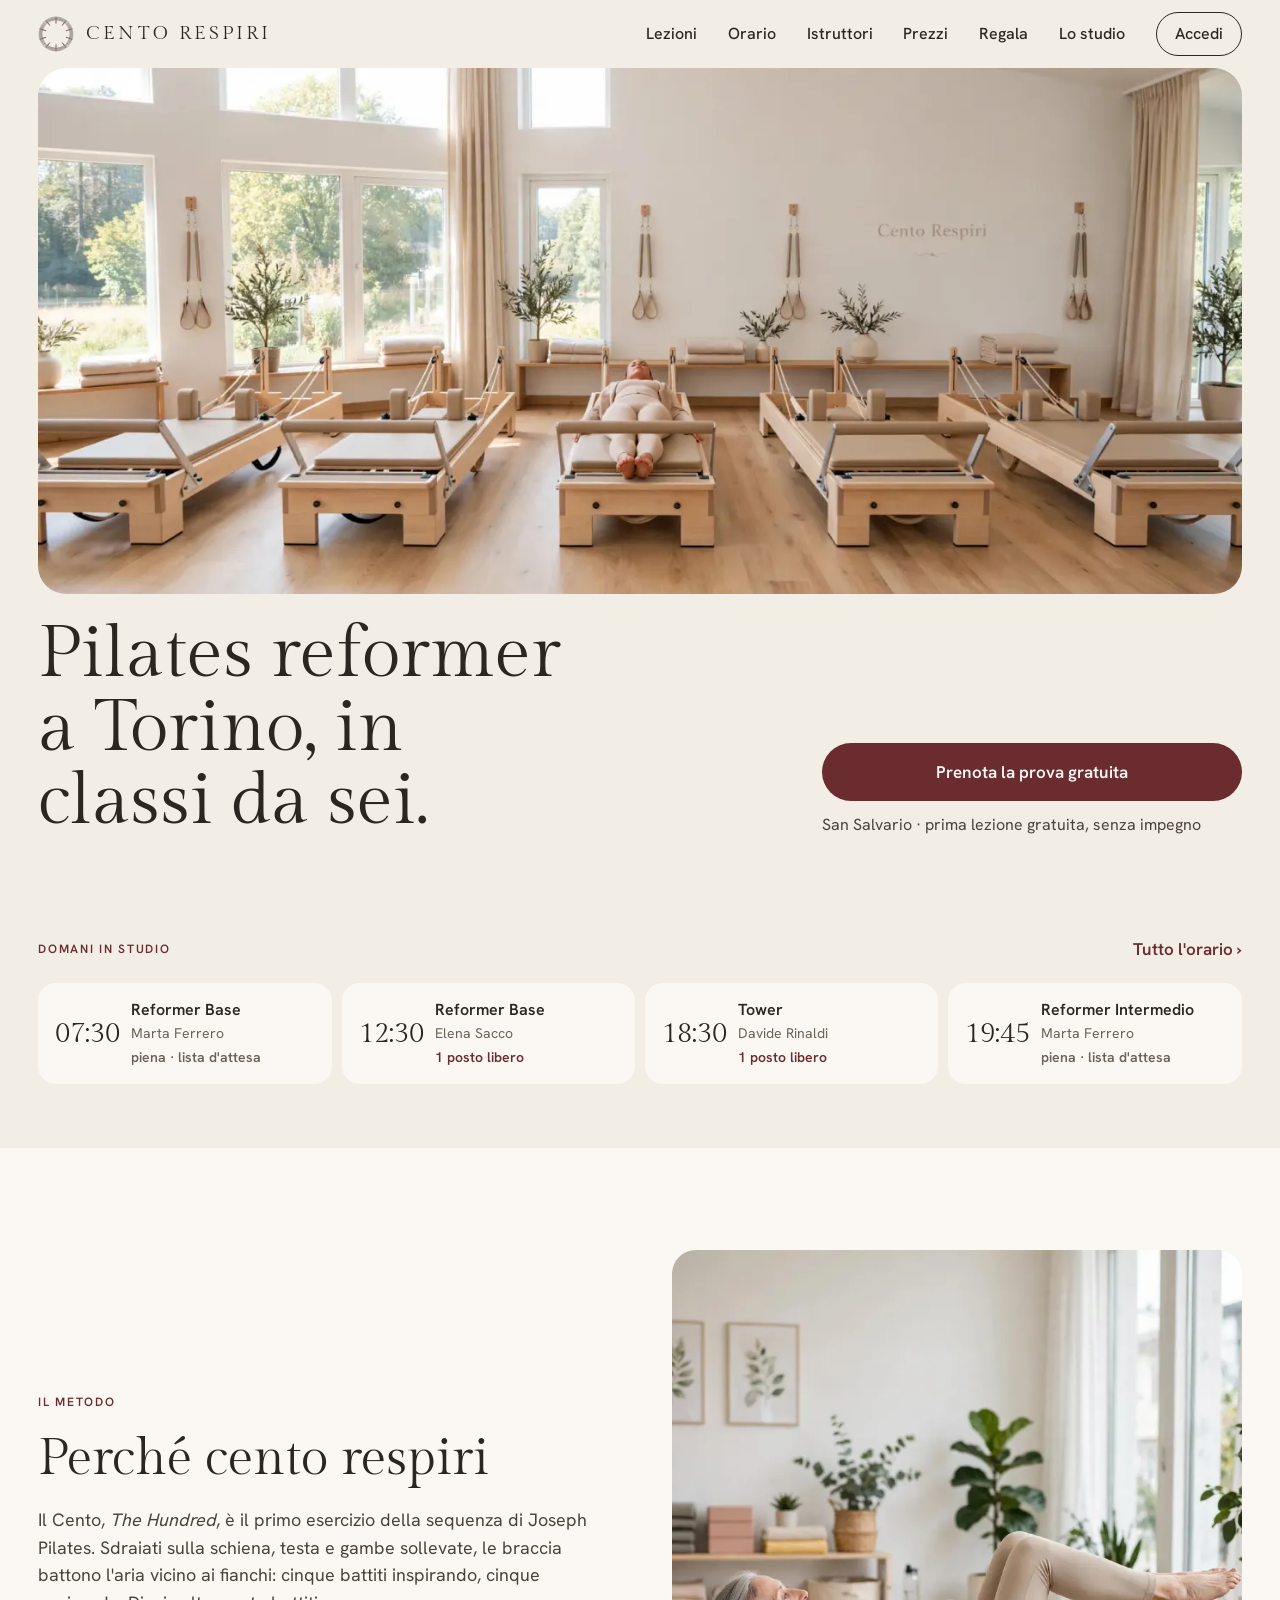
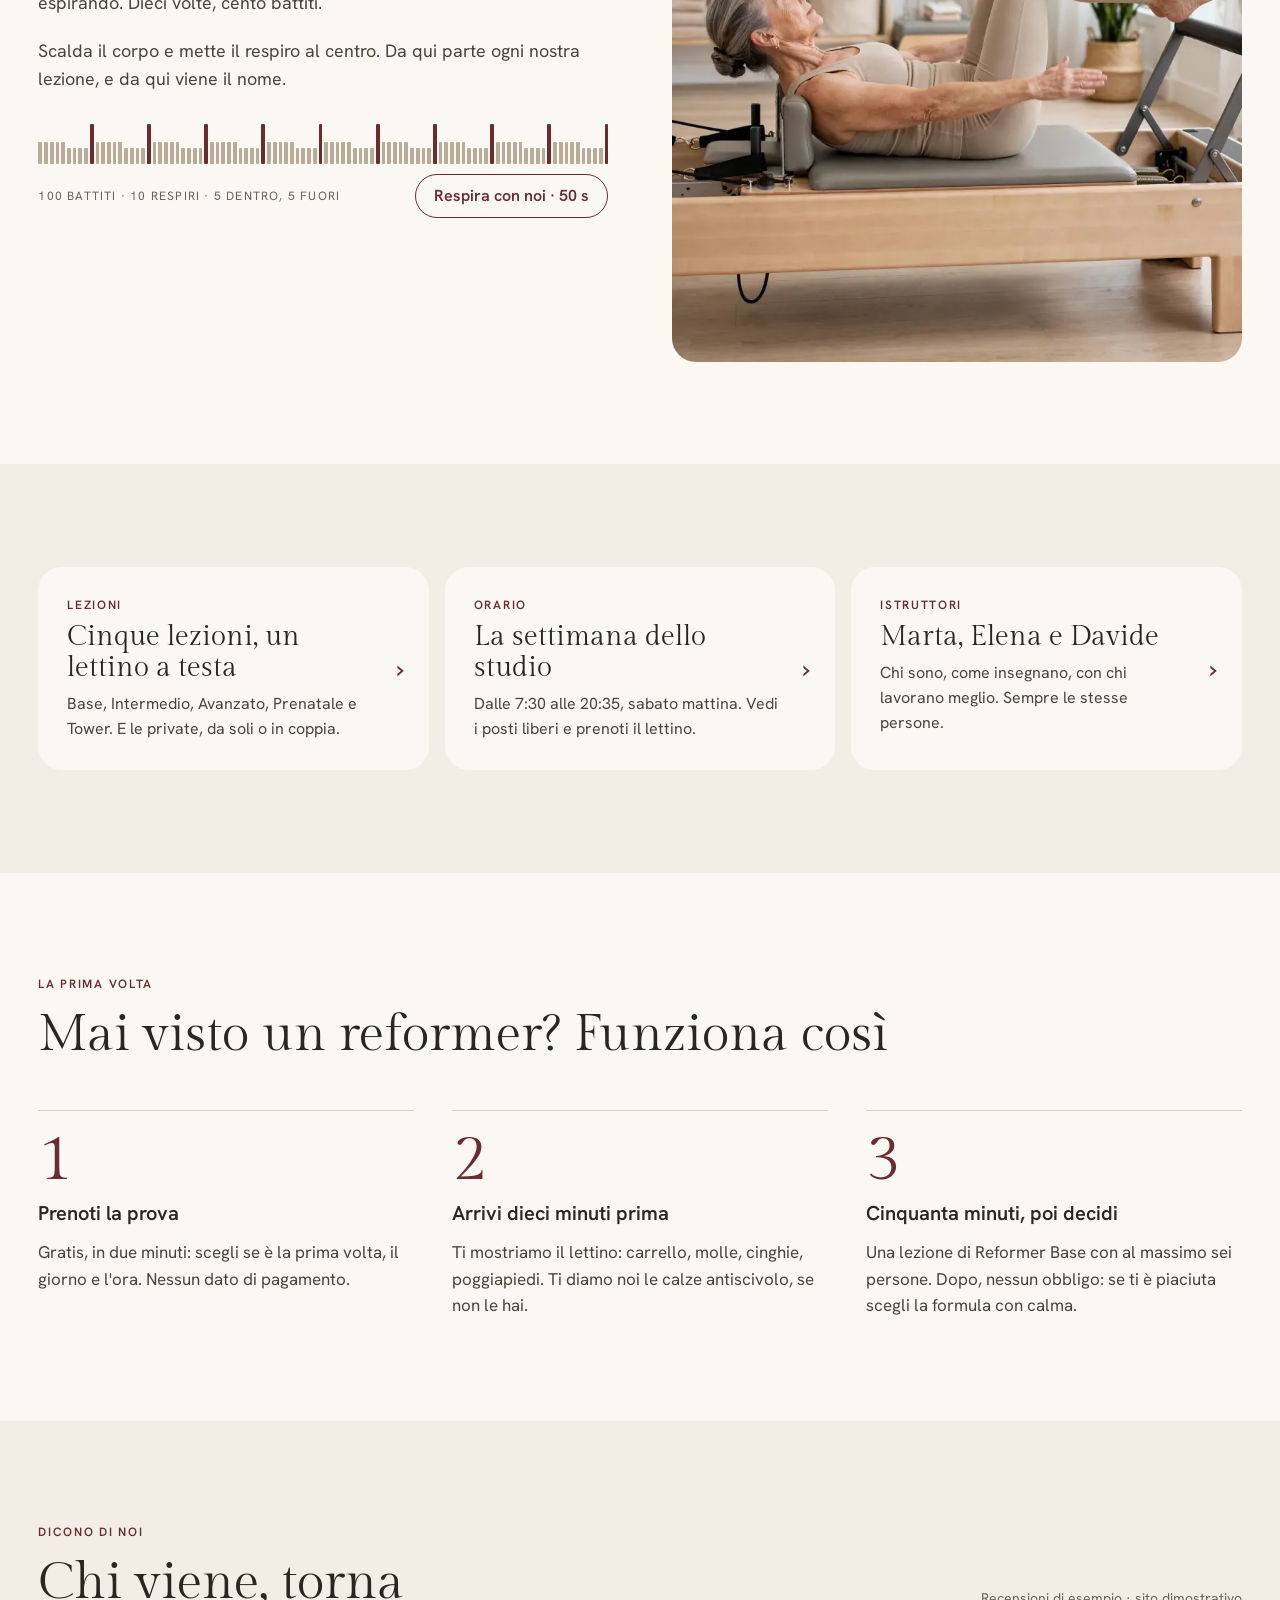
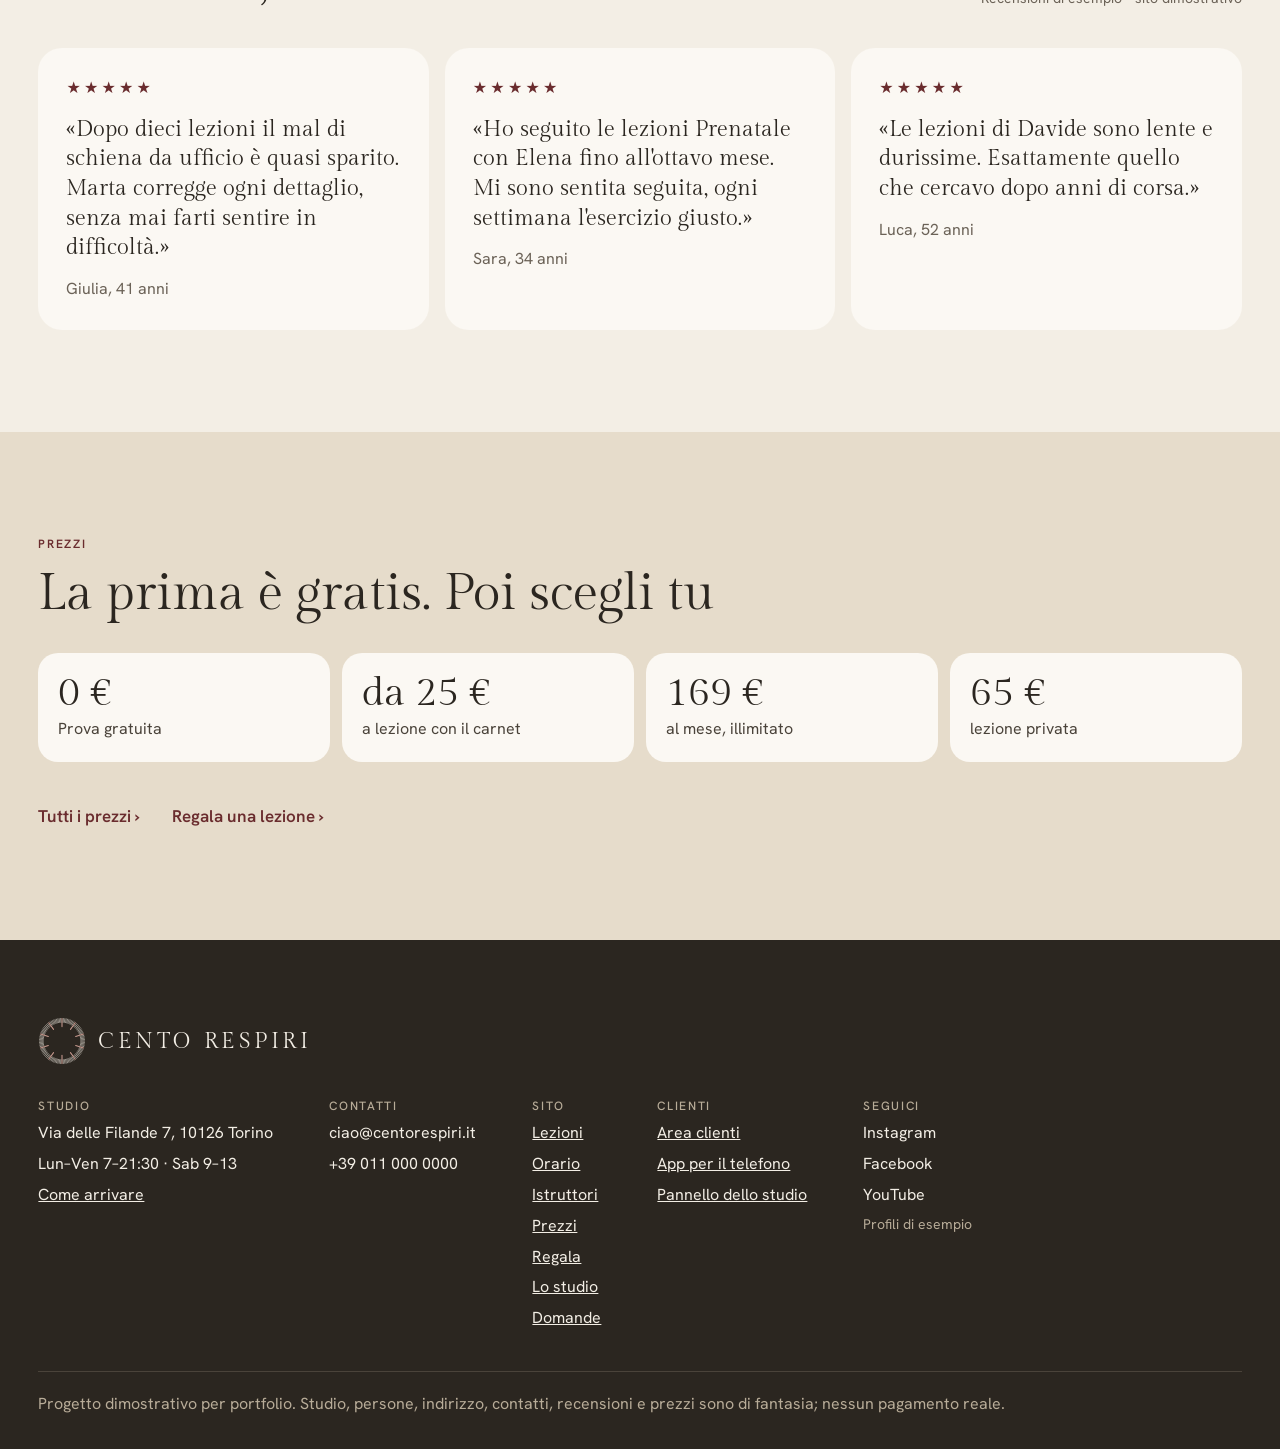
==== commit e327c6cf: "Audit completo: corretti difetti di prenotazione, data e accesso - carnet e mensile validi nel giorn" ====
--- a/index.html
+++ b/index.html
@@ -11,8 +11,8 @@
 <link rel="apple-touch-icon" href="assets/icone/icona-180.png">
 <link rel="preload" href="assets/fonts/gilda-display-latin.woff2" as="font" type="font/woff2" crossorigin>
 <link rel="preload" href="assets/fonts/hanken-grotesk-latin.woff2" as="font" type="font/woff2" crossorigin>
-<link rel="stylesheet" href="assets/css/base.css?v=4">
-<link rel="stylesheet" href="assets/css/sito.css?v=4">
+<link rel="stylesheet" href="assets/css/base.css?v=5">
+<link rel="stylesheet" href="assets/css/sito.css?v=5">
 <meta property="og:title" content="Cento Respiri · Pilates reformer a Torino">
 <meta property="og:description" content="Studio di pilates reformer a San Salvario, Torino: classi da sei, prima lezione gratuita, prenotazione dall'app.">
 <meta property="og:type" content="website">
@@ -150,10 +150,10 @@
   </a>
   <button class="pop-app__x" type="button" aria-label="Chiudi">✕</button>
 </aside>
-<script src="assets/js/qrcode.min.js?v=4" defer></script>
-<script src="app/dati.js?v=4" defer></script>
-<script src="app/app.js?v=4" defer></script>
-<script src="assets/js/sito.js?v=4" defer></script>
-<script src="assets/js/vivo.js?v=4" defer></script>
+<script src="assets/js/qrcode.min.js?v=5" defer></script>
+<script src="app/dati.js?v=5" defer></script>
+<script src="app/app.js?v=5" defer></script>
+<script src="assets/js/sito.js?v=5" defer></script>
+<script src="assets/js/vivo.js?v=5" defer></script>
 </body>
 </html>
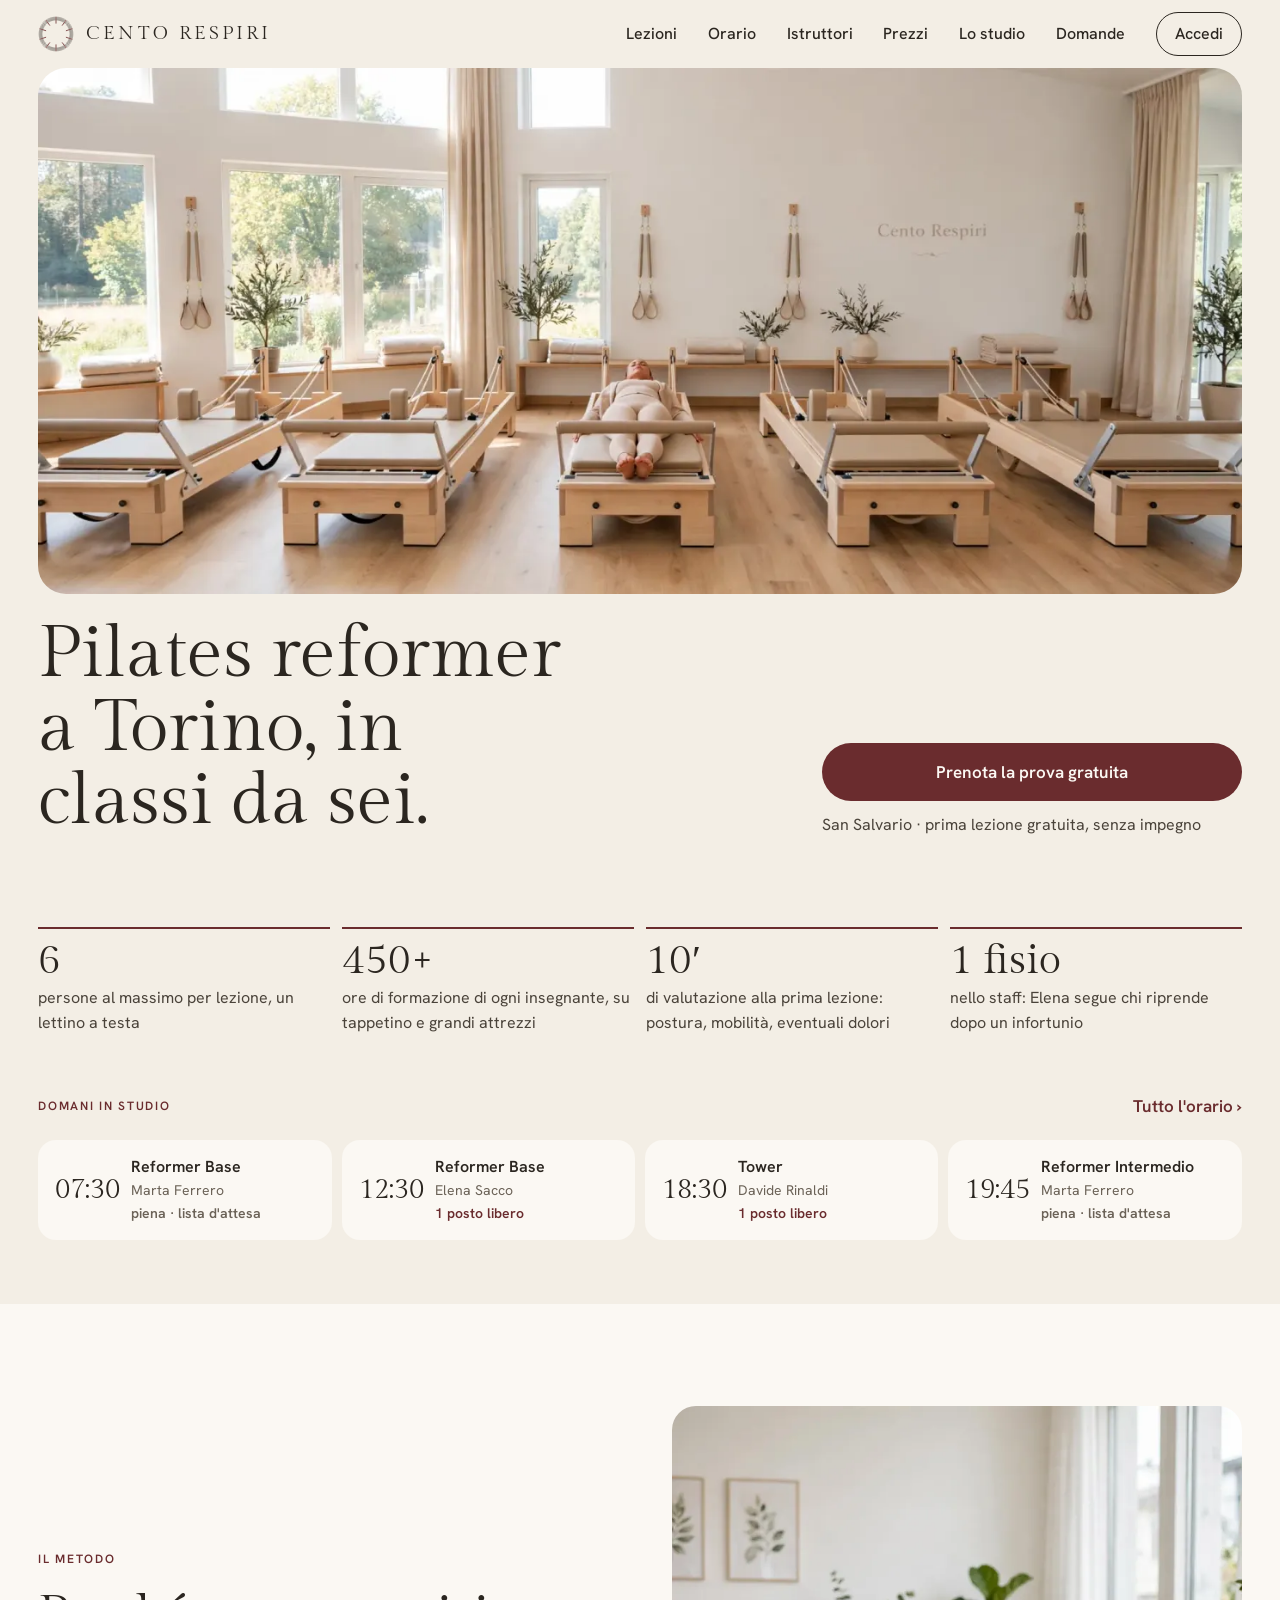
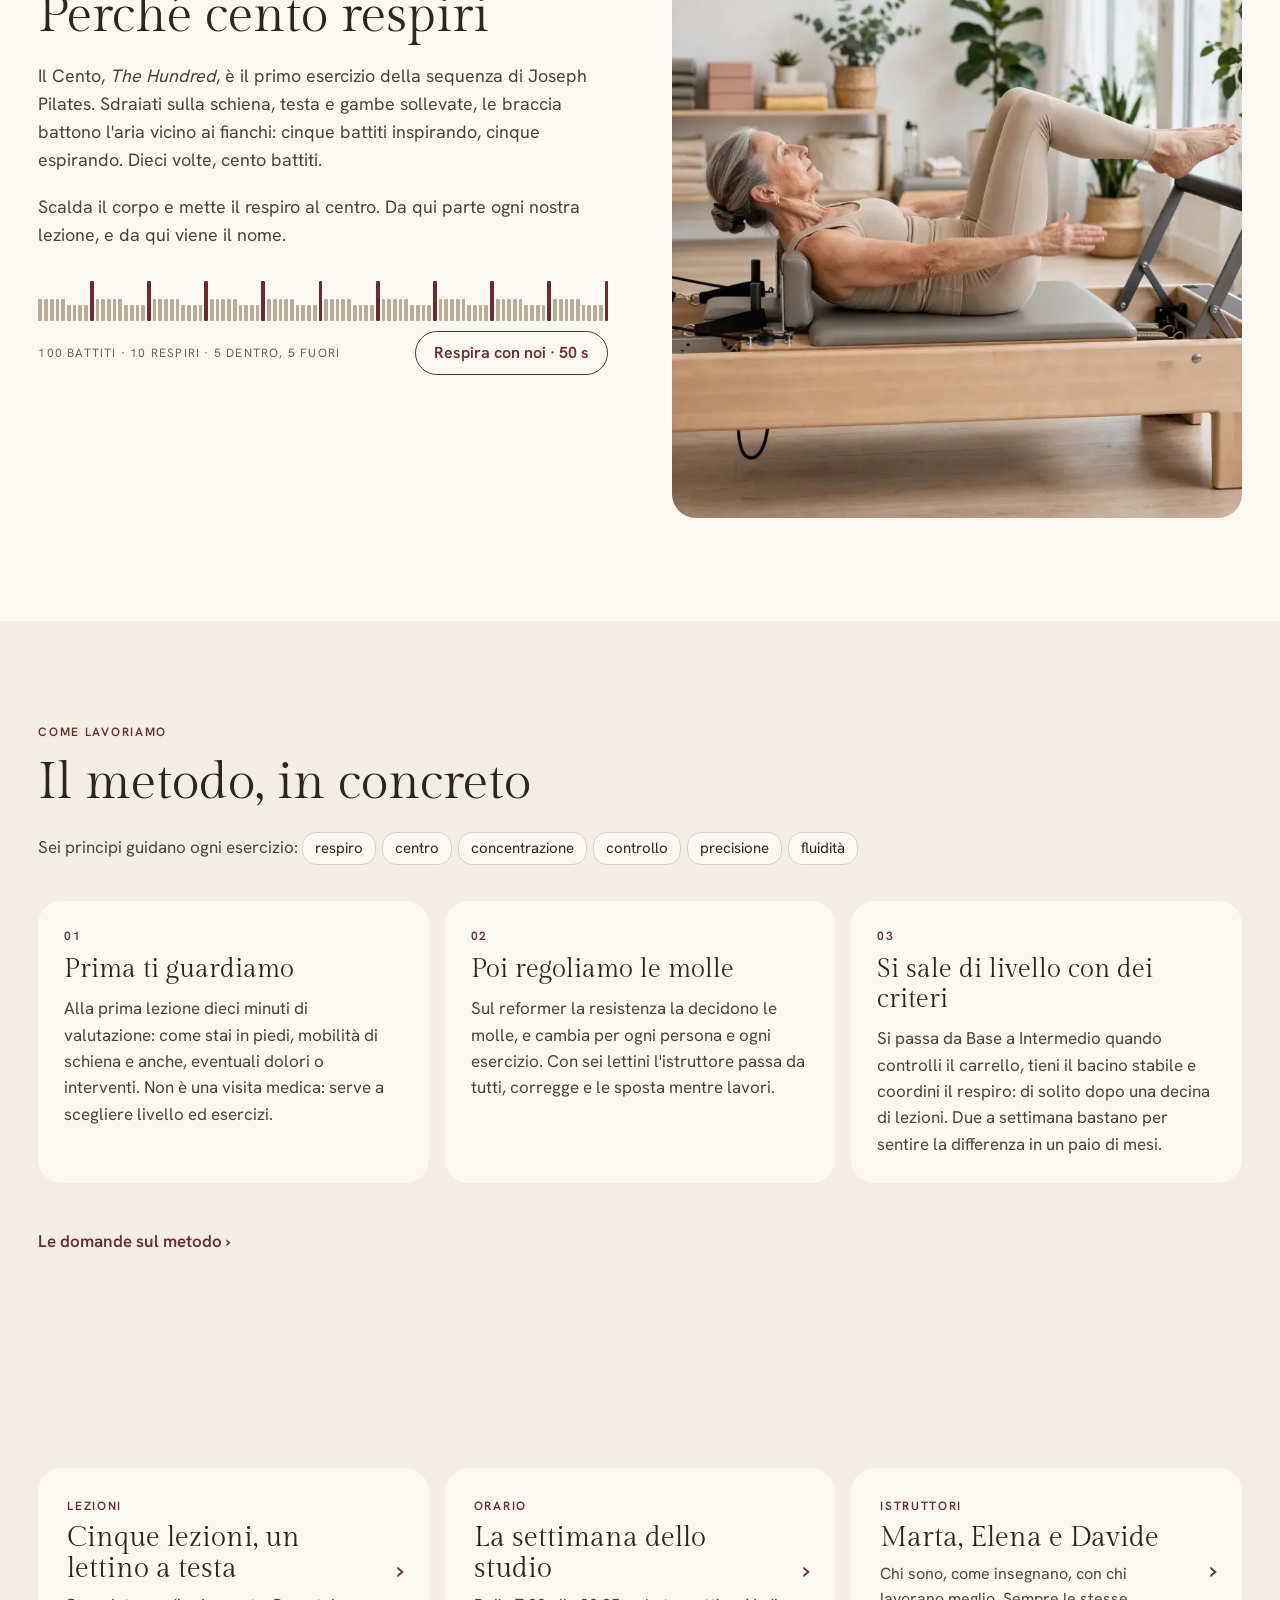
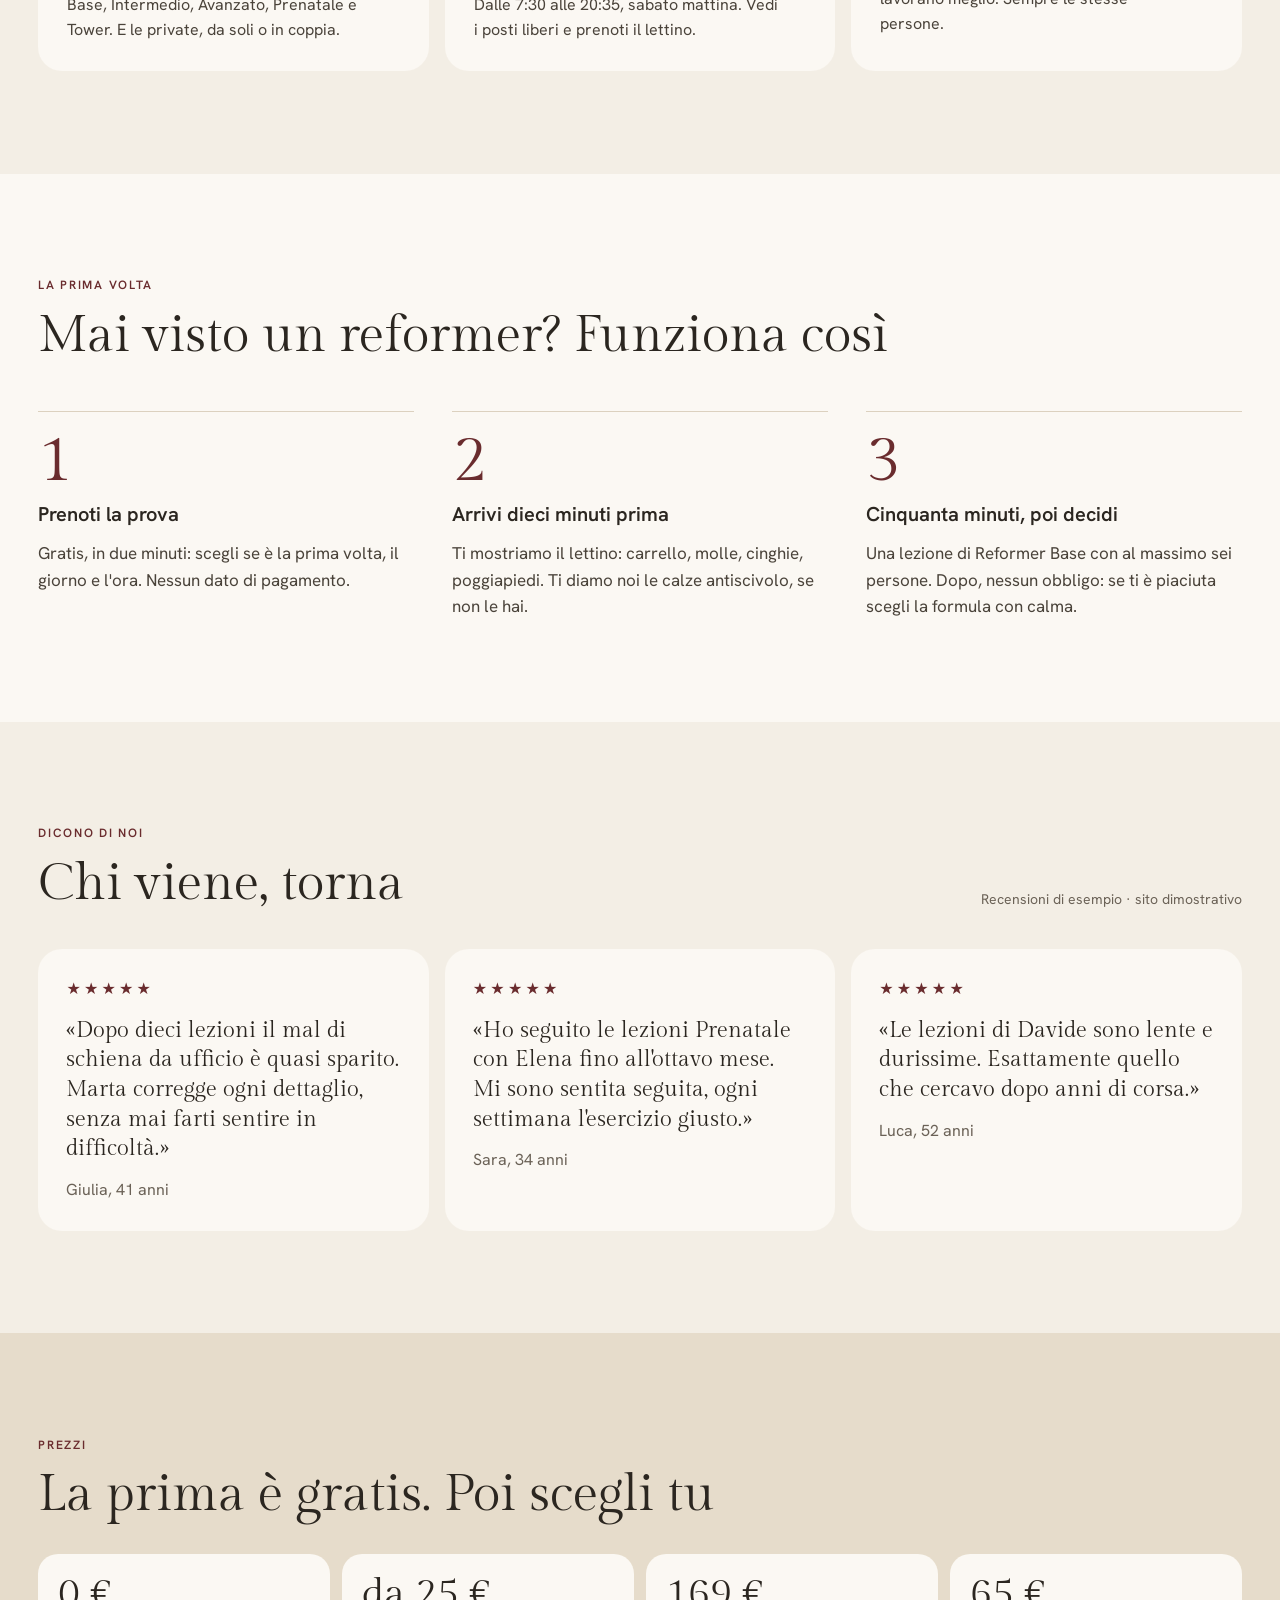
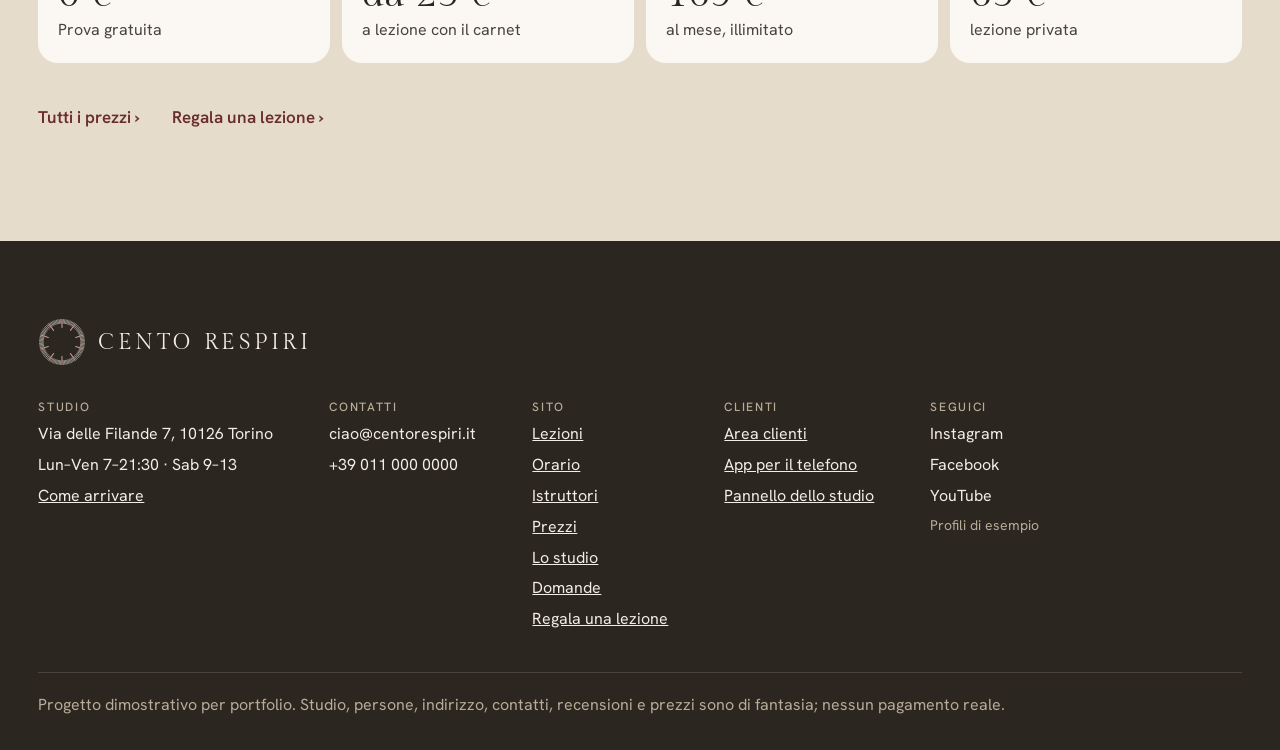
==== commit a020f217: "Contenuti più tecnici: metodo in concreto, lezioni dettagliate, domande per tema - home: "lo studio " ====
--- a/index.html
+++ b/index.html
@@ -11,8 +11,8 @@
 <link rel="apple-touch-icon" href="assets/icone/icona-180.png">
 <link rel="preload" href="assets/fonts/gilda-display-latin.woff2" as="font" type="font/woff2" crossorigin>
 <link rel="preload" href="assets/fonts/hanken-grotesk-latin.woff2" as="font" type="font/woff2" crossorigin>
-<link rel="stylesheet" href="assets/css/base.css?v=5">
-<link rel="stylesheet" href="assets/css/sito.css?v=5">
+<link rel="stylesheet" href="assets/css/base.css?v=8">
+<link rel="stylesheet" href="assets/css/sito.css?v=8">
 <meta property="og:title" content="Cento Respiri · Pilates reformer a Torino">
 <meta property="og:description" content="Studio di pilates reformer a San Salvario, Torino: classi da sei, prima lezione gratuita, prenotazione dall'app.">
 <meta property="og:type" content="website">
@@ -31,8 +31,8 @@
       <a class="solo-pc" href="orario.html">Orario</a>
       <a class="solo-pc" href="istruttori.html">Istruttori</a>
       <a class="solo-pc" href="prezzi.html">Prezzi</a>
-      <a class="solo-pc" href="regala.html">Regala</a>
       <a class="solo-pc" href="studio.html">Lo studio</a>
+      <a class="solo-pc" href="domande.html">Domande</a>
       <a class="accedi" href="area/">Accedi</a>
       <button class="menu-btn" type="button" aria-expanded="false" aria-controls="menu-tel">Menu</button>
     </nav>
@@ -44,7 +44,6 @@
       <a href="orario.html">Orario</a>
       <a href="istruttori.html">Istruttori</a>
       <a href="prezzi.html">Prezzi</a>
-      <a href="regala.html">Regala</a>
       <a href="studio.html">Lo studio</a>
       <a href="domande.html">Domande</a>
     </nav>
@@ -67,6 +66,12 @@
     </div>
   </div>
 </section>
+<section class="wrap fatti" aria-label="Lo studio in quattro numeri">
+  <div><b>6</b><span>persone al massimo per lezione, un lettino a testa</span></div>
+  <div><b>450+</b><span>ore di formazione di ogni insegnante, su tappetino e grandi attrezzi</span></div>
+  <div><b>10′</b><span>di valutazione alla prima lezione: postura, mobilità, eventuali dolori</span></div>
+  <div><b>1 fisio</b><span>nello staff: Elena segue chi riprende dopo un infortunio</span></div>
+</section>
 <section class="wrap oggi-studio" data-oggi-studio aria-live="polite" hidden></section>
 
 <section class="fondo-carta" id="metodo">
@@ -86,6 +91,17 @@
     </div>
     <div class="r45"><img class="foto" src="assets/foto/800/sito-metodo.webp" srcset="assets/foto/480/sito-metodo.webp 480w, assets/foto/800/sito-metodo.webp 800w, assets/foto/1400/sito-metodo.webp 1400w, assets/foto/sito-metodo.webp 1920w" sizes="(max-width:1000px) 100vw, 640px" alt="Una signora esegue il Cento sul reformer" loading="lazy" decoding="async"></div>
   </div>
+</section>
+
+<section class="wrap sez come" aria-labelledby="t-come">
+  <div class="testa-riga"><div class="testa"><div class="eti">Come lavoriamo</div><h2 class="h2" id="t-come">Il metodo, in concreto</h2></div>
+    <p class="p2">Sei principi guidano ogni esercizio: <span class="principi"><span>respiro</span><span>centro</span><span>concentrazione</span><span>controllo</span><span>precisione</span><span>fluidità</span></span></p></div>
+  <ol class="come__passi">
+    <li><b>Prima ti guardiamo</b><p>Alla prima lezione dieci minuti di valutazione: come stai in piedi, mobilità di schiena e anche, eventuali dolori o interventi. Non è una visita medica: serve a scegliere livello ed esercizi.</p></li>
+    <li><b>Poi regoliamo le molle</b><p>Sul reformer la resistenza la decidono le molle, e cambia per ogni persona e ogni esercizio. Con sei lettini l'istruttore passa da tutti, corregge e le sposta mentre lavori.</p></li>
+    <li><b>Si sale di livello con dei criteri</b><p>Si passa da Base a Intermedio quando controlli il carrello, tieni il bacino stabile e coordini il respiro: di solito dopo una decina di lezioni. Due a settimana bastano per sentire la differenza in un paio di mesi.</p></li>
+  </ol>
+  <a class="link-freccia" href="domande.html#il-metodo">Le domande sul metodo ›</a>
 </section>
 
 <section class="wrap sez vie" aria-label="Da dove partire">
@@ -134,7 +150,7 @@
       <div class="footer__col">
         <div><span class="eti">Studio</span><span>Via delle Filande 7, 10126 Torino</span><span>Lun–Ven 7–21:30 · Sab 9–13</span><a href="studio.html">Come arrivare</a></div>
         <div><span class="eti">Contatti</span><span>ciao@centorespiri.it</span><span>+39 011 000 0000</span></div>
-        <div><span class="eti">Sito</span><a href="lezioni.html">Lezioni</a><a href="orario.html">Orario</a><a href="istruttori.html">Istruttori</a><a href="prezzi.html">Prezzi</a><a href="regala.html">Regala</a><a href="studio.html">Lo studio</a><a href="domande.html">Domande</a></div>
+        <div><span class="eti">Sito</span><a href="lezioni.html">Lezioni</a><a href="orario.html">Orario</a><a href="istruttori.html">Istruttori</a><a href="prezzi.html">Prezzi</a><a href="studio.html">Lo studio</a><a href="domande.html">Domande</a><a href="regala.html">Regala una lezione</a></div>
         <div><span class="eti">Clienti</span><a href="area/">Area clienti</a><a href="app/">App per il telefono</a><a href="studio/">Pannello dello studio</a></div>
         <div><span class="eti">Seguici</span><span class="social">Instagram</span><span class="social">Facebook</span><span class="social">YouTube</span><small class="footer__piccolo">Profili di esempio</small></div>
       </div>
@@ -150,10 +166,10 @@
   </a>
   <button class="pop-app__x" type="button" aria-label="Chiudi">✕</button>
 </aside>
-<script src="assets/js/qrcode.min.js?v=5" defer></script>
-<script src="app/dati.js?v=5" defer></script>
-<script src="app/app.js?v=5" defer></script>
-<script src="assets/js/sito.js?v=5" defer></script>
-<script src="assets/js/vivo.js?v=5" defer></script>
+<script src="assets/js/qrcode.min.js?v=8" defer></script>
+<script src="app/dati.js?v=8" defer></script>
+<script src="app/app.js?v=8" defer></script>
+<script src="assets/js/sito.js?v=8" defer></script>
+<script src="assets/js/vivo.js?v=8" defer></script>
 </body>
 </html>
--- a/assets/css/sito.css
+++ b/assets/css/sito.css
@@ -95,7 +95,7 @@
 /* dove siamo */
 .dove{display:grid;grid-template-columns:repeat(auto-fit,minmax(min(100%,420px),1fr));gap:clamp(32px,5vw,80px)}
 .mappa{aspect-ratio:3/2;border-radius:24px;overflow:hidden;background:#EAE2D4}
-.mappa svg{display:block;width:100%;height:100%}
+.mappa > svg{display:block;width:100%;height:100%} /* solo la mappa illustrata: non toccare gli svg di Leaflet */
 .dove__info{display:flex;flex-direction:column;gap:24px}
 .orari{display:flex;flex-direction:column;margin:0}
 .orari div{display:flex;justify-content:space-between;gap:16px;padding:12px 0;border-top:1px solid var(--riga)}
@@ -399,3 +399,48 @@
 .conv__riga.best span,.conv__riga.best b{color:var(--barolo);font-weight:600}
 .conv__riga b{text-align:right}
 @media (prefers-reduced-motion:reduce){.conv__riga s{transition:none}}
+
+/* mappa vera: toni caldi come il sito, etichette nello stile del marchio */
+.mappa-blocco{display:flex;flex-direction:column;gap:10px}
+.mappa--vera{position:relative;z-index:0;background:#EAE2D4}
+.mappa--vera .leaflet-tile{filter:grayscale(.55) sepia(.2) contrast(.95) brightness(1.03)}
+.mappa--vera .leaflet-control-zoom a{width:40px;height:40px;line-height:38px;font-size:20px;color:var(--inchiostro)}
+.mappa__etichetta{background:var(--carta);border:0;border-radius:10px;box-shadow:0 6px 18px -8px rgba(43,38,32,.4);font-family:var(--sans);font-size:14px;color:var(--inchiostro);padding:6px 10px;text-align:center}
+.mappa__etichetta b{font-family:var(--serif);font-weight:400;font-size:16px}
+.mappa__nome{font-family:var(--sans);font-size:14px;border-radius:8px}
+.mappa__punto span{display:flex;width:30px;height:30px;border-radius:50%;background:var(--inchiostro);color:var(--carta);align-items:center;justify-content:center;font:700 12px/1 var(--sans);box-shadow:0 0 0 3px var(--carta)}
+.mappa__aiuto{position:absolute;left:10px;bottom:6px;z-index:500;margin:0;font-size:12px;color:var(--testo-2);background:rgba(251,248,243,.9);padding:3px 8px;border-radius:8px;pointer-events:none}
+.mappa__sotto{display:flex;flex-wrap:wrap;justify-content:space-between;align-items:center;gap:6px 16px;font-size:14px;color:var(--testo-3)}
+.mappa__sotto .link-freccia{font-size:16px}
+/* su telefono il dito sopra la mappa fa scorrere la pagina (Leaflet di suo blocca ogni gesto: touch-action:none) */
+@media (pointer:coarse){.mappa--vera.leaflet-container,.mappa--vera .leaflet-pane,.mappa--vera .leaflet-tile{touch-action:pan-x pan-y pinch-zoom!important}}
+@media (max-width:640px){.mappa.mappa--vera{aspect-ratio:1/1}}
+
+/* ===== contenuti tecnici ===== */
+/* home: lo studio in quattro numeri */
+.fatti{display:grid;grid-template-columns:repeat(4,minmax(0,1fr));gap:12px;padding-bottom:clamp(28px,4vw,48px)}
+.fatti div{border-top:2px solid var(--barolo);padding-top:12px;display:flex;flex-direction:column;gap:4px}
+.fatti b{font-family:var(--serif);font-weight:400;font-size:clamp(32px,3.2vw,44px);line-height:1}
+.fatti span{font-size:16px;color:var(--testo-2)}
+@media (max-width:900px){.fatti{grid-template-columns:repeat(2,minmax(0,1fr));gap:20px 16px}}
+/* home: come lavoriamo */
+.come{display:flex;flex-direction:column;gap:clamp(24px,3vw,36px)}
+.principi{display:inline-flex;flex-wrap:wrap;gap:6px;margin-top:6px}
+.principi span{padding:4px 12px;border-radius:14px;background:var(--carta);border:1px solid var(--riga);font-size:15px;color:var(--inchiostro)}
+.come__passi{list-style:none;margin:0;padding:0;display:grid;grid-template-columns:repeat(auto-fit,minmax(min(100%,300px),1fr));gap:16px;counter-reset:passo}
+.come__passi li{background:var(--carta);border-radius:24px;padding:26px;display:flex;flex-direction:column;gap:10px;counter-increment:passo}
+.come__passi li::before{content:counter(passo, decimal-leading-zero);font-size:12px;letter-spacing:.14em;color:var(--barolo);font-weight:600}
+.come__passi b{font-family:var(--serif);font-weight:400;font-size:26px;line-height:1.15}
+.come__passi p{margin:0;color:var(--testo-2)}
+/* lezioni: il reformer in breve, intensità */
+.reformer{display:flex;flex-direction:column;gap:clamp(20px,3vw,32px)}
+.reformer__parti{display:grid;grid-template-columns:repeat(auto-fit,minmax(min(100%,280px),1fr));gap:20px 40px}
+.reformer__parti div{display:flex;flex-direction:column;gap:6px;border-top:1px solid var(--riga);padding-top:14px}
+.reformer__parti b{font-size:18px}
+.reformer__parti p{margin:0;color:var(--testo-2)}
+.intens{display:inline-flex;gap:3px;vertical-align:middle;margin-right:6px}
+.intens i{width:16px;height:6px;border-radius:3px;background:var(--riga)}
+.intens i.on{background:var(--barolo)}
+/* domande divise per tema */
+.faq__tema{margin:clamp(20px,3vw,32px) 0 4px;font-family:var(--serif);font-weight:400;font-size:clamp(26px,2.6vw,34px);scroll-margin-top:90px}
+.faq__tema:first-child{margin-top:0}
